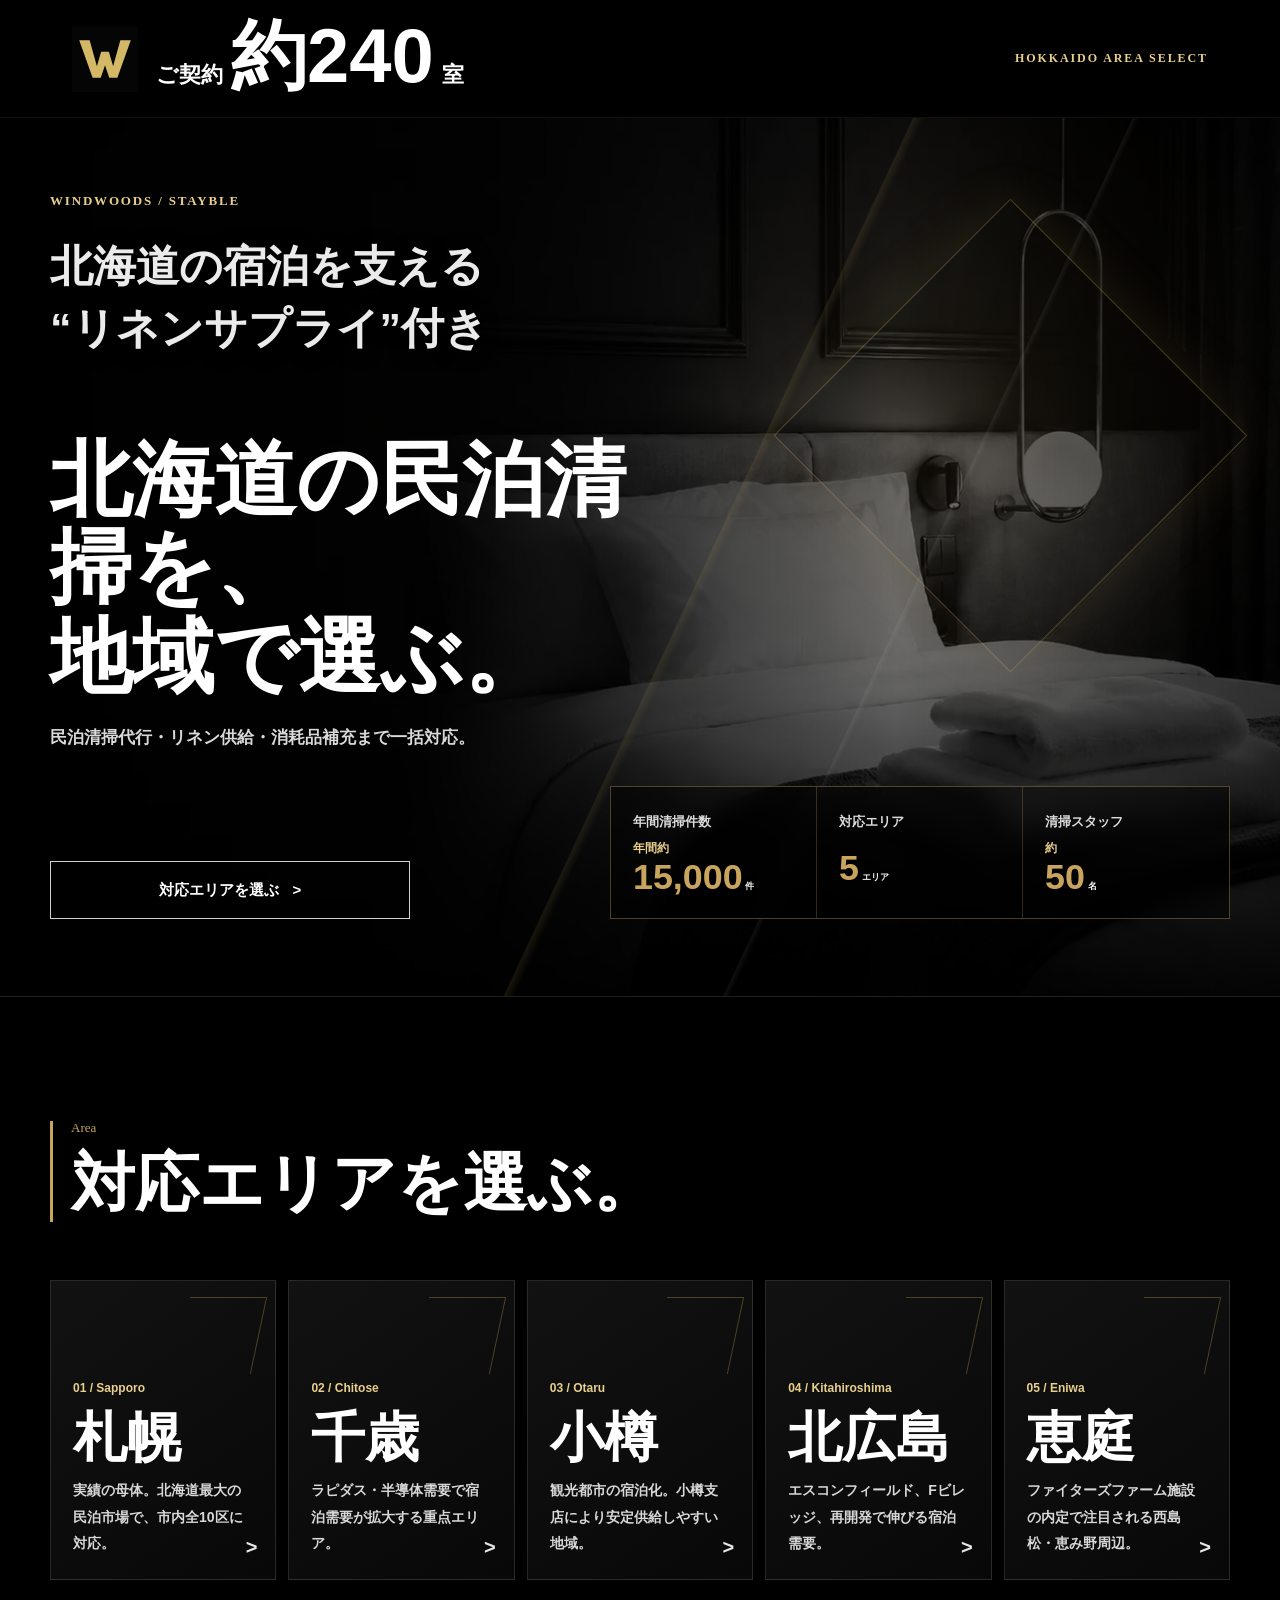
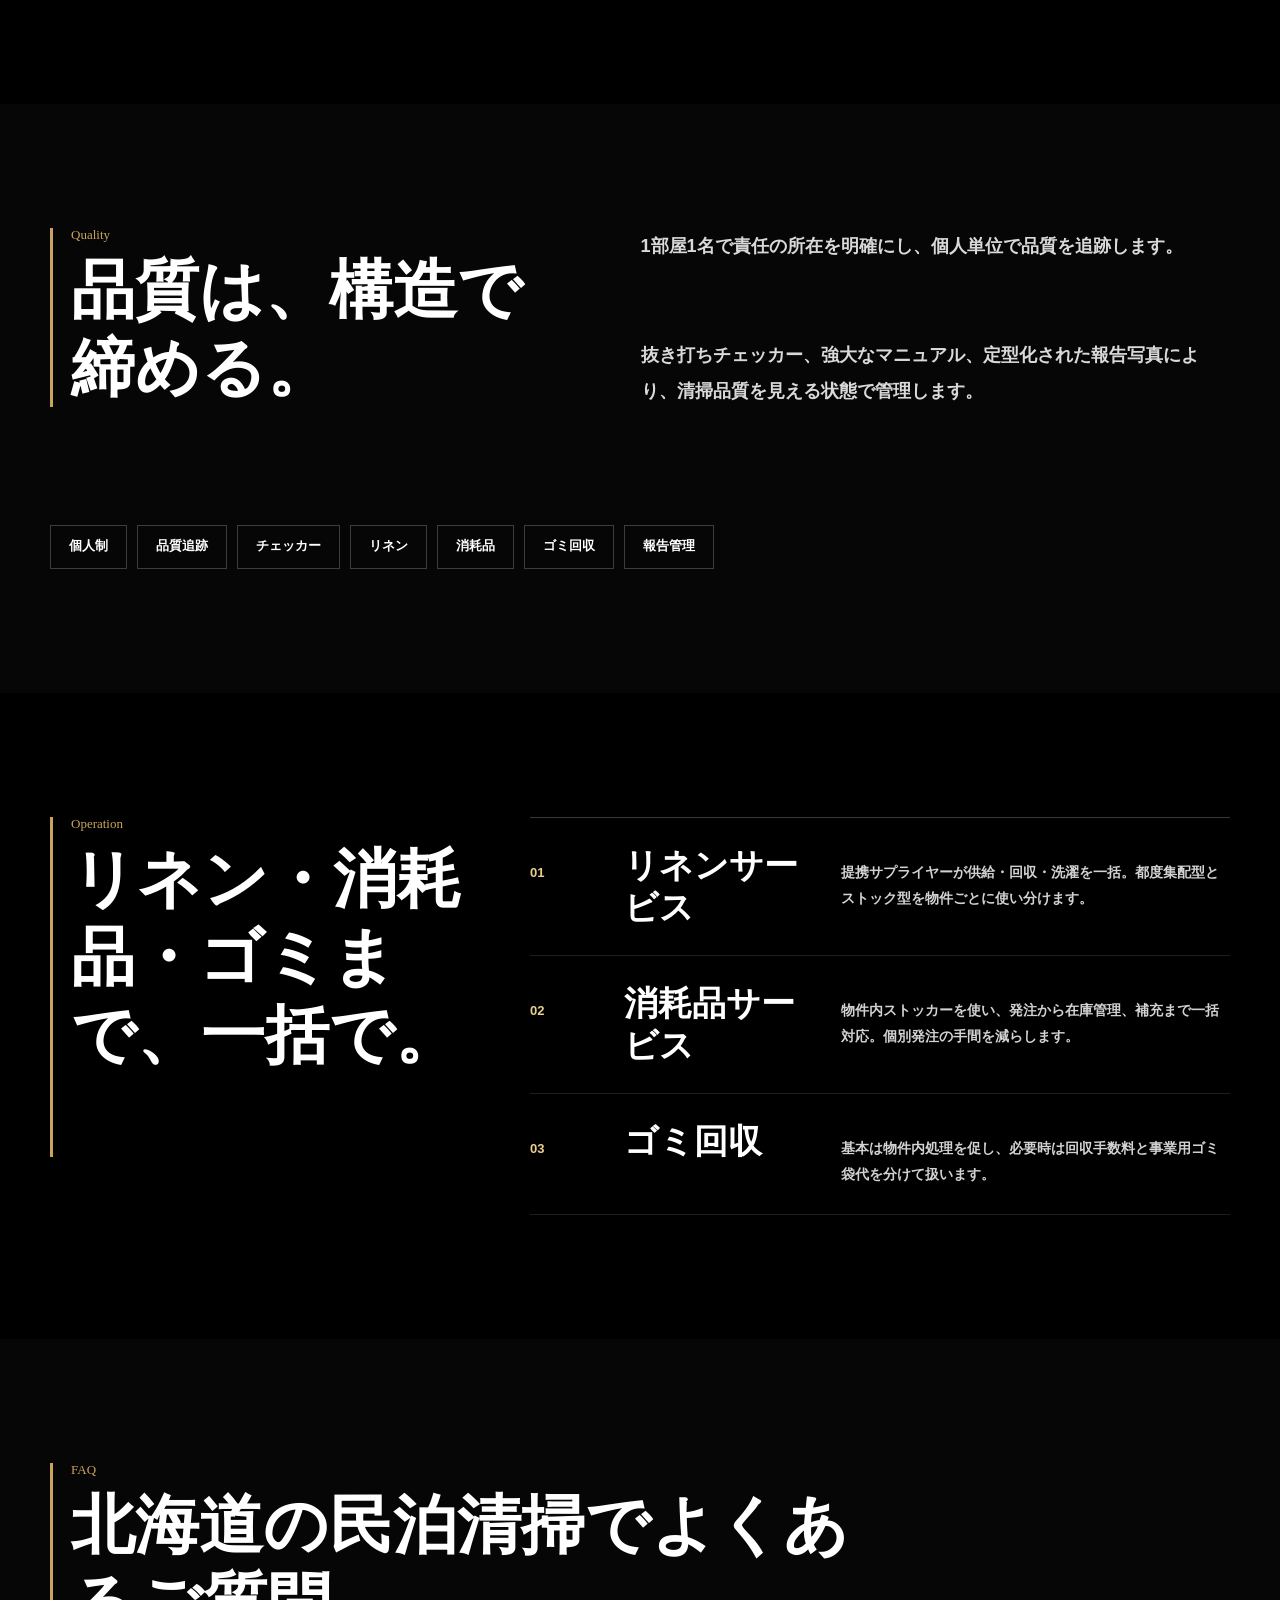
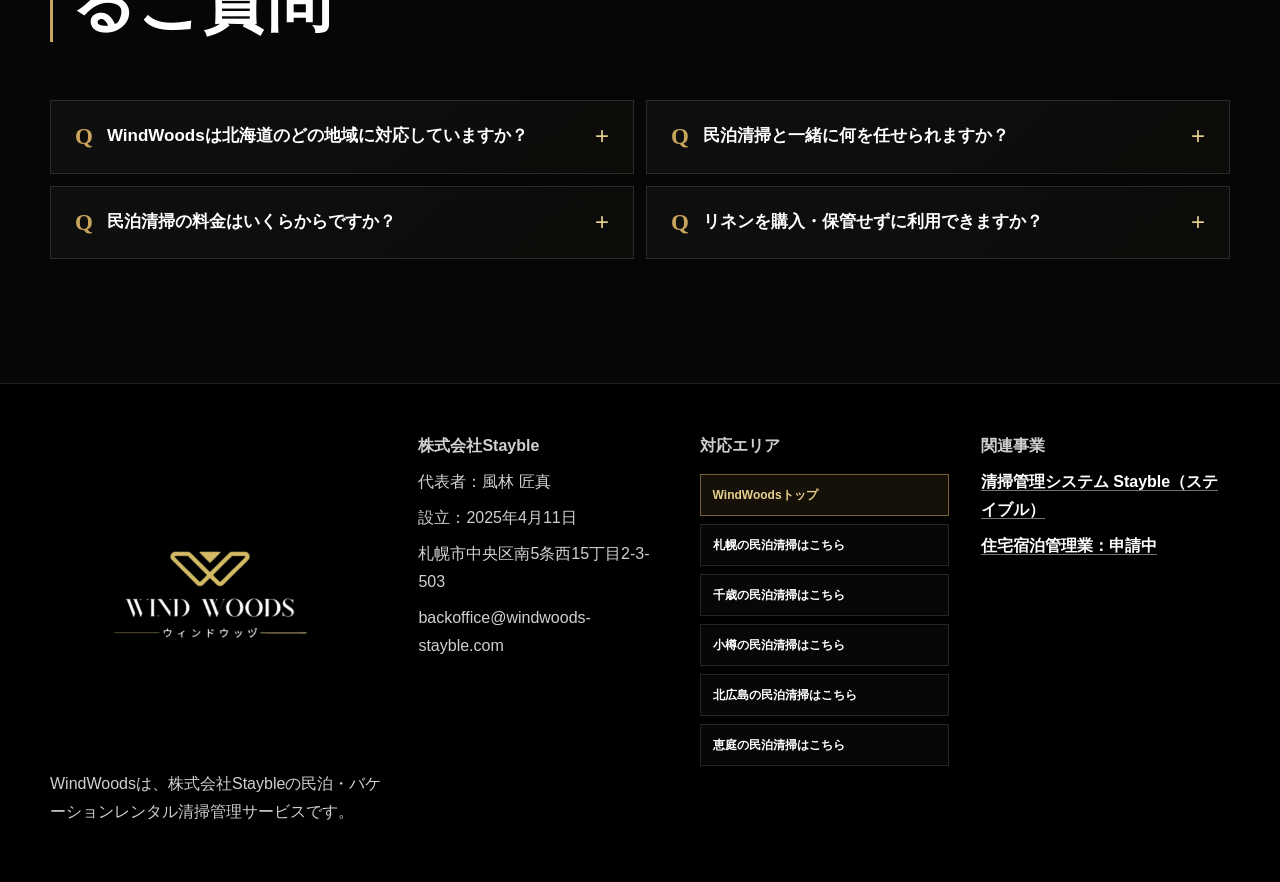
==== index.html @ 1529000b "Fix homepage accessibility and logo aspect ratio" ====
<!DOCTYPE html>
<html lang="ja">
<head>
  <meta charset="utf-8">
  <meta name="viewport" content="width=device-width, initial-scale=1">

  <!-- SITE SEO: HOME -->
  <title>北海道の民泊清掃代行｜リネンサプライ付き｜WindWoods（株式会社Stayble）</title>
  <meta name="description" content="WindWoodsは株式会社Staybleが運営する民泊清掃代行サービスです。リネン、消耗品、ゴミ回収、報告管理を一括提供し、札幌・千歳・小樽・北広島・恵庭に対応します。">
  <meta name="robots" content="index,follow">
  <meta name="google-site-verification" content="_auHJAM1k-ebnW4tAFM_87XNvqdSuXg91JcpRe6snMU">
  <link rel="canonical" href="https://windwoods-stayble.com/">
  <meta property="og:type" content="website">
  <meta property="og:locale" content="ja_JP">
  <meta property="og:site_name" content="WindWoods">
  <meta property="og:title" content="北海道の民泊清掃代行｜リネンサプライ付き｜WindWoods">
  <meta property="og:description" content="年間約15,000件の清掃実績を母体に、北海道の宿泊を支える民泊清掃代行サービス。">
  <meta property="og:url" content="https://windwoods-stayble.com/">
  <meta property="og:image" content="https://windwoods-stayble.com/assets/og/home.png">
  <meta property="og:image:width" content="1200">
  <meta property="og:image:height" content="630">
  <meta property="og:image:alt" content="北海道の民泊清掃代行 WindWoods。札幌・千歳・小樽・北広島・恵庭に対応">
  <meta name="twitter:card" content="summary_large_image">
  <meta name="twitter:title" content="北海道の民泊清掃代行｜リネンサプライ付き｜WindWoods">
  <meta name="twitter:description" content="リネン、消耗品、ゴミ回収、報告管理まで一括提供。札幌・千歳・小樽・北広島・恵庭に対応。">
  <meta name="twitter:image" content="https://windwoods-stayble.com/assets/og/home.png">
  <meta name="twitter:image:alt" content="北海道の民泊清掃代行 WindWoods。札幌・千歳・小樽・北広島・恵庭に対応">
  <!-- /SITE SEO: HOME -->

  <!-- COMMON ASSETS -->
  <link rel="icon" href="/favicon.ico" sizes="any">
  <link rel="icon" type="image/svg+xml" href="/favicon.svg">
  <link rel="icon" type="image/png" sizes="96x96" href="/favicon-96x96.png">
  <link rel="apple-touch-icon" href="/apple-touch-icon.png">
  <link rel="manifest" href="/site.webmanifest">
  <link rel="preload" as="image" type="image/webp" href="/assets/web/toppage-960.webp" media="(max-width: 520px)" fetchpriority="high">
  <link rel="preload" as="image" type="image/webp" href="/assets/web/toppage-1600.webp" media="(min-width: 521px)" fetchpriority="high">
  <link rel="stylesheet" href="/assets/styles.css">
  <script src="/assets/attribution.js" defer></script>
  <!-- /COMMON ASSETS -->

  <!-- STRUCTURED DATA: HOME -->
  <script type="application/ld+json">
  {
    "@context": "https://schema.org",
    "@graph": [
      {
        "@type": "Organization",
        "@id": "https://windwoods-stayble.com/#organization",
        "name": "株式会社Stayble",
        "alternateName": "WindWoods",
        "url": "https://windwoods-stayble.com/",
        "logo": { "@type": "ImageObject", "url": "https://windwoods-stayble.com/web-app-manifest-512x512.png", "width": 512, "height": 512 },
        "image": "https://windwoods-stayble.com/assets/og/home.png",
        "email": "backoffice@windwoods-stayble.com",
        "foundingDate": "2025-04-11",
        "address": {
          "@type": "PostalAddress",
          "addressLocality": "札幌市中央区",
          "streetAddress": "南5条西15丁目2-3-503",
          "addressRegion": "北海道",
          "addressCountry": "JP"
        },
        "areaServed": [
          { "@type": "City", "name": "札幌市" },
          { "@type": "City", "name": "千歳市" },
          { "@type": "City", "name": "小樽市" },
          { "@type": "City", "name": "北広島市" },
          { "@type": "City", "name": "恵庭市" }
        ],
        "sameAs": ["https://www.stayble.jp/", "https://minpaku.stayble.jp/company/"]
      },
      {
        "@type": "WebSite",
        "@id": "https://windwoods-stayble.com/#website",
        "name": "WindWoods",
        "alternateName": "株式会社Stayble",
        "url": "https://windwoods-stayble.com/",
        "inLanguage": "ja-JP",
        "publisher": { "@id": "https://windwoods-stayble.com/#organization" }
      },
      {
        "@type": "WebPage",
        "@id": "https://windwoods-stayble.com/#webpage",
        "url": "https://windwoods-stayble.com/",
        "name": "北海道の民泊清掃代行｜リネンサプライ付き｜WindWoods（株式会社Stayble）",
        "description": "WindWoodsは株式会社Staybleが運営する民泊清掃代行サービスです。リネン、消耗品、ゴミ回収、報告管理を一括提供し、札幌・千歳・小樽・北広島・恵庭に対応します。",
        "isPartOf": { "@id": "https://windwoods-stayble.com/#website" },
        "about": { "@id": "https://windwoods-stayble.com/#service" },
        "primaryImageOfPage": { "@type": "ImageObject", "url": "https://windwoods-stayble.com/assets/og/home.png", "width": 1200, "height": 630 },
        "dateModified": "2026-08-21",
        "inLanguage": "ja-JP"
      },
      {
        "@type": "Service",
        "@id": "https://windwoods-stayble.com/#service",
        "name": "WindWoods 民泊・バケーションレンタル清掃管理サービス",
        "serviceType": "民泊・バケーションレンタル清掃管理サービス",
        "provider": { "@id": "https://windwoods-stayble.com/#organization" },
        "areaServed": [
          { "@type": "City", "name": "札幌市" },
          { "@type": "City", "name": "千歳市" },
          { "@type": "City", "name": "小樽市" },
          { "@type": "City", "name": "北広島市" },
          { "@type": "City", "name": "恵庭市" }
        ],
        "hasOfferCatalog": {
          "@type": "OfferCatalog",
          "name": "民泊清掃の参考料金（税込）",
          "itemListElement": [
            { "@type": "Offer", "name": "1R 民泊清掃", "price": "4200", "priceCurrency": "JPY" },
            { "@type": "Offer", "name": "1LDK 民泊清掃", "price": "4800", "priceCurrency": "JPY" },
            { "@type": "Offer", "name": "2LDK 民泊清掃", "price": "5800", "priceCurrency": "JPY" },
            { "@type": "Offer", "name": "3LDK 民泊清掃", "price": "6800", "priceCurrency": "JPY" },
            { "@type": "Offer", "name": "戸建て 民泊清掃", "price": "9400", "priceCurrency": "JPY" }
          ]
        }
      }
    ]
  }
  </script>
  <!-- /STRUCTURED DATA: HOME -->
</head>
<body data-page="home">
  <header class="site-header" aria-label="サイトヘッダー">
    <a class="brand" href="#top" aria-label="WindWoods トップページ上部">
      <img src="/favicon.svg" alt="WindWoods" width="52" height="52">
    </a>
    <p class="header-proof"><span>ご契約</span><strong>約240</strong><span>室</span></p>
    <p class="home-header-note">HOKKAIDO AREA SELECT</p>
  </header>

  <main>
    <section class="home-hero" id="top" aria-label="北海道の宿泊を支える民泊清掃代行サービス">
      <div class="home-hero-inner">
        <div class="home-hero-copy">
          <p class="home-eyebrow">WindWoods / Stayble</p>
          <p class="hero-small">北海道の宿泊を支える<br>“リネンサプライ”付き</p>
          <h1><span>北海道の民泊清掃を、</span><span>地域で選ぶ。</span></h1>
          <p class="home-hero-lead">民泊清掃代行・リネン供給・消耗品補充まで一括対応。</p>
          <a class="button" href="#areas">対応エリアを選ぶ</a>
        </div>
        <dl class="home-hero-stats">
          <div>
            <dt>年間清掃件数</dt>
            <dd><small>年間約</small>15,000<span>件</span></dd>
          </div>
          <div>
            <dt>対応エリア</dt>
            <dd>5<span>エリア</span></dd>
          </div>
          <div>
            <dt>清掃スタッフ</dt>
            <dd><small>約</small>50<span>名</span></dd>
          </div>
        </dl>
      </div>
    </section>

    <section class="section home-areas" id="areas">
      <div class="section-inner">
        <div class="section-heading">
          <p class="section-kicker">Area</p>
          <h2>対応エリアを選ぶ。</h2>
        </div>
        <nav class="home-area-grid" aria-label="地域別ページ">
          <a class="home-area-item" href="/sapporo/">
            <span>01 / Sapporo</span>
            <strong>札幌</strong>
            <p>実績の母体。北海道最大の民泊市場で、市内全10区に対応。</p>
          </a>
          <a class="home-area-item" href="/chitose/">
            <span>02 / Chitose</span>
            <strong>千歳</strong>
            <p>ラピダス・半導体需要で宿泊需要が拡大する重点エリア。</p>
          </a>
          <a class="home-area-item" href="/otaru/">
            <span>03 / Otaru</span>
            <strong>小樽</strong>
            <p>観光都市の宿泊化。小樽支店により安定供給しやすい地域。</p>
          </a>
          <a class="home-area-item" href="/kitahiroshima/">
            <span>04 / Kitahiroshima</span>
            <strong>北広島</strong>
            <p>エスコンフィールド、Fビレッジ、再開発で伸びる宿泊需要。</p>
          </a>
          <a class="home-area-item" href="/eniwa/">
            <span>05 / Eniwa</span>
            <strong>恵庭</strong>
            <p>ファイターズファーム施設の内定で注目される西島松・恵み野周辺。</p>
          </a>
        </nav>
      </div>
    </section>

    <section class="section home-strength" id="strength">
      <div class="section-inner home-split">
        <div class="section-heading">
          <p class="section-kicker">Quality</p>
          <h2>品質は、構造で締める。</h2>
        </div>
        <div class="home-strength-copy">
          <p>1部屋1名で責任の所在を明確にし、個人単位で品質を追跡します。</p>
          <p>抜き打ちチェッカー、強大なマニュアル、定型化された報告写真により、清掃品質を見える状態で管理します。</p>
        </div>
        <div class="home-strength-rail" role="group" aria-label="WindWoodsの強み">
          <span>個人制</span>
          <span>品質追跡</span>
          <span>チェッカー</span>
          <span>リネン</span>
          <span>消耗品</span>
          <span>ゴミ回収</span>
          <span>報告管理</span>
        </div>
      </div>
    </section>

    <section class="section home-ops" id="operations">
      <div class="section-inner home-ops-grid">
        <div class="section-heading">
          <p class="section-kicker">Operation</p>
          <h2>リネン・消耗品・ゴミまで、一括で。</h2>
        </div>
        <div class="home-op-list">
          <div>
            <p>01</p>
            <h3>リネンサービス</h3>
            <span>提携サプライヤーが供給・回収・洗濯を一括。都度集配型とストック型を物件ごとに使い分けます。</span>
          </div>
          <div>
            <p>02</p>
            <h3>消耗品サービス</h3>
            <span>物件内ストッカーを使い、発注から在庫管理、補充まで一括対応。個別発注の手間を減らします。</span>
          </div>
          <div>
            <p>03</p>
            <h3>ゴミ回収</h3>
            <span>基本は物件内処理を促し、必要時は回収手数料と事業用ゴミ袋代を分けて扱います。</span>
          </div>
        </div>
      </div>
    </section>

    <section class="section faq" id="faq">
      <div class="section-inner">
        <div class="section-heading">
          <p class="section-kicker">FAQ</p>
          <h2>北海道の民泊清掃でよくあるご質問</h2>
        </div>
        <div class="faq-grid">
          <details class="faq-item"><summary>WindWoodsは北海道のどの地域に対応していますか？</summary><div class="faq-answer"><p>札幌市、千歳市、小樽市、北広島市、恵庭市に対応しています。地域ごとの対応地区や背景は、上の対応エリアから各ページをご確認ください。</p></div></details>
          <details class="faq-item"><summary>民泊清掃と一緒に何を任せられますか？</summary><div class="faq-answer"><p>客室清掃に加え、リネンサプライ、消耗品の発注・在庫管理・補充、ゴミ回収、定型写真による報告管理を一括で提供します。</p></div></details>
          <details class="faq-item"><summary>民泊清掃の料金はいくらからですか？</summary><div class="faq-answer"><p>基本料金は1Rが1回4,200円（税込）からです。間取り、ベッド数、最大収容人数、消耗品・リネン・ゴミ回収の利用条件で変わります。10名以上は要見積もりです。</p></div></details>
          <details class="faq-item"><summary>リネンを購入・保管せずに利用できますか？</summary><div class="faq-answer"><p>はい。初期費用・固定費なしのリースで、物件に合わせて都度集配型とストック型を使い分けます。各地域ページの概算フォームでリネンサプライ利用時の目安を確認できます。</p></div></details>
        </div>
      </div>
    </section>
  </main>

  <footer class="site-footer" id="company">
    <div class="section-inner footer-grid">
      <div>
        <img class="footer-logo" src="/assets/logo-full.png" alt="WindWoods 株式会社Stayble" width="1000" height="1000" loading="lazy" decoding="async">
        <p>WindWoodsは、株式会社Staybleの民泊・バケーションレンタル清掃管理サービスです。</p>
      </div>
      <div>
        <p><strong>株式会社Stayble</strong></p>
        <p>代表者：風林 匠真</p>
        <p>設立：2025年4月11日</p>
        <p>札幌市中央区南5条西15丁目2-3-503</p>
        <p>backoffice@windwoods-stayble.com</p>
      </div>
      <div>
        <p><strong>対応エリア</strong></p>
        <nav class="footer-area-links" aria-label="フッターの対応エリア">
          <span aria-current="page">WindWoodsトップ</span>
          <a href="/sapporo/">札幌の民泊清掃はこちら</a>
          <a href="/chitose/">千歳の民泊清掃はこちら</a>
          <a href="/otaru/">小樽の民泊清掃はこちら</a>
          <a href="/kitahiroshima/">北広島の民泊清掃はこちら</a>
          <a href="/eniwa/">恵庭の民泊清掃はこちら</a>
        </nav>
      </div>
      <div>
        <p><strong>関連事業</strong></p>
        <p><a href="https://www.stayble.jp" target="_blank" rel="noopener">清掃管理システム Stayble（ステイブル）</a></p>
        <p><a href="https://minpaku.stayble.jp" target="_blank" rel="noopener">住宅宿泊管理業：申請中</a></p>
      </div>
    </div>
  </footer>
</body>
</html>
---- assets/styles.css ----
:root {
  --bg: #000;
  --bg-soft: #070707;
  --panel: #101010;
  --line: rgba(255, 255, 255, 0.22);
  --line-soft: rgba(255, 255, 255, 0.12);
  --text: #fff;
  --muted: #a9a9a9;
  --gold: #c9a45c;
  --gold-soft: #e8cf8b;
  --max: 1180px;
}

* {
  box-sizing: border-box;
}

html {
  scroll-behavior: smooth;
}

body {
  margin: 0;
  background: var(--bg);
  color: var(--text);
  font-family: "Noto Sans JP", "Yu Gothic", "Hiragino Kaku Gothic ProN", Meiryo, sans-serif;
  line-height: 1.75;
  letter-spacing: 0;
  overflow-x: hidden;
}

img {
  display: block;
  max-width: 100%;
  height: auto;
}

[hidden] {
  display: none !important;
}

.sr-only {
  position: absolute;
  width: 1px;
  height: 1px;
  padding: 0;
  overflow: hidden;
  clip: rect(0, 0, 0, 0);
  white-space: nowrap;
  border: 0;
}

.mobile-break {
  display: none;
}

.mobile-copy {
  display: none;
}

a {
  color: inherit;
  text-decoration: none;
}

.site-header {
  position: sticky;
  top: 0;
  z-index: 20;
  display: grid;
  grid-template-columns: auto 1fr auto;
  align-items: center;
  gap: 18px;
  min-height: 76px;
  padding: 12px 20px;
  background: #000;
  border-bottom: 1px solid rgba(255, 255, 255, 0.06);
}

.brand img {
  width: 52px;
  height: 52px;
  object-fit: contain;
}

.header-proof {
  display: flex;
  align-items: baseline;
  gap: 8px;
  margin: 0;
  white-space: nowrap;
  color: #fff;
  font-size: clamp(14px, 2vw, 22px);
  font-weight: 900;
}

.header-proof strong {
  color: #fff;
  font-size: clamp(42px, 7vw, 76px);
  line-height: 0.9;
}

.desktop-nav {
  display: none;
}

.desktop-nav a {
  display: inline-block;
  padding-bottom: 3px;
  border-bottom: 1px solid rgba(255, 255, 255, 0.75);
  font-size: 15px;
  font-weight: 900;
  line-height: 1.2;
}

.desktop-nav a:hover,
.desktop-nav a:focus-visible {
  color: var(--gold-soft);
  border-color: var(--gold-soft);
}

.mobile-menu {
  justify-self: end;
  position: relative;
}

.mobile-menu summary {
  display: grid;
  place-items: center;
  width: 42px;
  height: 42px;
  padding: 0;
  border: 1px solid var(--line);
  color: #fff;
  cursor: pointer;
  list-style: none;
}

.mobile-menu summary::-webkit-details-marker {
  display: none;
}

.menu-lines,
.menu-lines::before,
.menu-lines::after {
  display: block;
  width: 18px;
  height: 2px;
  background: #fff;
}

.menu-lines {
  position: relative;
}

.menu-lines::before,
.menu-lines::after {
  content: "";
  position: absolute;
  left: 0;
}

.menu-lines::before {
  top: -6px;
}

.menu-lines::after {
  top: 6px;
}

.mobile-menu nav {
  position: absolute;
  right: 0;
  top: calc(100% + 10px);
  display: grid;
  min-width: 220px;
  background: #060606;
  border: 1px solid var(--line);
}

.mobile-menu a {
  padding: 12px 14px;
  border-bottom: 1px solid var(--line-soft);
  font-size: 14px;
  font-weight: 800;
}

.breadcrumb {
  background: #000;
  border-bottom: 1px solid var(--line-soft);
}

.breadcrumb-inner {
  display: flex;
  align-items: center;
  gap: 10px;
  min-height: 42px;
  color: var(--muted);
  font-size: 12px;
  font-weight: 900;
}

.breadcrumb-inner a {
  color: var(--gold-soft);
  border-bottom: 1px solid rgba(232, 207, 139, 0.52);
}

.breadcrumb-inner span {
  color: #fff;
}

.breadcrumb-inner span::before {
  content: ">";
  margin-right: 10px;
  color: rgba(255, 255, 255, 0.42);
}

.hero {
  position: relative;
  display: grid;
  align-items: center;
  min-height: min(690px, calc(100svh - 76px));
  overflow: hidden;
  background: #000;
}

.hero::before {
  content: "";
  position: absolute;
  inset: 0;
  z-index: 1;
  background: linear-gradient(rgba(0, 0, 0, 0.48), rgba(0, 0, 0, 0.56));
  pointer-events: none;
}

.hero-image {
  position: absolute;
  inset: 0;
  width: 100%;
  height: 100%;
  object-fit: cover;
  object-position: center;
}

.hero > picture {
  position: absolute;
  inset: 0;
}

.hero-inner {
  position: relative;
  z-index: 2;
  width: min(var(--max), calc(100% - 40px));
  margin: 0 auto;
  padding: clamp(54px, 8vw, 92px) 0 clamp(34px, 6vw, 64px);
}

.hero-small {
  margin: 0 0 clamp(42px, 8vw, 78px);
  color: rgba(255, 255, 255, 0.92);
  font-size: clamp(23px, 4.2vw, 43px);
  font-weight: 900;
  line-height: 1.45;
  text-shadow: 0 3px 18px rgba(0, 0, 0, 0.78);
}

.hero h1 {
  margin: 0;
  max-width: 600px;
  color: #fff;
  font-size: clamp(54px, 9vw, 96px);
  font-weight: 900;
  line-height: 1.18;
  text-shadow: 0 4px 20px rgba(0, 0, 0, 0.80);
}

.hero-area-name {
  display: block;
  margin-bottom: 8px;
  color: var(--gold-soft);
  font-size: 0.34em;
  letter-spacing: 0.08em;
  line-height: 1.2;
}

.hero-english {
  max-width: 440px;
  margin: clamp(36px, 7vw, 76px) 0 0 auto;
  color: rgba(255, 255, 255, 0.74);
  font-family: Georgia, "Times New Roman", serif;
  font-size: clamp(14px, 1.5vw, 20px);
  font-weight: 700;
  line-height: 1.8;
  text-shadow: 0 3px 18px rgba(0, 0, 0, 0.78);
}

.button {
  display: inline-flex;
  align-items: center;
  justify-content: center;
  min-width: min(100%, 360px);
  min-height: 58px;
  margin-top: clamp(34px, 6vw, 78px);
  padding: 13px 24px;
  border: 1px solid rgba(255, 255, 255, 0.82);
  background: rgba(0, 0, 0, 0.18);
  color: #fff;
  font-size: 15px;
  font-weight: 800;
}

.button::after {
  content: ">";
  margin-left: 14px;
  font-weight: 900;
}

.button:hover,
.button:focus-visible {
  background: #fff;
  color: #000;
}

.section {
  padding: clamp(68px, 10vw, 124px) 0;
  background: #000;
}

.section:nth-of-type(odd) {
  background: #060606;
}

.section-inner {
  width: min(var(--max), calc(100% - 40px));
  margin: 0 auto;
}

.section-heading {
  min-width: 0;
  max-width: 860px;
  margin: 0 0 clamp(30px, 5vw, 58px);
  padding-left: 18px;
  border-left: 3px solid var(--gold);
}

.section-kicker {
  margin: 0 0 10px;
  color: var(--gold);
  font-family: Georgia, "Times New Roman", serif;
  font-size: 13px;
  line-height: 1;
}

.section-heading h2 {
  margin: 0;
  font-size: clamp(31px, 5.2vw, 64px);
  font-weight: 900;
  line-height: 1.22;
  line-break: strict;
  overflow-wrap: anywhere;
}

.locality-title span {
  display: inline;
}

.linen-title span {
  display: inline;
}

.estimate-title span {
  display: inline;
}

.section-catch span {
  display: inline;
}

.section-catch {
  grid-column: 1;
  position: relative;
  min-width: 0;
  width: fit-content;
  max-width: 100%;
  margin: -34px 0 18px 21px;
  color: var(--gold-soft);
  font-family: Georgia, "Times New Roman", serif;
  font-size: clamp(18px, 1.85vw, 24px);
  font-weight: 700;
  line-height: 1.6;
  overflow-wrap: anywhere;
}

.section-catch::after {
  content: "";
  position: absolute;
  left: -2px;
  right: 10px;
  bottom: -5px;
  height: 3px;
  background: linear-gradient(90deg, transparent, rgba(232, 207, 139, 0.35) 4%, rgba(232, 207, 139, 0.95) 52%, rgba(232, 207, 139, 0.18));
  transform: rotate(-1.2deg) skewX(-12deg);
  transform-origin: left center;
}

.issue-list {
  display: grid;
  gap: 0;
  margin: 0;
  padding: 0;
  list-style: none;
  border-top: 1px solid var(--line);
}

.issue-list li {
  display: grid;
  grid-template-columns: 54px 1fr;
  gap: 18px;
  padding: 20px 0;
  border-bottom: 1px solid var(--line-soft);
  color: #e5e5e5;
  font-size: clamp(17px, 2.2vw, 25px);
  font-weight: 800;
}

.issue-list span {
  color: var(--gold);
  font-family: Georgia, "Times New Roman", serif;
}

.brand-statement {
  display: grid;
  gap: 24px;
  justify-items: center;
  margin-top: clamp(42px, 7vw, 80px);
  text-align: center;
}

.brand-statement img {
  width: min(420px, 82vw);
}

.brand-statement p {
  margin: 0;
  font-size: clamp(28px, 5vw, 58px);
  font-weight: 900;
  line-height: 1.2;
}

.locality-grid,
.linen-grid,
.estimate-grid {
  display: grid;
  gap: clamp(30px, 6vw, 68px);
}

.locality-copy,
.linen-copy {
  min-width: 0;
  max-width: 720px;
  color: #dcdcdc;
  font-size: clamp(15px, 1.8vw, 18px);
  overflow-wrap: anywhere;
}

.locality-copy p,
.linen-copy p {
  margin: 0 0 18px;
}

.locality-copy strong {
  color: var(--gold-soft);
}

.locality-accordion {
  display: none;
}

.locality-numbers {
  min-width: 0;
  display: grid;
  gap: 0;
  margin: 0;
  border-top: 1px solid var(--line);
}

.locality-numbers div {
  padding: 22px 0;
  border-bottom: 1px solid var(--line-soft);
}

.locality-numbers dt {
  color: var(--muted);
  font-size: 13px;
  font-weight: 800;
}

.locality-numbers dd {
  margin: 6px 0 0;
  color: var(--gold);
  font-size: clamp(52px, 9vw, 92px);
  font-weight: 900;
  line-height: 0.95;
}

.locality-numbers span {
  color: #fff;
  font-size: 0.34em;
}

.locality .section-heading {
  margin-bottom: 0;
}

.linen .section-heading {
  margin-bottom: 0;
}

.linen-catch {
  max-width: 760px;
}

.linen-board {
  min-width: 0;
  display: grid;
  gap: 18px;
}

.linen-band {
  border-top: 1px solid var(--line);
  border-bottom: 1px solid var(--line-soft);
  padding: 18px 0 22px;
}

.linen-band > p {
  margin: 0 0 14px;
  color: var(--gold-soft);
  font-family: Georgia, "Times New Roman", serif;
  font-size: 13px;
  font-weight: 700;
  letter-spacing: 0.08em;
}

.linen-band-note {
  display: block;
  margin: -8px 0 14px;
  color: #8f8f8f;
  font-size: 12px;
  font-weight: 700;
  line-height: 1.7;
}

.linen-pair {
  display: grid;
  grid-template-columns: repeat(2, minmax(0, 1fr));
  gap: 0;
  margin: 0;
}

.linen-pair div + div {
  border-left: 1px solid var(--line-soft);
  padding-left: clamp(16px, 3vw, 34px);
}

.linen-pair dt {
  color: var(--muted);
  font-size: 13px;
  font-weight: 900;
}

.linen-pair dd {
  margin: 8px 0 0;
  color: var(--gold);
  font-size: clamp(45px, 7vw, 82px);
  font-weight: 900;
  line-height: 0.95;
}

.linen-band.is-towel .linen-pair dd,
.linen-band.is-other .linen-pair dd {
  font-size: clamp(38px, 5.7vw, 68px);
}

.linen-pair span {
  color: #fff;
  font-size: 0.34em;
}

.point-rail {
  margin: 0;
  padding: 0;
  list-style: none;
  border-top: 1px solid var(--line);
}

.point-rail li {
  display: grid;
  gap: 8px;
  padding: 24px 0;
  border-bottom: 1px solid var(--line-soft);
  color: #d2d2d2;
}

.point-rail span {
  width: fit-content;
  padding: 4px 9px;
  background: #fff;
  color: #000;
  font-size: 12px;
  font-weight: 900;
}

.point-rail strong {
  display: block;
  color: #fff;
  font-size: clamp(21px, 2.8vw, 34px);
  line-height: 1.25;
}

.operation-compare {
  display: grid;
  grid-template-columns: minmax(0, 1.08fr) minmax(0, 0.92fr);
  gap: 10px;
  align-items: stretch;
}

.operation-column {
  display: grid;
  align-content: start;
  gap: 14px;
  min-width: 0;
  padding: 16px 12px;
}

.operation-column h3 {
  margin: 0;
  font-size: clamp(20px, 3vw, 36px);
  font-weight: 900;
  line-height: 1.1;
}

.operation-column.is-brand {
  border: 2px solid var(--gold);
  color: #090909;
  background: rgba(255, 255, 255, 0.92);
  box-shadow: inset 0 0 0 1px rgba(201, 164, 92, 0.32);
}

.operation-column.is-self {
  border: 1px solid rgba(255, 255, 255, 0.72);
  color: #a8a8a8;
  background: rgba(255, 255, 255, 0.06);
}

.operation-column.is-brand h3 {
  color: #000;
}

.operation-column.is-self h3 {
  color: #ddd;
}

.operation-item {
  padding-top: 14px;
  border-top: 1px solid rgba(0, 0, 0, 0.24);
  font-size: 14px;
  line-height: 1.85;
}

.operation-column.is-self .operation-item {
  border-top-color: rgba(255, 255, 255, 0.16);
}

.operation-item strong {
  display: block;
  margin-bottom: 6px;
  color: inherit;
  font-size: 15px;
  font-weight: 900;
}

.note {
  margin: 18px 0 0;
  color: var(--muted);
  font-size: 13px;
  line-break: anywhere;
  overflow-wrap: anywhere;
}

.linen {
  position: relative;
  overflow: hidden;
  background: #000;
}

.linen::before {
  content: "";
  position: absolute;
  top: 0;
  right: 0;
  bottom: 0;
  width: min(58vw, 860px);
  background:
    linear-gradient(90deg, rgba(0, 0, 0, 0.08) 0%, rgba(0, 0, 0, 0.34) 42%, rgba(0, 0, 0, 0.72) 100%),
    url("/assets/web/linen-folded-towels-1280.webp");
  background-position: center right;
  background-size: cover;
  opacity: 0.72;
  pointer-events: none;
  -webkit-mask-image: linear-gradient(90deg, transparent 0%, rgba(0, 0, 0, 0.12) 12%, #000 34%, #000 100%);
  mask-image: linear-gradient(90deg, transparent 0%, rgba(0, 0, 0, 0.12) 12%, #000 34%, #000 100%);
}

.linen .section-inner {
  position: relative;
  z-index: 1;
}

.table-wrap {
  overflow-x: auto;
  border-top: 1px solid var(--line);
}

.price-table {
  min-width: 780px;
  width: 100%;
  border-collapse: collapse;
}

.price-table th,
.price-table td {
  padding: 15px 12px;
  border-bottom: 1px solid var(--line-soft);
  color: #e8e8e8;
  text-align: left;
  white-space: nowrap;
}

.price-table th {
  color: var(--muted);
  font-size: 12px;
  font-weight: 900;
}

.price-table td:first-child,
.price-table td:nth-child(2) {
  color: #fff;
  font-size: 19px;
  font-weight: 900;
}

.price-table td:nth-child(2) {
  color: var(--gold-soft);
}

.price-mobile-list {
  display: none;
}

.estimate-form {
  display: grid;
  grid-template-columns: repeat(2, minmax(0, 1fr));
  gap: 14px;
  min-width: 0;
  width: 100%;
  max-width: 100%;
  padding-top: 2px;
}

.estimate-field,
.estimate-toggle {
  min-width: 0;
  margin: 0;
}

.estimate-field label,
.estimate-toggle legend {
  display: flex;
  align-items: center;
  justify-content: space-between;
  min-height: 24px;
  margin: 0 0 8px;
  color: #dcdcdc;
  font-size: 13px;
  font-weight: 900;
  line-height: 1.4;
}

.estimate-field label span {
  color: var(--gold-soft);
  font-size: 10px;
}

.estimate-field select,
.estimate-field input {
  min-width: 0;
  max-width: 100%;
  width: 100%;
  min-height: 48px;
  border: 1px solid var(--line);
  background: #030303;
  color: #fff;
  font: inherit;
  font-size: 16px;
  font-weight: 900;
  padding: 10px 12px;
}

.estimate-toggle {
  display: grid;
  grid-template-columns: repeat(2, minmax(0, 1fr));
  gap: 0;
  padding: 0;
  border: 0;
}

.estimate-toggle legend {
  grid-column: 1 / -1;
}

.estimate-toggle label {
  min-width: 0;
  display: grid;
  place-items: center;
  min-height: 48px;
  border: 1px solid var(--line);
  color: #d9d9d9;
  cursor: pointer;
  font-size: 13px;
  font-weight: 900;
}

.estimate-toggle label + label {
  border-left: 0;
}

.estimate-toggle input {
  position: absolute;
  opacity: 0;
  pointer-events: none;
}

.estimate-toggle label:has(input:checked) {
  border-color: var(--gold);
  background: rgba(201, 164, 92, 0.14);
  color: var(--gold-soft);
}

.estimate-submit,
.estimate-disclaimer {
  grid-column: 1 / -1;
}

.estimate-submit {
  width: 100%;
  margin-top: 10px;
}

.estimate-disclaimer {
  margin: 0;
  color: var(--muted);
  font-size: 12px;
  line-height: 1.8;
  line-break: anywhere;
  overflow-wrap: anywhere;
}

.estimate-panel {
  padding: clamp(24px, 4vw, 42px);
  border: 1px solid rgba(201, 164, 92, 0.52);
  background: rgba(255, 255, 255, 0.03);
}

.estimate-panel p {
  max-width: 680px;
  margin: 0 0 18px;
  color: #d8d8d8;
}

.placeholder-status {
  color: var(--gold-soft) !important;
  font-size: 13px;
  font-weight: 900;
}

.estimate-result-label {
  color: #fff !important;
  font-size: 14px;
  font-weight: 900;
}

.estimate-result-amount {
  margin: 0 0 22px !important;
  color: var(--gold) !important;
  font-size: clamp(46px, 7vw, 82px);
  font-weight: 900;
  line-height: 0.98;
}

.estimate-result-amount.is-quote-required {
  color: #fff !important;
  font-size: clamp(44px, 6.5vw, 72px);
}

.estimate-breakdown {
  display: grid;
  gap: 0;
  margin: 0 0 18px;
  border-top: 1px solid var(--line);
}

.estimate-breakdown div {
  display: grid;
  grid-template-columns: minmax(0, 1fr) max-content;
  gap: 14px;
  padding: 10px 0;
  border-bottom: 1px solid var(--line-soft);
}

.estimate-breakdown dt {
  color: var(--muted);
  font-size: 12px;
  font-weight: 900;
}

.estimate-breakdown dd {
  margin: 0;
  color: #fff;
  font-size: 13px;
  font-weight: 900;
}

.estimate-note {
  color: var(--muted) !important;
  font-size: 12px;
  line-height: 1.8;
}

.estimate-actions {
  margin-top: 22px;
  padding-top: 18px;
  border-top: 1px solid var(--line);
}

.estimate-actions .button {
  width: 100%;
  margin-top: 0;
}

.estimate-actions p {
  margin: 12px 0 0;
  color: var(--muted);
  font-size: 12px;
  line-height: 1.8;
}

.booking-form,
.timerex-panel,
.completion-panel {
  min-width: 0;
  padding: clamp(22px, 4vw, 42px);
  border: 1px solid var(--line);
  background: rgba(255, 255, 255, 0.025);
}

.booking-form {
  display: grid;
  gap: 22px;
}

.booking-form-head h3,
.timerex-panel h3,
.completion-panel h3 {
  margin: 0 0 14px;
  color: #fff;
  font-size: clamp(28px, 4vw, 48px);
  font-weight: 900;
  line-height: 1.18;
}

.booking-form-head p,
.timerex-panel p,
.completion-panel p {
  max-width: 760px;
  margin: 0;
  color: #d6d6d6;
  font-size: 14px;
  line-height: 1.85;
}

.booking-grid,
.linen-count-grid {
  display: grid;
  grid-template-columns: repeat(2, minmax(0, 1fr));
  gap: 14px;
}

.booking-field,
.linen-count-grid label {
  min-width: 0;
}

.booking-field.is-wide,
.booking-choice,
.linen-detail-fields,
.booking-submit,
.booking-status {
  grid-column: 1 / -1;
}

.booking-field label,
.linen-count-grid label,
.linen-detail-fields > p,
.booking-choice legend {
  display: grid;
  gap: 6px;
  margin: 0;
  color: #dcdcdc;
  font-size: 12px;
  font-weight: 900;
  line-height: 1.45;
}

.booking-field label span,
.linen-detail-fields > p span,
.booking-choice legend span {
  color: var(--gold-soft);
  font-size: 10px;
}

.booking-field input,
.booking-field select,
.booking-field textarea,
.linen-count-grid input {
  width: 100%;
  min-width: 0;
  min-height: 48px;
  border: 1px solid var(--line);
  background: #030303;
  color: #fff;
  font: inherit;
  font-size: 15px;
  font-weight: 800;
  padding: 10px 12px;
}

.booking-field select {
  appearance: none;
  background-image:
    linear-gradient(45deg, transparent 50%, var(--gold-soft) 50%),
    linear-gradient(135deg, var(--gold-soft) 50%, transparent 50%);
  background-position:
    calc(100% - 18px) 50%,
    calc(100% - 12px) 50%;
  background-size: 6px 6px;
  background-repeat: no-repeat;
  padding-right: 34px;
}

.linen-count-grid input::placeholder {
  color: rgba(255, 255, 255, 0.34);
}

.booking-field textarea {
  min-height: 112px;
  resize: vertical;
}

.booking-choice {
  display: grid;
  grid-template-columns: repeat(2, minmax(0, 1fr));
  gap: 0;
  margin: 0;
  padding: 0;
  border: 0;
}

.booking-choice legend {
  grid-column: 1 / -1;
  margin-bottom: 8px;
}

.booking-choice label {
  display: grid;
  place-items: center;
  min-height: 52px;
  border: 1px solid var(--line);
  color: #d9d9d9;
  cursor: pointer;
  font-size: 13px;
  font-weight: 900;
  text-align: center;
}

.booking-choice label + label {
  border-left: 0;
}

.booking-choice input {
  position: absolute;
  opacity: 0;
  pointer-events: none;
}

.booking-choice label:has(input:checked) {
  border-color: var(--gold);
  background: rgba(201, 164, 92, 0.14);
  color: var(--gold-soft);
}

.linen-detail-fields {
  display: grid;
  gap: 14px;
  padding-top: 20px;
  border-top: 1px solid var(--line);
}

.linen-detail-fields > p {
  color: var(--gold-soft);
}

.booking-submit {
  width: 100%;
  margin-top: 0;
}

.booking-status {
  min-height: 24px;
  margin: 0;
  color: var(--gold-soft);
  font-size: 13px;
  font-weight: 900;
}

.timerex-panel,
.completion-panel {
  display: grid;
  gap: 18px;
}

#timerex_calendar {
  min-height: 620px;
  border: 1px solid var(--line-soft);
  background: #fff;
}

.completion-panel strong {
  color: var(--gold-soft);
}

.completion-read-note {
  margin: 0;
  color: var(--gold-soft) !important;
  font-size: 14px !important;
  font-weight: 900;
  line-height: 1.8;
}

.completion-panel dl {
  display: grid;
  gap: 0;
  margin: 0;
  border-top: 1px solid var(--line);
}

.completion-panel dl div {
  display: grid;
  grid-template-columns: minmax(0, 0.42fr) minmax(0, 1fr);
  gap: 18px;
  padding: 12px 0;
  border-bottom: 1px solid var(--line-soft);
}

.completion-panel dt {
  color: var(--muted);
  font-size: 12px;
  font-weight: 900;
}

.completion-panel dd {
  margin: 0;
  color: #fff;
  font-size: 14px;
  font-weight: 900;
}

.completion-panel .button {
  width: min(100%, 360px);
  margin-top: 0;
}

.timeline {
  display: grid;
  gap: 0;
  margin: 0;
  padding: 0;
  list-style: none;
  border-top: 1px solid var(--line);
}

.timeline li {
  display: grid;
  grid-template-columns: 58px 1fr;
  gap: 18px;
  padding: 20px 0;
  border-bottom: 1px solid var(--line-soft);
  font-size: clamp(18px, 2.2vw, 28px);
  font-weight: 900;
}

.timeline span {
  color: var(--gold);
  font-family: Georgia, "Times New Roman", serif;
}

.faq {
  background: #050505;
}

.faq-grid {
  display: grid;
  gap: 12px;
  margin-top: 34px;
}

.faq-item {
  border: 1px solid var(--line-soft);
  background: linear-gradient(140deg, rgba(255, 255, 255, 0.035), rgba(201, 164, 92, 0.035));
}

.faq-item[open] {
  border-color: rgba(201, 164, 92, 0.5);
}

.faq-item summary {
  display: grid;
  grid-template-columns: auto 1fr auto;
  align-items: start;
  gap: 14px;
  padding: 22px 24px;
  cursor: pointer;
  color: #fff;
  font-size: 17px;
  font-weight: 900;
  line-height: 1.55;
  list-style: none;
}

.faq-item summary::-webkit-details-marker {
  display: none;
}

.faq-item summary::before {
  content: "Q";
  color: var(--gold);
  font-family: Georgia, "Times New Roman", serif;
  font-size: 23px;
  line-height: 1.2;
}

.faq-item summary::after {
  content: "+";
  color: var(--gold-soft);
  font-size: 24px;
  font-weight: 500;
  line-height: 1.1;
}

.faq-item[open] summary::after {
  content: "−";
}

.faq-answer {
  padding: 0 24px 24px 60px;
  color: #d0d0d0;
  font-size: 14px;
}

.faq-answer p {
  margin: 0;
}

.faq-answer a {
  color: var(--gold-soft);
  text-decoration: underline;
  text-underline-offset: 4px;
}

.area-list {
  display: flex;
  flex-wrap: wrap;
  gap: 10px;
}

.area-list span {
  padding: 12px 18px;
  border: 1px solid var(--line);
  color: #ddd;
  font-weight: 900;
}

.site-footer {
  padding: 48px 0;
  background: #000;
  border-top: 1px solid var(--line-soft);
}

.footer-grid {
  display: grid;
  gap: 32px;
}

.footer-logo {
  width: min(320px, 78vw);
  margin-bottom: 18px;
}

.site-footer p {
  margin: 0 0 8px;
  color: #d0d0d0;
}

.site-footer a {
  color: #fff;
  border-bottom: 1px solid rgba(255, 255, 255, 0.45);
  font-weight: 800;
}

.footer-area-current {
  color: var(--gold-soft) !important;
  font-size: 12px;
  font-weight: 900;
  line-height: 1.6;
}

.footer-area-links {
  display: grid;
  gap: 8px;
  margin-top: 14px;
}

.footer-area-links a,
.footer-area-links span {
  display: flex;
  align-items: center;
  min-height: 42px;
  padding: 9px 12px;
  border: 1px solid var(--line-soft);
  background: rgba(255, 255, 255, 0.028);
  color: #fff;
  font-size: 12px;
  font-weight: 900;
  line-height: 1.35;
}

.site-footer .footer-area-links a {
  border-bottom: 1px solid var(--line-soft);
}

.footer-area-links a:hover,
.footer-area-links a:focus-visible {
  border-color: rgba(232, 207, 139, 0.58);
  color: var(--gold-soft);
}

.footer-area-links span {
  border-color: rgba(201, 164, 92, 0.54);
  background: rgba(201, 164, 92, 0.1);
  color: var(--gold-soft);
}

.home-header-note {
  justify-self: end;
  margin: 0;
  color: var(--gold-soft);
  font-family: Georgia, "Times New Roman", serif;
  font-size: 12px;
  font-weight: 700;
  letter-spacing: 0.16em;
  text-transform: uppercase;
}

.home-hero {
  position: relative;
  min-height: min(640px, calc(100svh - 76px));
  padding: clamp(42px, 6vw, 72px) 20px clamp(48px, 6vw, 82px);
  background:
    linear-gradient(90deg, rgba(0, 0, 0, 0.98) 0%, rgba(0, 0, 0, 0.86) 34%, rgba(0, 0, 0, 0.48) 70%, rgba(0, 0, 0, 0.74) 100%),
    linear-gradient(180deg, rgba(0, 0, 0, 0.12) 0%, rgba(0, 0, 0, 0.08) 62%, rgba(0, 0, 0, 0.88) 100%),
    radial-gradient(circle at 78% 32%, rgba(201, 164, 92, 0.2), transparent 30%),
    url("/assets/web/toppage-1600.webp") center / cover no-repeat;
  border-bottom: 1px solid var(--line-soft);
  overflow: hidden;
}

.home-hero::before,
.home-hero::after {
  content: "";
  position: absolute;
  pointer-events: none;
}

.home-hero::before {
  inset: 0;
  background:
    linear-gradient(115deg, transparent 0 54%, rgba(201, 164, 92, 0.2) 54.1%, transparent 54.7%),
    linear-gradient(115deg, transparent 0 67%, rgba(255, 255, 255, 0.1) 67.1%, transparent 67.45%);
  opacity: 0.58;
}

.home-hero::after {
  right: clamp(18px, 8vw, 130px);
  top: clamp(68px, 12vw, 150px);
  width: clamp(180px, 26vw, 360px);
  aspect-ratio: 1;
  border: 1px solid rgba(201, 164, 92, 0.34);
  transform: rotate(45deg);
  box-shadow: 0 0 60px rgba(201, 164, 92, 0.12);
}

.home-hero-inner {
  position: relative;
  z-index: 1;
  display: grid;
  gap: clamp(28px, 5vw, 58px);
  max-width: var(--max);
  min-height: min(500px, calc(100svh - 210px));
  margin: 0 auto;
  align-items: center;
}

.home-eyebrow {
  margin: 0 0 22px;
  color: var(--gold-soft);
  font-family: Georgia, "Times New Roman", serif;
  font-size: 13px;
  font-weight: 700;
  letter-spacing: 0.14em;
  text-transform: uppercase;
}

.home-hero h1 {
  display: grid;
  gap: 4px;
  max-width: 760px;
  margin: 18px 0 22px;
  font-size: clamp(42px, 6.5vw, 82px);
  font-weight: 900;
  line-height: 1.05;
}

.home-hero-lead {
  max-width: 640px;
  margin: 0 0 30px;
  color: #d9d9d9;
  font-size: clamp(14px, 1.8vw, 17px);
  font-weight: 800;
  line-height: 1.9;
}

.home-hero-stats {
  display: grid;
  grid-template-columns: repeat(3, minmax(0, 1fr));
  gap: 0;
  justify-self: end;
  width: min(620px, calc(100vw - 40px));
  margin: 0;
  border: 1px solid rgba(201, 164, 92, 0.38);
  background: rgba(0, 0, 0, 0.48);
  backdrop-filter: blur(10px);
}

.home-hero-stats div {
  display: grid;
  gap: 8px;
  padding: 24px 22px;
  border-right: 1px solid rgba(201, 164, 92, 0.26);
}

.home-hero-stats div:last-child {
  border-right: 0;
}

.home-hero-stats dt {
  color: #dcdcdc;
  font-size: 13px;
  font-weight: 900;
}

.home-hero-stats dd {
  display: flex;
  flex-wrap: wrap;
  align-items: baseline;
  column-gap: 0.08em;
  row-gap: 6px;
  margin: 0;
  color: var(--gold);
  font-size: clamp(30px, 2.8vw, 38px);
  font-weight: 900;
  line-height: 0.95;
  white-space: nowrap;
}

.home-hero-stats small {
  flex: 0 0 100%;
  color: var(--gold-soft);
  font-size: 0.34em;
  line-height: 1;
  vertical-align: baseline;
}

.home-hero-stats span {
  color: #fff;
  font-size: 0.24em;
}

.home-split,
.home-ops-grid {
  display: grid;
  gap: clamp(28px, 5vw, 60px);
}

.home-strength-copy {
  display: grid;
  gap: 18px;
  color: #d9d9d9;
  font-size: clamp(15px, 2vw, 18px);
  font-weight: 800;
  line-height: 2;
}

.home-strength-copy p {
  margin: 0;
}

.home-strength-rail {
  display: flex;
  flex-wrap: wrap;
  gap: 10px;
  align-content: start;
}

.home-strength-rail span {
  display: inline-grid;
  place-items: center;
  min-height: 44px;
  padding: 0 18px;
  border: 1px solid var(--line);
  color: #fff;
  font-size: 13px;
  font-weight: 900;
}

.home-area-grid {
  display: grid;
  grid-template-columns: repeat(5, minmax(0, 1fr));
  gap: 12px;
  margin-top: clamp(28px, 5vw, 54px);
}

.home-area-item {
  position: relative;
  overflow: hidden;
  display: grid;
  align-content: end;
  gap: 12px;
  min-height: 300px;
  padding: 22px;
  border: 1px solid var(--line-soft);
  background:
    linear-gradient(145deg, rgba(255, 255, 255, 0.05), rgba(255, 255, 255, 0.012)),
    #050505;
  transition: border-color 180ms ease, transform 180ms ease, background 180ms ease;
}

.home-area-item::before {
  content: "";
  position: absolute;
  inset: 16px 16px auto auto;
  width: 76px;
  aspect-ratio: 1;
  border-top: 1px solid rgba(201, 164, 92, 0.34);
  border-right: 1px solid rgba(201, 164, 92, 0.34);
  transform: skew(-12deg);
}

.home-area-item::after {
  content: ">";
  position: absolute;
  right: 18px;
  bottom: 14px;
  color: rgba(255, 255, 255, 0.9);
  font-size: 20px;
  font-weight: 900;
  transition: color 180ms ease, transform 180ms ease;
}

.home-area-item:hover,
.home-area-item:focus-visible {
  border-color: var(--gold);
  background:
    linear-gradient(145deg, rgba(201, 164, 92, 0.16), rgba(255, 255, 255, 0.018)),
    #070707;
  transform: translateY(-4px);
}

.home-area-item:hover strong,
.home-area-item:focus-visible strong,
.home-area-item:hover::after,
.home-area-item:focus-visible::after {
  color: var(--gold-soft);
}

.home-area-item span {
  color: var(--gold-soft);
  font-size: 12px;
  font-weight: 900;
}

.home-area-item strong {
  color: #fff;
  font-size: clamp(34px, 4.2vw, 56px);
  font-weight: 900;
  line-height: 1;
  transition: color 180ms ease;
}

.home-area-item p {
  margin: 0;
  color: #d8d8d8;
  font-size: 14px;
  font-weight: 800;
  line-height: 1.9;
}

.home-op-list {
  display: grid;
  gap: 0;
  border-top: 1px solid var(--line);
}

.home-op-list div {
  display: grid;
  grid-template-columns: 72px minmax(0, 0.5fr) minmax(0, 1fr);
  gap: 22px;
  align-items: baseline;
  padding: 26px 0;
  border-bottom: 1px solid var(--line-soft);
}

.home-op-list p {
  margin: 0;
  color: var(--gold-soft);
  font-size: 13px;
  font-weight: 900;
}

.home-op-list h3 {
  margin: 0;
  color: #fff;
  font-size: clamp(22px, 3vw, 34px);
  font-weight: 900;
  line-height: 1.25;
}

.home-op-list span {
  color: #d2d2d2;
  font-size: 14px;
  font-weight: 800;
  line-height: 1.9;
}

@media (min-width: 760px) {
  .faq-grid {
    grid-template-columns: repeat(2, minmax(0, 1fr));
  }

  .operation-compare {
    gap: 34px;
  }

  .operation-column {
    padding: 28px 30px;
  }

  .operation-item {
    font-size: 16px;
  }

  .timeline {
    grid-template-columns: repeat(4, minmax(0, 1fr));
    border-left: 1px solid var(--line-soft);
  }

  .timeline li {
    display: block;
    min-height: 160px;
    padding: 22px 18px;
    border-right: 1px solid var(--line-soft);
  }

  .timeline span {
    display: block;
    margin-bottom: 20px;
  }

  .footer-grid {
    grid-template-columns: 1.35fr 1fr 1fr 1fr;
  }

  .home-hero-inner {
    grid-template-columns: minmax(0, 1.15fr) minmax(360px, 0.85fr);
  }

  .home-hero-stats {
    align-self: end;
  }

  .home-split {
    grid-template-columns: minmax(0, 0.9fr) minmax(0, 1fr);
  }

  .home-strength-rail {
    grid-column: 1 / -1;
  }

  .home-ops-grid {
    grid-template-columns: minmax(0, 0.75fr) minmax(0, 1.25fr);
  }
}

@media (min-width: 980px) {
  .site-header {
    grid-template-columns: auto auto 1fr;
    min-height: 118px;
    padding: 22px clamp(40px, 6vw, 72px);
  }

  .brand img {
    width: 66px;
    height: 66px;
  }

  .desktop-nav {
    justify-self: end;
    display: grid;
    grid-template-columns: repeat(3, auto);
    gap: 18px 40px;
  }

  .mobile-menu {
    display: none;
  }

  .hero {
    min-height: min(720px, calc(100svh - 118px));
  }

  .locality-grid,
  .linen-grid,
  .estimate-grid {
    grid-template-columns: minmax(0, 1fr) minmax(320px, 0.72fr);
    align-items: start;
  }

  .locality-copy,
  .linen-copy {
    grid-column: 1;
  }

  .estimate-form {
    grid-column: 1;
    grid-row: 2;
  }

  .booking-form,
  .timerex-panel,
  .completion-panel {
    grid-column: 1 / -1;
  }

  .locality-numbers,
  .linen-board,
  .estimate-panel {
    grid-column: 2;
    grid-row: 1 / span 3;
  }

  .linen-board {
    grid-row: 1 / span 4;
  }

  .point-rail li {
    grid-template-columns: 120px 0.45fr 1fr;
    gap: 26px;
    align-items: start;
  }
}

@media (max-width: 520px) {
  .site-header {
    grid-template-columns: auto auto 1fr;
    gap: 10px;
    padding-inline: 14px;
  }

  .brand img {
    width: 38px;
    height: 38px;
  }

  .header-proof {
    gap: 5px;
  }

  .header-proof strong {
    font-size: 34px;
  }

  .hero {
    min-height: 560px;
  }

  .hero-image {
    object-position: 58% center;
  }

  .hero-inner {
    width: min(100% - 28px, var(--max));
  }

  .button {
    width: min(100%, 320px);
  }

  .section-inner {
    width: min(var(--max), calc(100% - 28px));
  }

  .section-heading {
    max-width: 100%;
  }

  .section-heading h2 {
    font-size: clamp(29px, 8.1vw, 32px);
    line-break: anywhere;
    word-break: break-all;
  }

  .locality-title span {
    display: block;
  }

  .linen-title span {
    display: block;
  }

  .estimate-title span {
    display: block;
  }

  .section-catch {
    width: calc(100% - 21px);
    margin: 0 0 18px 21px;
    font-size: 16px;
    line-height: 1.7;
  }

  .section-catch span {
    display: block;
  }

  .section-catch::after {
    right: auto;
    width: min(100%, 308px);
  }

  .mobile-break {
    display: block;
  }

  .locality-copy {
    display: none;
  }

  .locality-accordion {
    display: block;
    border-top: 1px solid var(--line);
    border-bottom: 1px solid var(--line-soft);
  }

  .locality-accordion summary {
    position: relative;
    display: flex;
    align-items: center;
    justify-content: space-between;
    gap: 14px;
    padding: 14px 0;
    color: var(--gold-soft);
    cursor: pointer;
    font-size: 14px;
    font-weight: 900;
    line-height: 1.35;
    list-style: none;
  }

  .locality-accordion summary::-webkit-details-marker {
    display: none;
  }

  .locality-accordion summary::marker {
    content: "";
  }

  .locality-accordion summary::after {
    content: "";
    width: 0;
    height: 0;
    border-left: 5px solid transparent;
    border-right: 5px solid transparent;
    border-top: 7px solid var(--gold-soft);
    transition: transform 0.18s ease;
  }

  .locality-accordion[open] summary::after {
    transform: rotate(180deg);
  }

  .locality-accordion div {
    padding: 0 0 18px;
    color: #dcdcdc;
    font-size: 13px;
    line-height: 1.85;
    line-break: anywhere;
    overflow-wrap: anywhere;
  }

  .locality-accordion p {
    margin: 0 0 14px;
  }

  .locality-accordion strong {
    color: var(--gold-soft);
  }

  .locality-copy,
  .locality-copy *,
  .linen-copy,
  .linen-copy * {
    line-break: anywhere;
    overflow-wrap: anywhere;
    word-break: break-all;
  }

  .locality-numbers {
    grid-template-columns: repeat(3, minmax(0, 1fr));
    border-top: 1px solid var(--line);
    border-bottom: 1px solid var(--line-soft);
  }

  body[data-area="kitahiroshima"] .locality-numbers {
    grid-template-columns: repeat(2, minmax(0, 1fr));
  }

  body[data-area="otaru"] .locality-numbers {
    grid-template-columns: repeat(2, minmax(0, 1fr));
  }

  body[data-area="eniwa"] .locality-numbers {
    grid-template-columns: repeat(2, minmax(0, 1fr));
  }

  body[data-area="sapporo"] .locality-numbers {
    grid-template-columns: repeat(2, minmax(0, 1fr));
  }

  .locality-numbers div {
    min-width: 0;
    padding: 14px 8px 13px 0;
    border-right: 1px solid var(--line-soft);
    border-bottom: 0;
  }

  .locality-numbers div:last-child {
    border-right: 0;
  }

  body[data-area="kitahiroshima"] .locality-numbers .is-wide-number {
    grid-column: 1 / -1;
    border-top: 1px solid var(--line-soft);
    border-right: 0;
  }

  body[data-area="otaru"] .locality-numbers div:first-child {
    grid-column: 1 / -1;
    border-right: 0;
    border-bottom: 1px solid var(--line-soft);
  }

  body[data-area="eniwa"] .locality-numbers div:first-child {
    grid-column: 1 / -1;
    border-right: 0;
    border-bottom: 1px solid var(--line-soft);
  }

  body[data-area="sapporo"] .locality-numbers div:last-child {
    grid-column: 1 / -1;
    border-top: 1px solid var(--line-soft);
    border-right: 0;
  }

  .locality-numbers dt {
    min-height: 32px;
    font-size: 9px;
    line-height: 1.45;
  }

  .locality-numbers dd {
    margin-top: 4px;
    font-size: clamp(28px, 9vw, 36px);
  }

  body[data-area="kitahiroshima"] .locality-numbers dd {
    font-size: clamp(24px, 7.4vw, 30px);
  }

  body[data-area="eniwa"] .locality-numbers dd {
    font-size: clamp(28px, 8vw, 34px);
  }

  body[data-area="sapporo"] .locality-numbers dd {
    font-size: clamp(30px, 8.2vw, 36px);
  }

  body[data-area="sapporo"] .locality-numbers div:last-child dd {
    font-size: clamp(34px, 9vw, 42px);
  }

  body[data-area="kitahiroshima"] .locality-numbers .is-wide-number dd {
    font-size: clamp(32px, 9vw, 40px);
  }

  .locality-numbers span {
    font-size: 0.28em;
  }

  .desktop-copy {
    display: none;
  }

  .mobile-copy {
    display: inline;
  }

  .operation-compare {
    grid-template-columns: minmax(0, 1.08fr) minmax(0, 0.92fr);
    gap: 8px;
  }

  .operation-column {
    padding: 13px 9px;
    gap: 10px;
  }

  .operation-column h3 {
    font-size: 18px;
  }

  .operation-item {
    padding-top: 10px;
    font-size: 11px;
    line-height: 1.75;
  }

  .operation-item strong {
    margin-bottom: 4px;
    font-size: 12px;
  }

  .linen::before {
    width: 100%;
    opacity: 0.48;
    background-position: 70% center;
    -webkit-mask-image: linear-gradient(90deg, transparent 0%, rgba(0, 0, 0, 0.16) 24%, #000 56%, #000 100%);
    mask-image: linear-gradient(90deg, transparent 0%, rgba(0, 0, 0, 0.16) 24%, #000 56%, #000 100%);
  }

  .linen-board {
    gap: 10px;
  }

  .linen-band {
    padding: 14px 0 16px;
  }

  .linen-band > p {
    margin-bottom: 8px;
    font-size: 11px;
  }

  .linen-band-note {
    margin: -2px 0 10px;
    font-size: 10px;
    line-height: 1.55;
  }

  .linen-pair dt {
    font-size: 10px;
  }

  .linen-pair dd {
    font-size: clamp(36px, 13vw, 48px);
  }

  .linen-band.is-towel .linen-pair dd,
  .linen-band.is-other .linen-pair dd {
    font-size: clamp(34px, 12vw, 44px);
  }

  .table-wrap {
    display: none;
  }

  .price-mobile-list {
    display: block;
    width: calc(100vw - 28px);
    max-width: 100%;
    border-top: 1px solid var(--line);
  }

  .price-mobile-list div {
    display: grid;
    grid-template-columns: 1fr;
    gap: 2px;
    width: 100%;
    padding: 15px 0;
    border-bottom: 1px solid var(--line-soft);
  }

  .price-mobile-list strong {
    color: #fff;
    font-size: 18px;
    font-weight: 900;
  }

  .price-mobile-list span {
    justify-self: start;
    color: var(--gold-soft);
    font-size: 26px;
    font-weight: 900;
    line-height: 1.2;
  }

  .price-mobile-list small {
    color: var(--muted);
    font-size: 11px;
    font-weight: 700;
  }

  .estimate-grid > * {
    min-width: 0;
    width: calc(100vw - 28px);
    max-width: calc(100vw - 28px);
  }

  .estimate-form {
    gap: 12px 10px;
  }

  .estimate-disclaimer,
  .estimate-note {
    max-width: calc(100vw - 56px) !important;
    line-break: anywhere;
    overflow-wrap: anywhere;
    word-break: break-all;
  }

  .estimate-field:nth-of-type(3),
  .estimate-toggle {
    grid-column: 1 / -1;
  }

  .estimate-field label,
  .estimate-toggle legend {
    font-size: 12px;
  }

  .estimate-field select,
  .estimate-field input,
  .estimate-toggle label {
    min-height: 46px;
  }

  .estimate-toggle label {
    font-size: 12px;
  }

  .estimate-panel {
    padding: 22px;
  }

  .booking-form,
  .timerex-panel,
  .completion-panel {
    width: calc(100vw - 28px);
    max-width: calc(100vw - 28px);
    padding: 22px;
  }

  .booking-form-head h3,
  .timerex-panel h3,
  .completion-panel h3 {
    font-size: 28px;
  }

  .booking-form-head p,
  .timerex-panel p,
  .completion-panel p {
    font-size: 12px;
    line-break: anywhere;
    overflow-wrap: anywhere;
  }

  .booking-grid {
    grid-template-columns: 1fr;
    gap: 12px;
  }

  .booking-choice,
  .booking-choice.is-compact {
    grid-template-columns: repeat(2, minmax(0, 1fr));
  }

  .booking-choice label {
    min-height: 48px;
    padding: 0 8px;
    font-size: 12px;
  }

  .linen-count-grid {
    grid-template-columns: repeat(2, minmax(0, 1fr));
    gap: 10px;
  }

  .linen-count-grid label {
    font-size: 10px;
  }

  .linen-count-grid input {
    min-height: 44px;
    font-size: 14px;
  }

  #timerex_calendar {
    min-height: 540px;
  }

  .completion-panel dl div {
    grid-template-columns: 1fr;
    gap: 2px;
  }

  .completion-panel .button {
    width: 100%;
  }

  body[data-page="home"] .site-header {
    grid-template-columns: auto 1fr auto;
  }

  body[data-page="home"] .header-proof {
    justify-self: center;
  }

  .home-header-note {
    display: none;
  }

  .home-hero {
    min-height: auto;
    padding: 44px 14px 44px;
    background:
      linear-gradient(90deg, rgba(0, 0, 0, 0.96) 0%, rgba(0, 0, 0, 0.78) 58%, rgba(0, 0, 0, 0.88) 100%),
      linear-gradient(180deg, rgba(0, 0, 0, 0.08) 0%, rgba(0, 0, 0, 0.18) 58%, rgba(0, 0, 0, 0.9) 100%),
      radial-gradient(circle at 80% 18%, rgba(201, 164, 92, 0.22), transparent 32%),
      url("/assets/web/toppage-960.webp") 58% center / cover no-repeat;
  }

  .home-hero-inner {
    min-height: 0;
    gap: 28px;
  }

  .home-eyebrow {
    margin-bottom: 16px;
    font-size: 11px;
  }

  .home-hero h1 {
    margin: 16px 0 16px;
    font-size: clamp(29px, 8vw, 36px);
    line-height: 1.16;
  }

  .home-hero-lead {
    max-width: 100%;
    margin-bottom: 22px;
    font-size: 12px;
    line-height: 1.8;
    line-break: anywhere;
    overflow-wrap: anywhere;
    word-break: break-all;
  }

  .home-hero .button {
    width: 100%;
  }

  .home-hero-stats {
    grid-template-columns: 1fr;
    width: 100%;
    border-color: rgba(201, 164, 92, 0.34);
  }

  .home-hero-stats div {
    padding: 16px 18px;
    border-right: 0;
    border-bottom: 1px solid rgba(201, 164, 92, 0.22);
  }

  .home-hero-stats dd {
    font-size: clamp(34px, 10vw, 46px);
  }

  .home-strength-copy {
    font-size: 13px;
    line-height: 1.9;
    line-break: anywhere;
    overflow-wrap: anywhere;
    word-break: break-all;
  }

  .home-strength-rail {
    display: grid;
    grid-template-columns: repeat(2, minmax(0, 1fr));
    gap: 8px;
  }

  .home-strength-rail span {
    min-height: 42px;
    padding: 0 10px;
    font-size: 11px;
  }

  .home-area-grid {
    grid-template-columns: 1fr;
    gap: 10px;
    margin-top: 24px;
    border-top: 0;
  }

  .home-area-item {
    grid-template-columns: 1fr auto;
    align-content: end;
    gap: 8px 14px;
    min-height: 148px;
    padding: 18px;
    border: 1px solid var(--line-soft);
  }

  .home-area-item span {
    grid-column: 1 / -1;
    font-size: 11px;
  }

  .home-area-item strong {
    font-size: clamp(34px, 12vw, 48px);
  }

  .home-area-item p {
    grid-column: 1 / -1;
    font-size: 12px;
    line-height: 1.75;
  }

  .home-area-item::after {
    right: 16px;
    bottom: 12px;
    color: #fff;
    font-size: 20px;
  }

  .home-op-list div {
    grid-template-columns: 44px minmax(0, 1fr);
    gap: 6px 14px;
    padding: 20px 0;
  }

  .home-op-list h3,
  .home-op-list span {
    grid-column: 2;
  }

  .home-op-list h3 {
    font-size: 22px;
  }

  .home-op-list span {
    font-size: 12px;
    line-height: 1.75;
  }

  .faq-grid {
    gap: 8px;
    margin-top: 24px;
  }

  .faq-item summary {
    gap: 10px;
    padding: 17px 16px;
    font-size: 14px;
    line-height: 1.6;
  }

  .faq-item summary::before,
  .faq-item summary::after {
    font-size: 19px;
  }

  .faq-answer {
    padding: 0 16px 18px 46px;
    font-size: 12px;
    line-height: 1.85;
  }
}
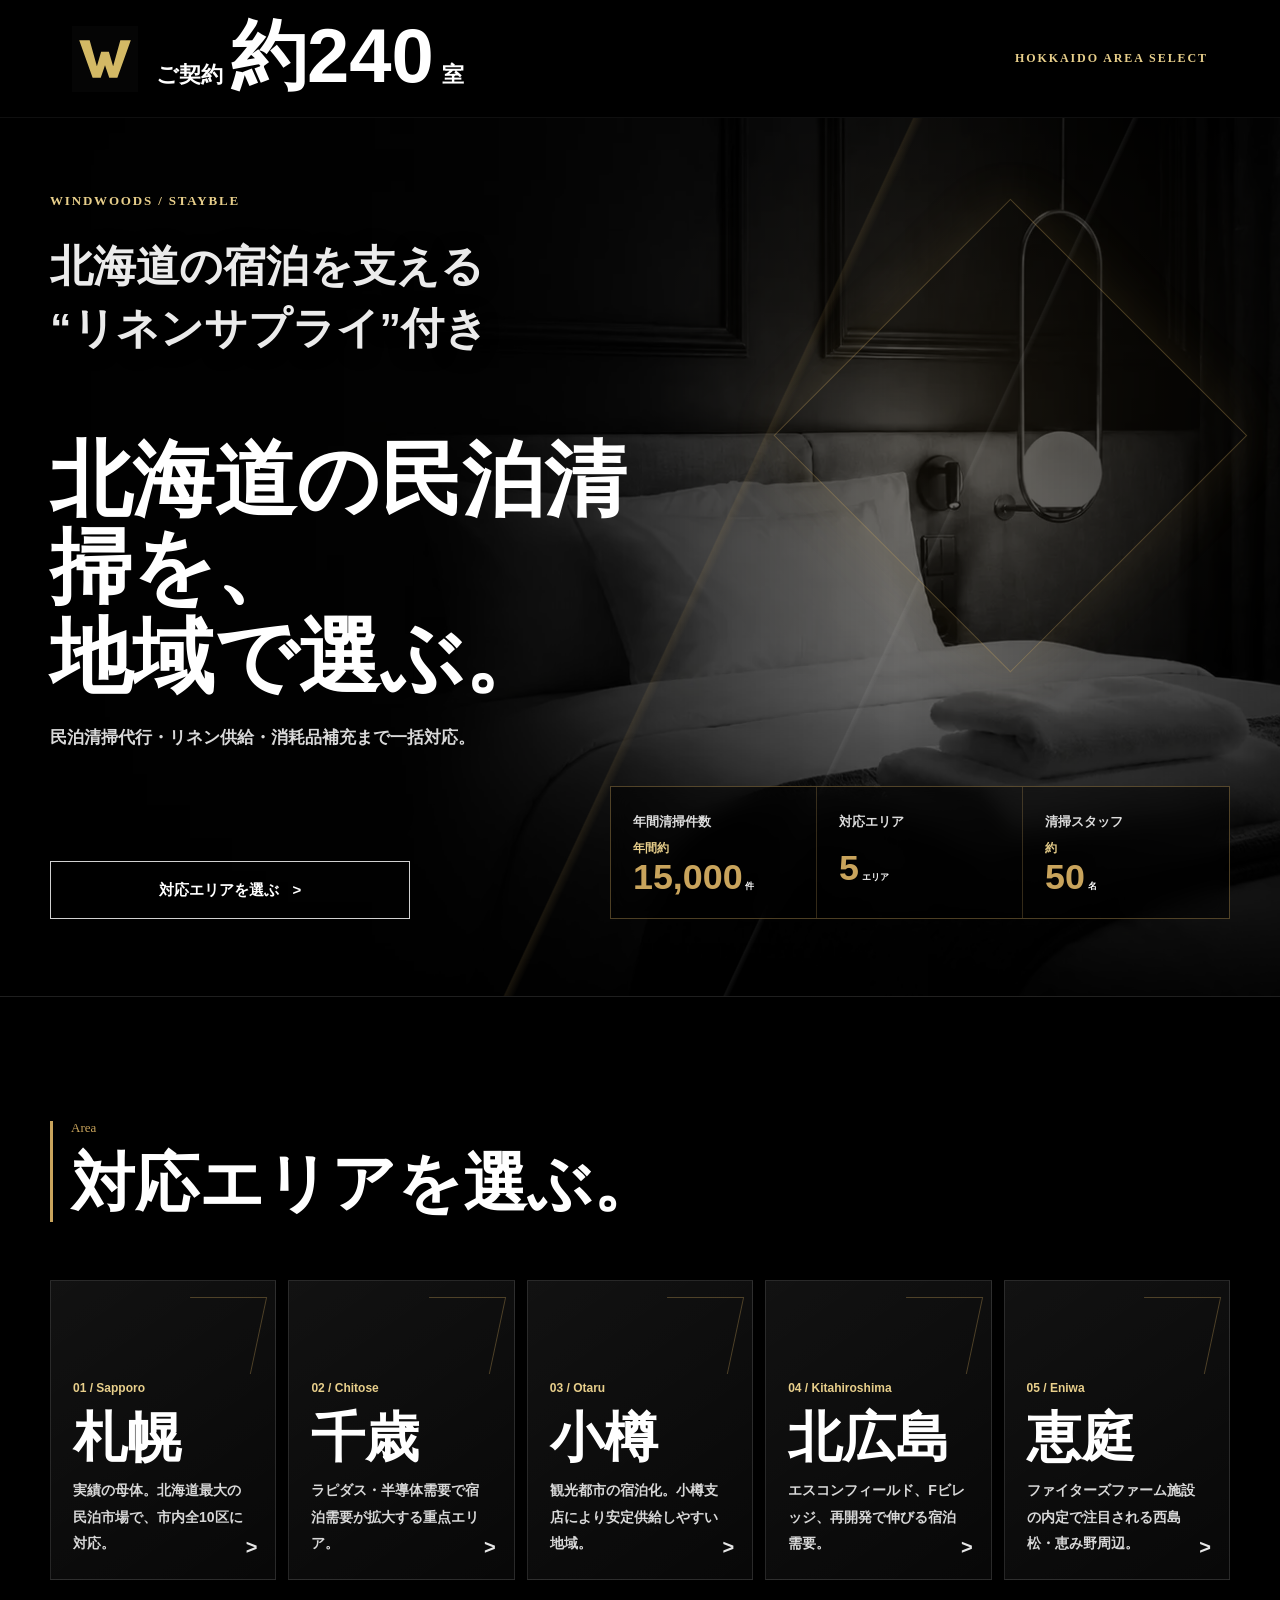
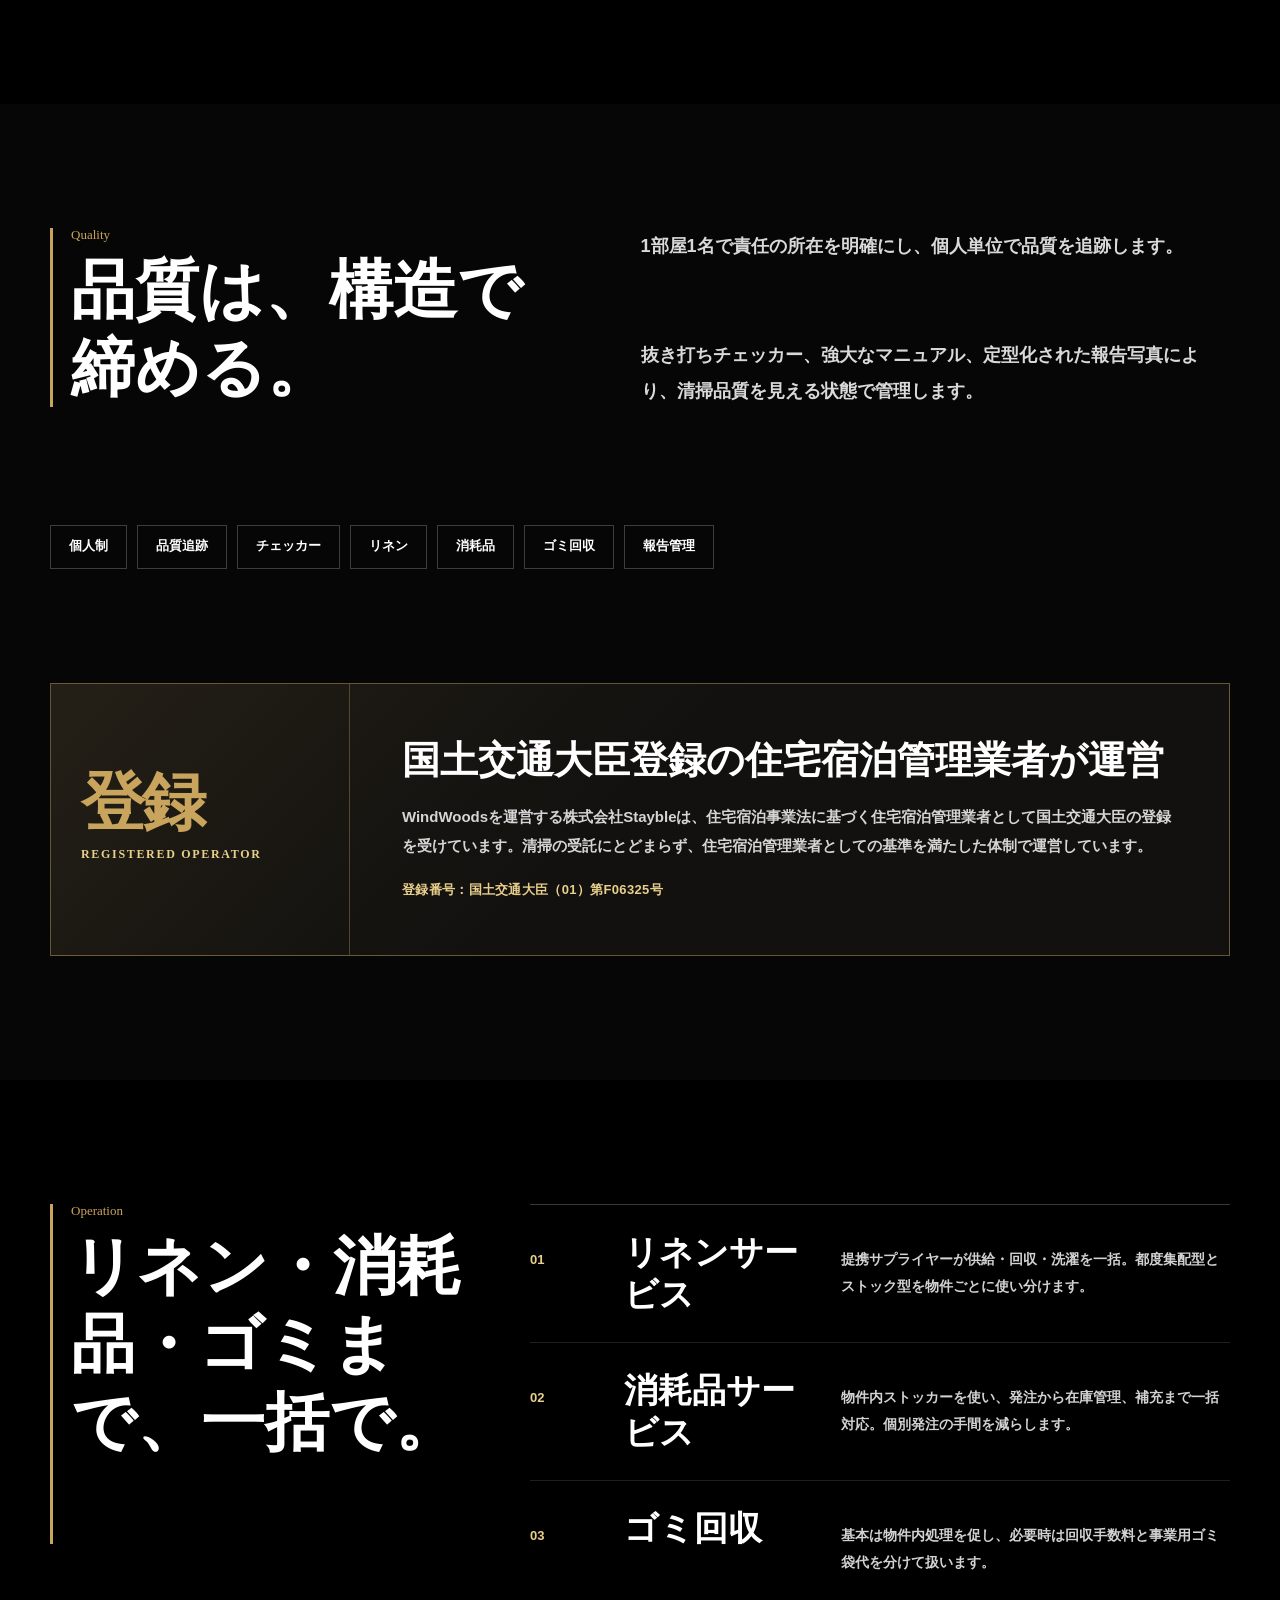
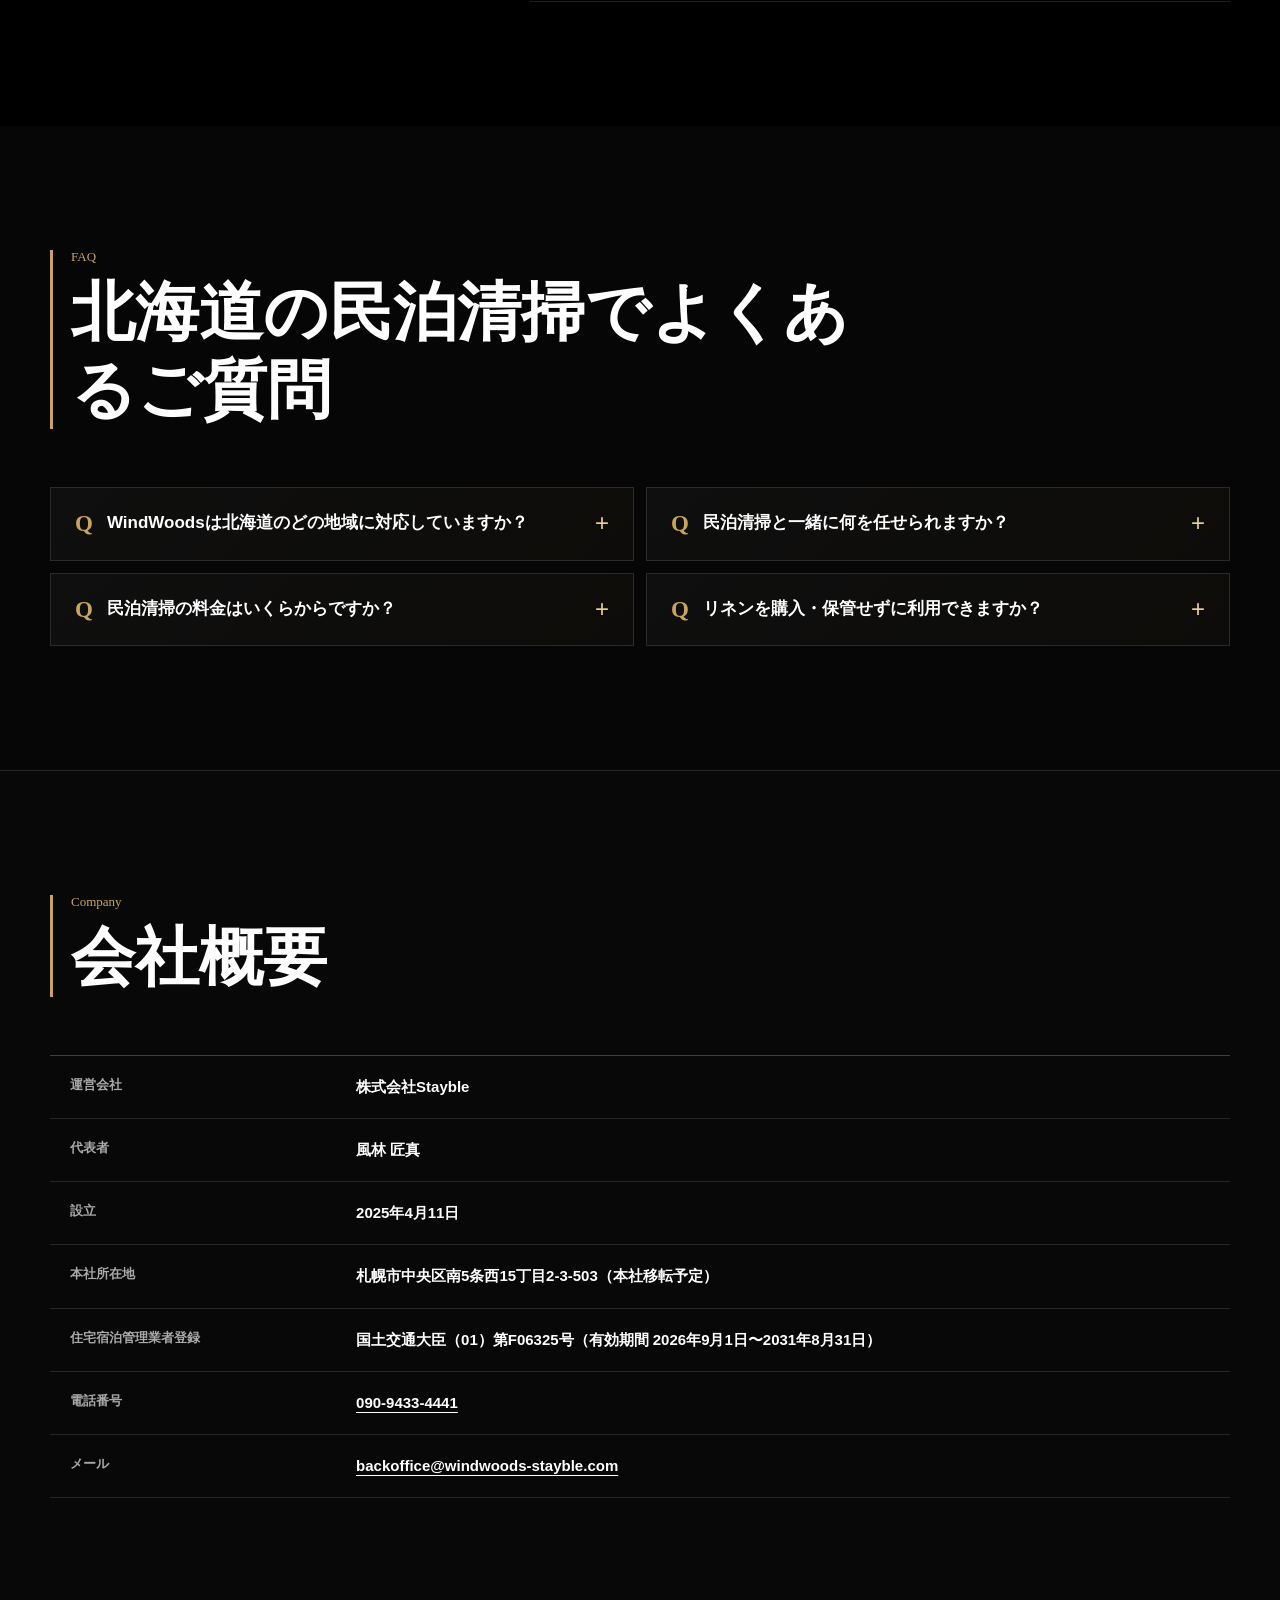
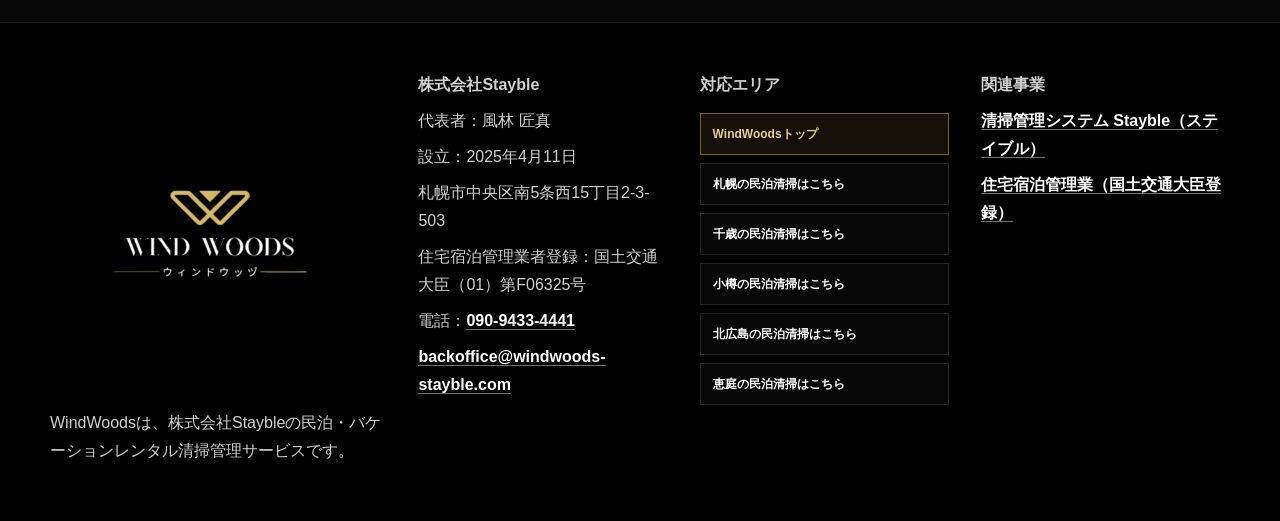
==== commit c918c691: "Add hosting management license info, LocalBusiness schema, and Google Ads tag" ====
--- a/index.html
+++ b/index.html
@@ -1,6 +1,15 @@
 <!DOCTYPE html>
 <html lang="ja">
 <head>
+  <!-- Google tag (gtag.js) -->
+  <script async src="https://www.googletagmanager.com/gtag/js?id=AW-18418113981"></script>
+  <script>
+    window.dataLayer = window.dataLayer || [];
+    function gtag(){dataLayer.push(arguments);}
+    gtag('js', new Date());
+
+    gtag('config', 'AW-18418113981');
+  </script>
   <meta charset="utf-8">
   <meta name="viewport" content="width=device-width, initial-scale=1">
 
@@ -45,14 +54,16 @@
     "@context": "https://schema.org",
     "@graph": [
       {
-        "@type": "Organization",
+        "@type": "LocalBusiness",
         "@id": "https://windwoods-stayble.com/#organization",
-        "name": "株式会社Stayble",
-        "alternateName": "WindWoods",
+        "name": "WindWoods",
+        "legalName": "株式会社Stayble",
+        "alternateName": "WIND WOODS",
         "url": "https://windwoods-stayble.com/",
         "logo": { "@type": "ImageObject", "url": "https://windwoods-stayble.com/web-app-manifest-512x512.png", "width": 512, "height": 512 },
         "image": "https://windwoods-stayble.com/assets/og/home.png",
         "email": "backoffice@windwoods-stayble.com",
+        "telephone": "090-9433-4441",
         "foundingDate": "2025-04-11",
         "address": {
           "@type": "PostalAddress",
@@ -68,6 +79,7 @@
           { "@type": "City", "name": "北広島市" },
           { "@type": "City", "name": "恵庭市" }
         ],
+        "priceRange": "¥4,200〜（税込）",
         "sameAs": ["https://www.stayble.jp/", "https://minpaku.stayble.jp/company/"]
       },
       {
@@ -88,7 +100,7 @@
         "isPartOf": { "@id": "https://windwoods-stayble.com/#website" },
         "about": { "@id": "https://windwoods-stayble.com/#service" },
         "primaryImageOfPage": { "@type": "ImageObject", "url": "https://windwoods-stayble.com/assets/og/home.png", "width": 1200, "height": 630 },
-        "dateModified": "2026-08-21",
+        "dateModified": "2026-09-01",
         "inLanguage": "ja-JP"
       },
       {
@@ -212,6 +224,20 @@
           <span>ゴミ回収</span>
           <span>報告管理</span>
         </div>
+        <aside class="license-proof license-proof--desktop" aria-labelledby="home-license-title">
+          <div class="license-proof-label"><strong>登録</strong>Registered operator</div>
+          <div class="license-proof-body">
+            <h3 id="home-license-title">国土交通大臣登録の住宅宿泊管理業者が運営</h3>
+            <p>WindWoodsを運営する株式会社Staybleは、住宅宿泊事業法に基づく住宅宿泊管理業者として国土交通大臣の登録を受けています。清掃の受託にとどまらず、住宅宿泊管理業者としての基準を満たした体制で運営しています。</p>
+            <p class="license-proof-number">登録番号：国土交通大臣（01）第F06325号</p>
+          </div>
+        </aside>
+        <aside class="license-proof license-proof--mobile" aria-labelledby="home-license-title-mobile">
+          <p class="license-proof-label">国土交通大臣登録</p>
+          <h3 id="home-license-title-mobile">住宅宿泊管理業者が運営</h3>
+          <p>株式会社Staybleは、住宅宿泊事業法に基づく登録を受けた住宅宿泊管理業者です。管理業者としての基準を満たした体制でWindWoodsを運営しています。</p>
+          <p class="license-proof-number">国土交通大臣（01）第F06325号</p>
+        </aside>
       </div>
     </section>
 
@@ -255,9 +281,43 @@
         </div>
       </div>
     </section>
+
+    <section class="section company-overview" id="company">
+      <div class="section-inner">
+        <div class="section-heading">
+          <p class="section-kicker">Company</p>
+          <h2>会社概要</h2>
+        </div>
+        <dl class="company-facts-desktop">
+          <div><dt>運営会社</dt><dd>株式会社Stayble</dd></div>
+          <div><dt>代表者</dt><dd>風林 匠真</dd></div>
+          <div><dt>設立</dt><dd>2025年4月11日</dd></div>
+          <div><dt>本社所在地</dt><dd>札幌市中央区南5条西15丁目2-3-503（本社移転予定）</dd></div>
+          <div><dt>住宅宿泊管理業者登録</dt><dd>国土交通大臣（01）第F06325号（有効期間 2026年9月1日〜2031年8月31日）</dd></div>
+          <div><dt>電話番号</dt><dd><a href="tel:09094334441">090-9433-4441</a></dd></div>
+          <div><dt>メール</dt><dd><a href="mailto:backoffice@windwoods-stayble.com">backoffice@windwoods-stayble.com</a></dd></div>
+        </dl>
+        <div class="company-facts-mobile">
+          <section class="company-mobile-license" aria-label="住宅宿泊管理業者登録">
+            <p>住宅宿泊管理業者登録</p>
+            <strong>国土交通大臣（01）<br>第F06325号</strong>
+            <p>有効期間 2026年9月1日〜2031年8月31日</p>
+          </section>
+          <dl class="company-mobile-meta">
+            <div><dt>運営会社</dt><dd>株式会社Stayble</dd></div>
+            <div><dt>代表者</dt><dd>風林 匠真</dd></div>
+            <div class="is-wide"><dt>本社所在地</dt><dd>札幌市中央区南5条西15丁目2-3-503<br>（本社移転予定）</dd></div>
+          </dl>
+          <div class="company-mobile-contact">
+            <a href="tel:09094334441">電話する</a>
+            <a href="mailto:backoffice@windwoods-stayble.com">メールする</a>
+          </div>
+        </div>
+      </div>
+    </section>
   </main>
 
-  <footer class="site-footer" id="company">
+  <footer class="site-footer">
     <div class="section-inner footer-grid">
       <div>
         <img class="footer-logo" src="/assets/logo-full.png" alt="WindWoods 株式会社Stayble" width="1000" height="1000" loading="lazy" decoding="async">
@@ -268,7 +328,9 @@
         <p>代表者：風林 匠真</p>
         <p>設立：2025年4月11日</p>
         <p>札幌市中央区南5条西15丁目2-3-503</p>
-        <p>backoffice@windwoods-stayble.com</p>
+        <p>住宅宿泊管理業者登録：国土交通大臣（01）第F06325号</p>
+        <p>電話：<a href="tel:09094334441">090-9433-4441</a></p>
+        <p><a href="mailto:backoffice@windwoods-stayble.com">backoffice@windwoods-stayble.com</a></p>
       </div>
       <div>
         <p><strong>対応エリア</strong></p>
@@ -284,7 +346,7 @@
       <div>
         <p><strong>関連事業</strong></p>
         <p><a href="https://www.stayble.jp" target="_blank" rel="noopener">清掃管理システム Stayble（ステイブル）</a></p>
-        <p><a href="https://minpaku.stayble.jp" target="_blank" rel="noopener">住宅宿泊管理業：申請中</a></p>
+        <p><a href="https://minpaku.stayble.jp" target="_blank" rel="noopener">住宅宿泊管理業（国土交通大臣登録）</a></p>
       </div>
     </div>
   </footer>
--- a/assets/styles.css
+++ b/assets/styles.css
@@ -615,6 +615,80 @@
   color: #fff;
   font-size: clamp(21px, 2.8vw, 34px);
   line-height: 1.25;
+}
+
+.license-proof {
+  margin-top: clamp(30px, 5vw, 54px);
+  border: 1px solid rgba(201, 164, 92, 0.46);
+  background:
+    linear-gradient(135deg, rgba(201, 164, 92, 0.12), rgba(201, 164, 92, 0.025) 48%),
+    #0d0d0d;
+}
+
+.license-proof--desktop {
+  display: grid;
+  grid-template-columns: minmax(190px, 0.34fr) minmax(0, 1fr);
+}
+
+.license-proof--desktop .license-proof-label {
+  display: grid;
+  align-content: center;
+  gap: 12px;
+  min-height: 210px;
+  padding: 30px;
+  border-right: 1px solid rgba(201, 164, 92, 0.34);
+  color: var(--gold-soft);
+  font-family: Georgia, "Times New Roman", serif;
+  font-size: 12px;
+  font-weight: 700;
+  letter-spacing: 0.14em;
+  text-transform: uppercase;
+}
+
+.license-proof--desktop .license-proof-label strong {
+  color: var(--gold);
+  font-family: var(--font-sans);
+  font-size: clamp(38px, 5vw, 64px);
+  font-weight: 900;
+  letter-spacing: -0.05em;
+  line-height: 0.9;
+}
+
+.license-proof-body {
+  align-self: center;
+  padding: clamp(30px, 5vw, 52px);
+}
+
+.license-proof-body h3 {
+  margin: 0 0 18px;
+  color: #fff;
+  font-size: clamp(24px, 3vw, 38px);
+  font-weight: 900;
+  line-height: 1.3;
+}
+
+.license-proof-body p {
+  max-width: 860px;
+  margin: 0;
+  color: #d5d5d5;
+  font-size: 15px;
+  font-weight: 700;
+  line-height: 1.9;
+}
+
+.license-proof-body .license-proof-number {
+  margin-top: 18px;
+  color: var(--gold-soft);
+  font-size: 13px;
+  letter-spacing: 0.025em;
+}
+
+.license-proof--mobile {
+  display: none;
+}
+
+.home-strength .license-proof {
+  grid-column: 1 / -1;
 }
 
 .operation-compare {
@@ -1299,6 +1373,51 @@
   font-weight: 900;
 }
 
+.company-overview {
+  background: #080808;
+  border-top: 1px solid var(--line-soft);
+}
+
+.company-facts-desktop {
+  display: grid;
+  grid-template-columns: minmax(160px, 0.32fr) minmax(0, 1fr);
+  margin: 0;
+  border-top: 1px solid var(--line);
+}
+
+.company-facts-desktop div {
+  display: contents;
+}
+
+.company-facts-desktop dt,
+.company-facts-desktop dd {
+  margin: 0;
+  padding: 18px 20px;
+  border-bottom: 1px solid var(--line-soft);
+}
+
+.company-facts-desktop dt {
+  color: var(--muted);
+  font-size: 13px;
+  font-weight: 900;
+}
+
+.company-facts-desktop dd {
+  color: #fff;
+  font-size: 15px;
+  font-weight: 800;
+}
+
+.company-facts-desktop a {
+  color: #fff;
+  text-decoration: underline;
+  text-underline-offset: 4px;
+}
+
+.company-facts-mobile {
+  display: none;
+}
+
 .site-footer {
   padding: 48px 0;
   background: #000;
@@ -1873,6 +1992,130 @@
   .section-catch::after {
     right: auto;
     width: min(100%, 308px);
+  }
+
+  .license-proof--desktop {
+    display: none;
+  }
+
+  .license-proof--mobile {
+    display: block;
+    margin-top: 26px;
+    padding: 22px 18px 20px;
+    border-left: 4px solid var(--gold);
+    background: #111;
+  }
+
+  .license-proof--mobile .license-proof-label {
+    display: inline-block;
+    margin: 0 0 14px;
+    padding: 5px 8px;
+    background: var(--gold);
+    color: #050505;
+    font-size: 10px;
+    font-weight: 900;
+    letter-spacing: 0.06em;
+  }
+
+  .license-proof--mobile h3 {
+    margin: 0 0 12px;
+    font-size: 22px;
+    font-weight: 900;
+    line-height: 1.35;
+  }
+
+  .license-proof--mobile p {
+    margin: 0;
+    color: #d5d5d5;
+    font-size: 13px;
+    font-weight: 700;
+    line-height: 1.85;
+  }
+
+  .license-proof--mobile .license-proof-number {
+    margin-top: 14px;
+    color: var(--gold-soft);
+    font-size: 11px;
+    line-height: 1.65;
+  }
+
+  .company-facts-desktop {
+    display: none;
+  }
+
+  .company-facts-mobile {
+    display: grid;
+    gap: 14px;
+  }
+
+  .company-mobile-license {
+    padding: 20px 18px;
+    border: 1px solid rgba(201, 164, 92, 0.5);
+    background: rgba(201, 164, 92, 0.08);
+  }
+
+  .company-mobile-license p {
+    margin: 0;
+    color: var(--gold-soft);
+    font-size: 11px;
+    font-weight: 900;
+  }
+
+  .company-mobile-license strong {
+    display: block;
+    margin: 8px 0 10px;
+    color: #fff;
+    font-size: 18px;
+    line-height: 1.55;
+  }
+
+  .company-mobile-meta {
+    display: grid;
+    grid-template-columns: repeat(2, minmax(0, 1fr));
+    gap: 1px;
+    margin: 0;
+    background: var(--line-soft);
+  }
+
+  .company-mobile-meta div {
+    min-width: 0;
+    padding: 15px 14px;
+    background: #0d0d0d;
+  }
+
+  .company-mobile-meta .is-wide {
+    grid-column: 1 / -1;
+  }
+
+  .company-mobile-meta dt {
+    color: var(--muted);
+    font-size: 10px;
+    font-weight: 900;
+  }
+
+  .company-mobile-meta dd {
+    margin: 5px 0 0;
+    color: #fff;
+    font-size: 12px;
+    font-weight: 800;
+    line-height: 1.65;
+    overflow-wrap: anywhere;
+  }
+
+  .company-mobile-contact {
+    display: grid;
+    grid-template-columns: repeat(2, minmax(0, 1fr));
+    gap: 8px;
+  }
+
+  .company-mobile-contact a {
+    display: grid;
+    place-items: center;
+    min-height: 48px;
+    border: 1px solid var(--gold);
+    color: #fff;
+    font-size: 12px;
+    font-weight: 900;
   }
 
   .mobile-break {
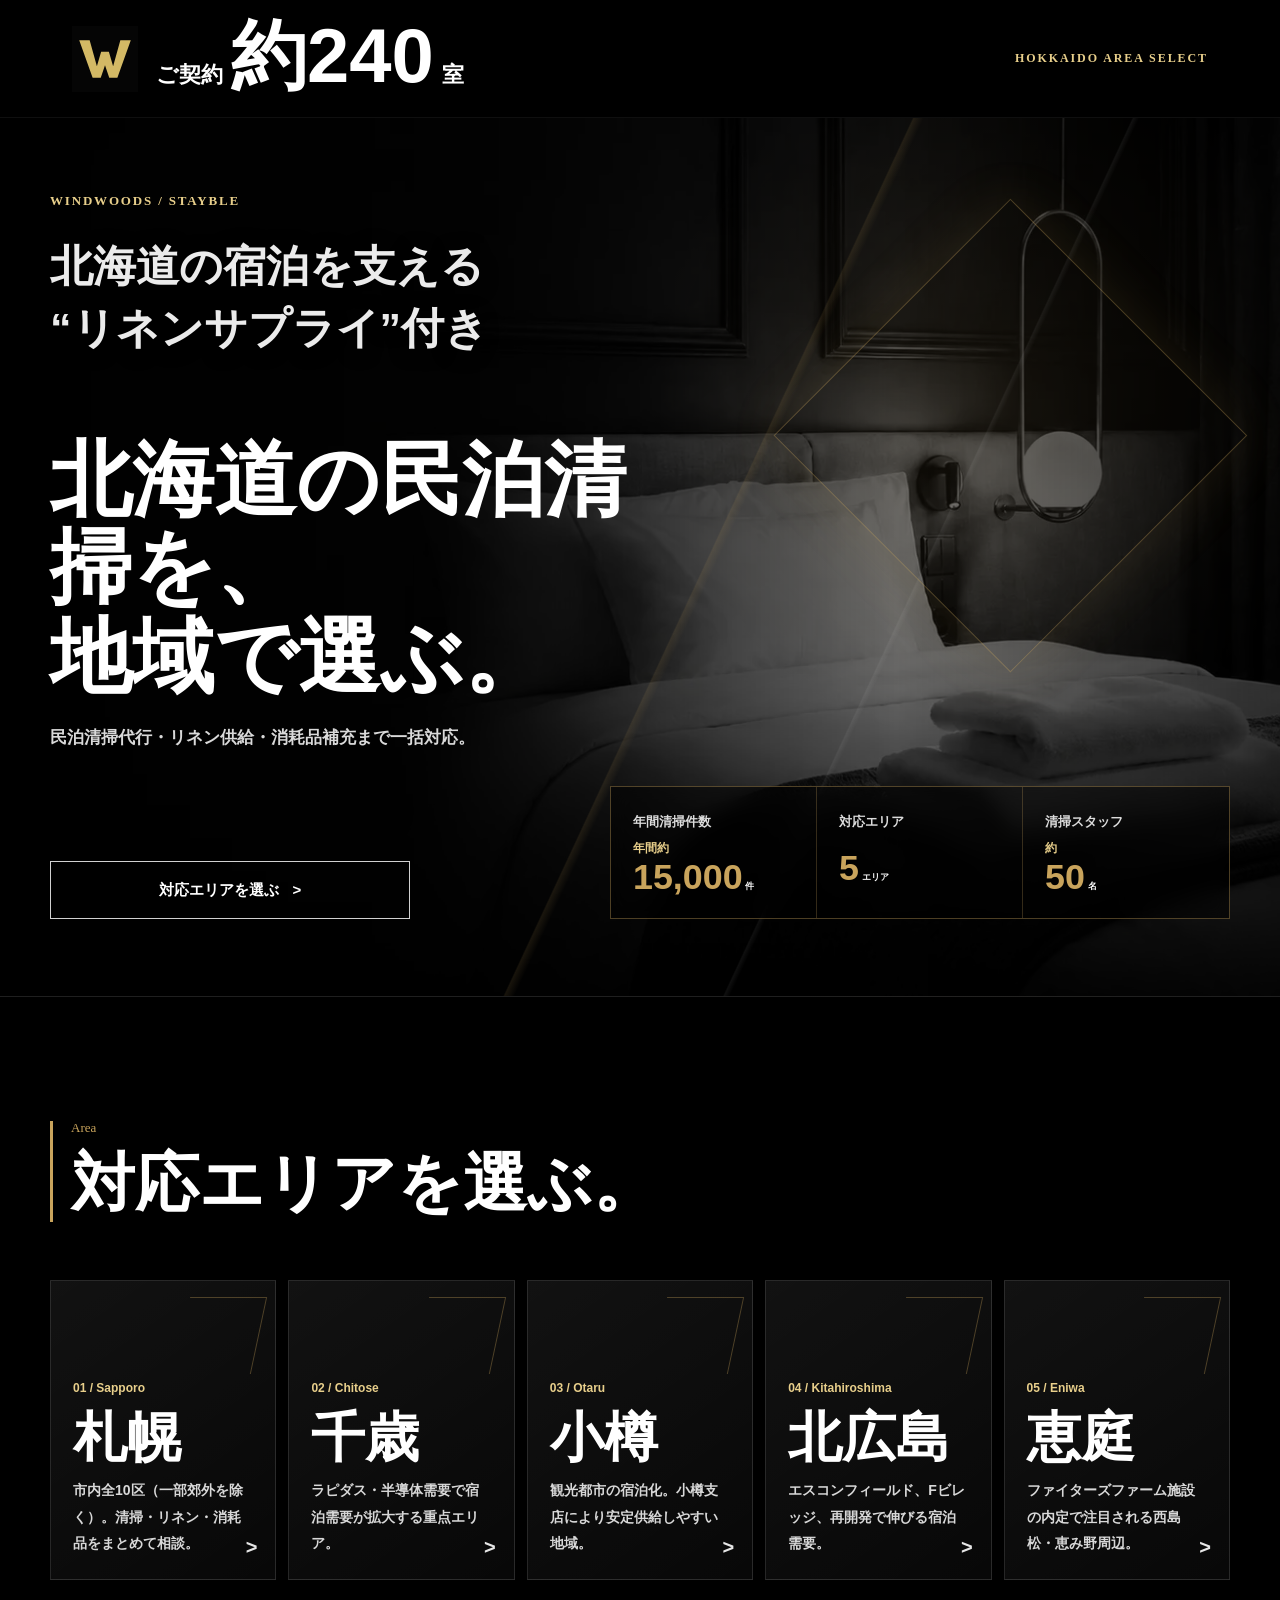
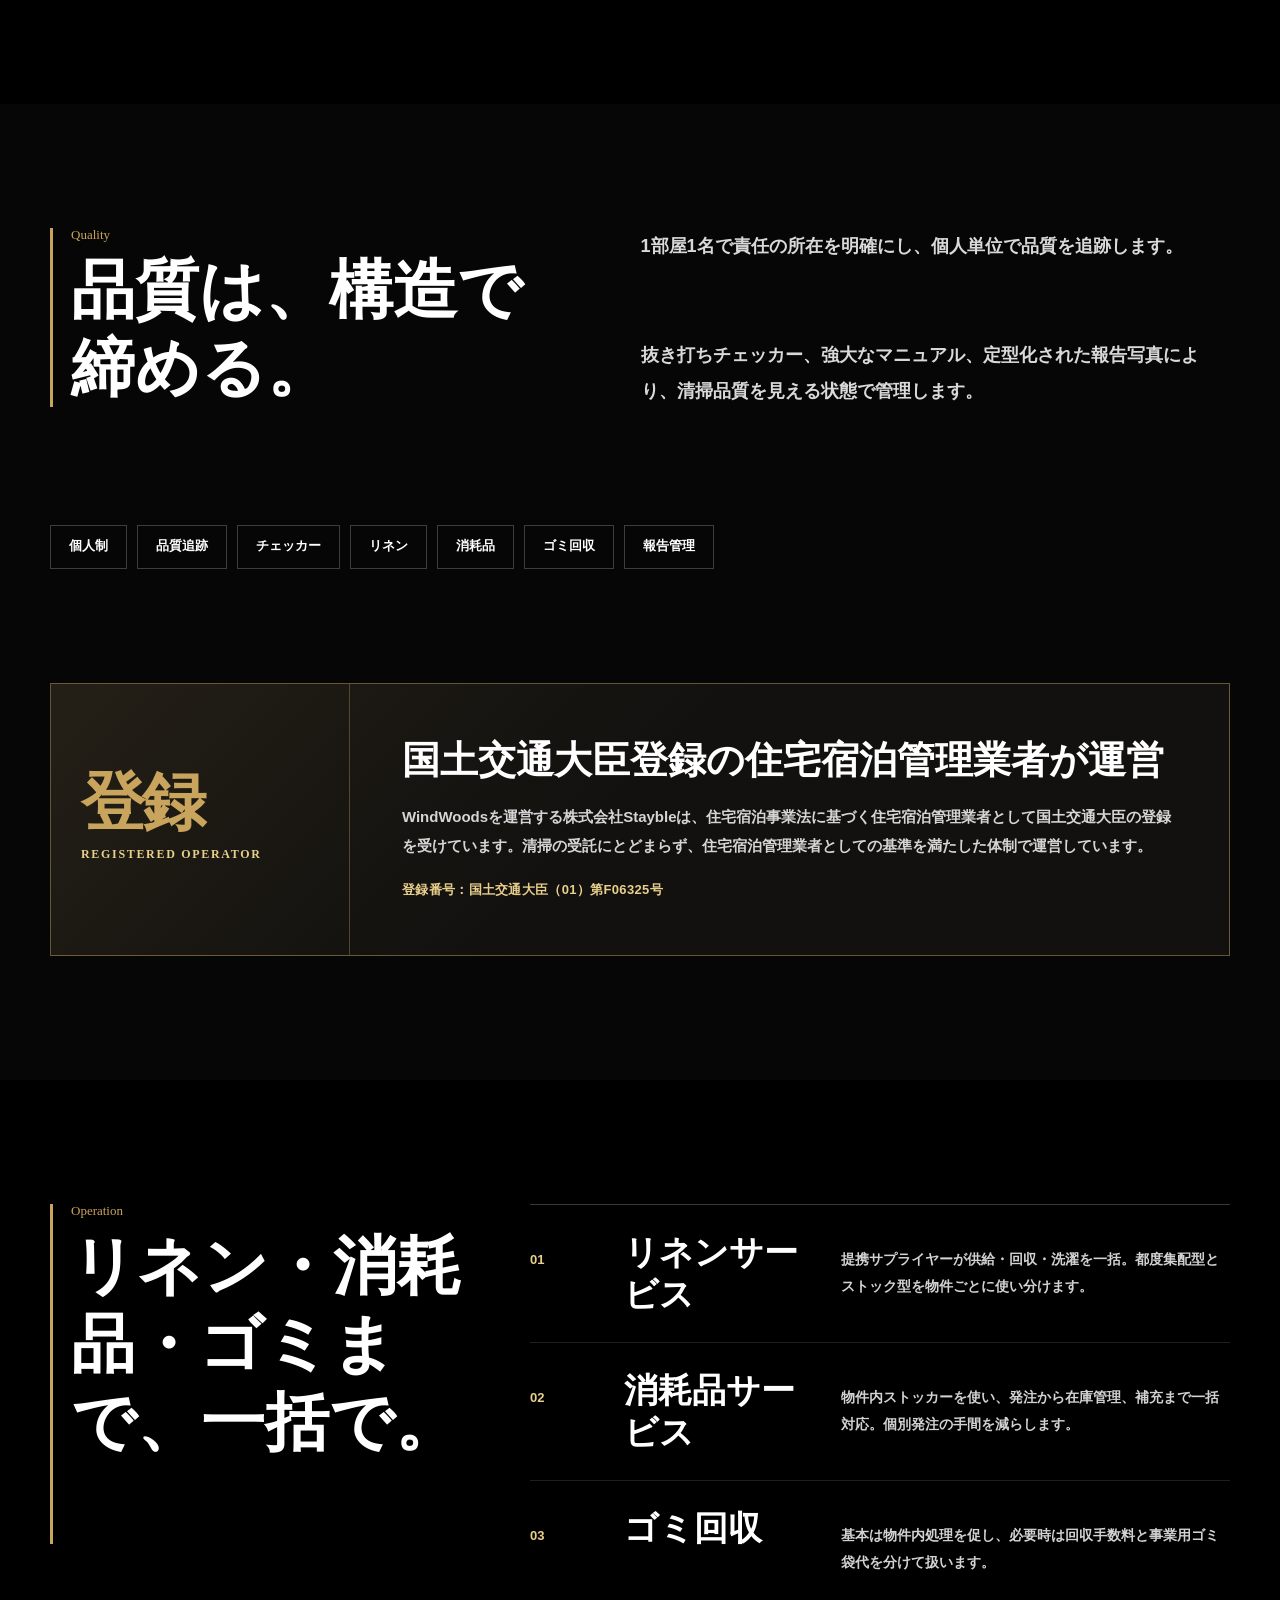
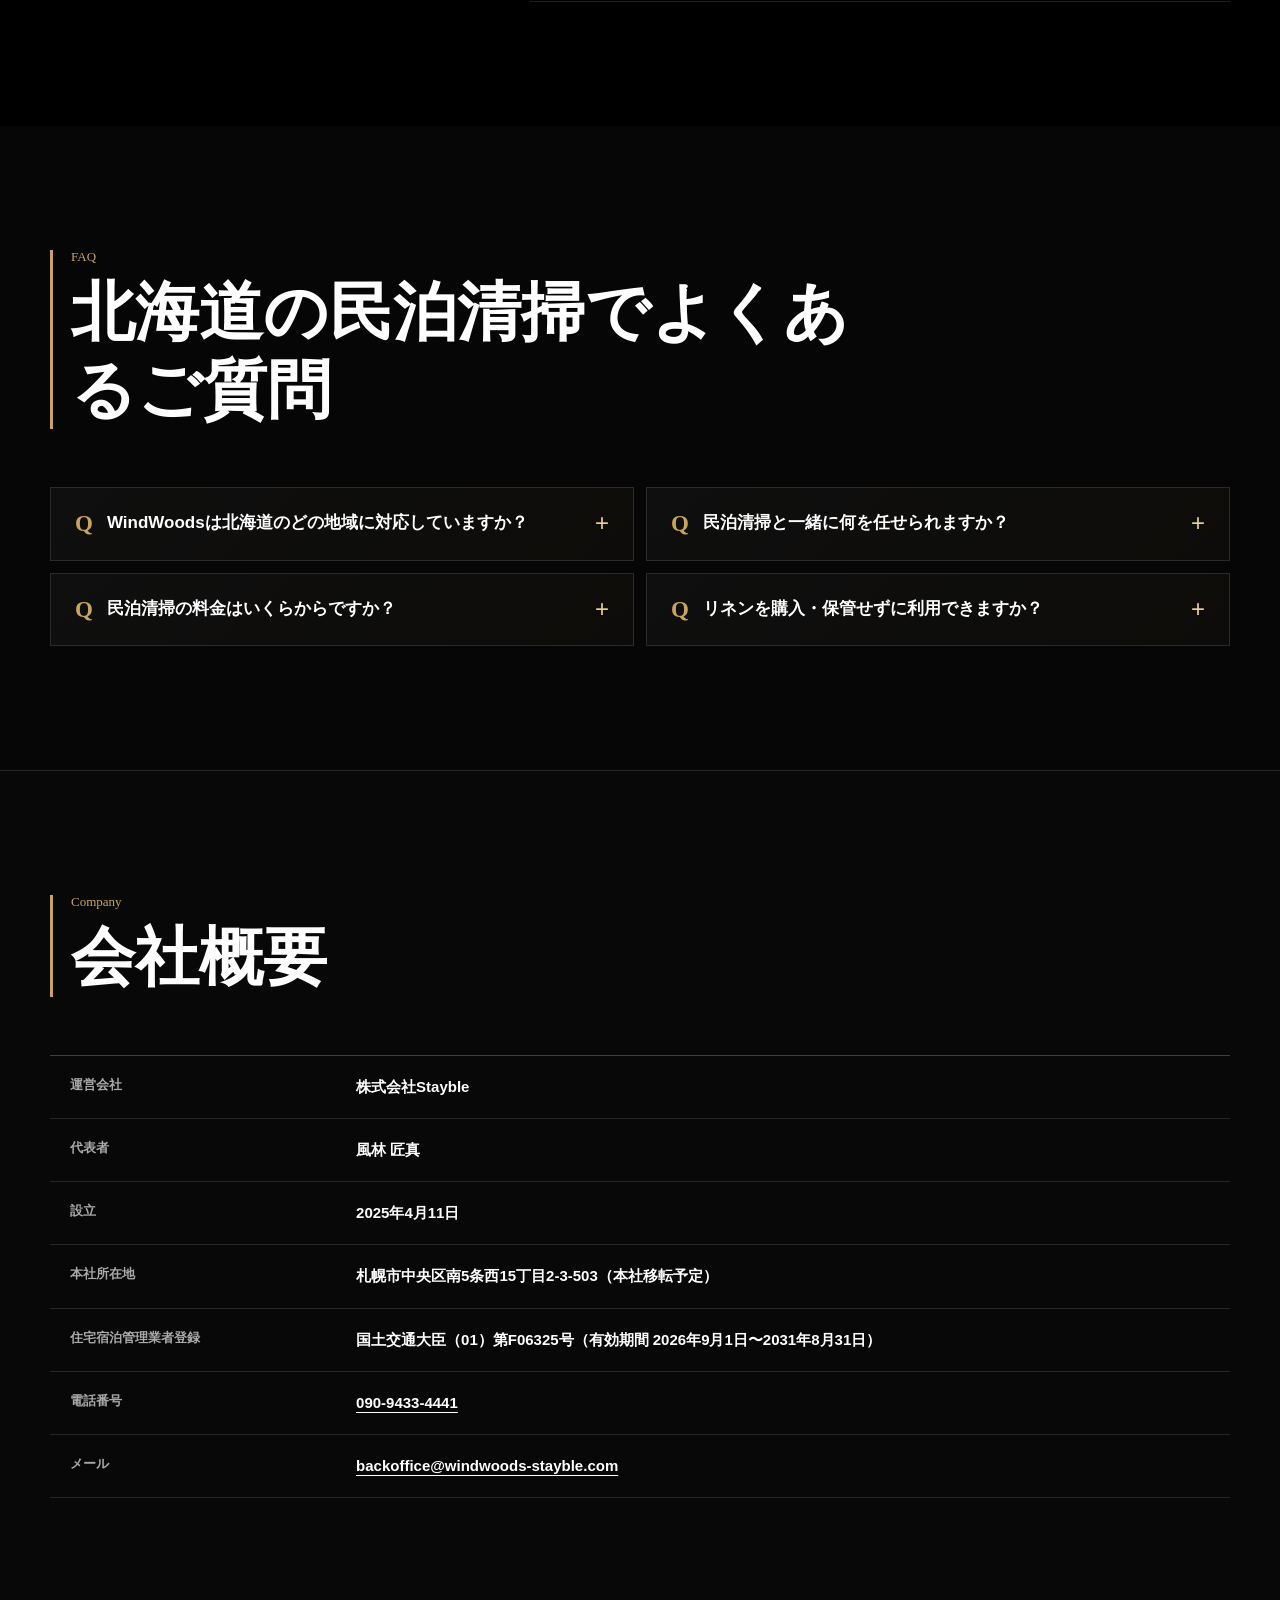
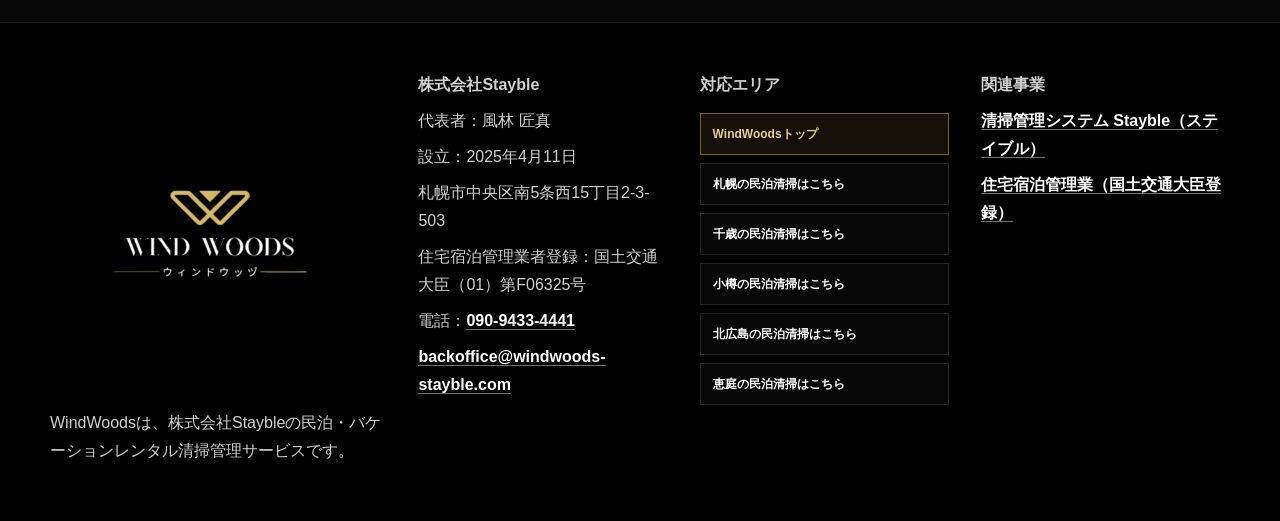
==== commit b59a4b6c: "Refocus Sapporo landing copy on owner decisions and document domain migration" ====
--- a/index.html
+++ b/index.html
@@ -80,6 +80,32 @@
           { "@type": "City", "name": "恵庭市" }
         ],
         "priceRange": "¥4,200〜（税込）",
+        "hasCredential": {
+          "@type": "EducationalOccupationalCredential",
+          "credentialCategory": "住宅宿泊管理業者登録",
+          "name": "国土交通大臣（01）第F06325号",
+          "recognizedBy": {
+            "@type": "GovernmentOrganization",
+            "name": "国土交通省"
+          },
+          "validFrom": "2026-09-01",
+          "validUntil": "2031-08-31"
+        },
+        "openingHours": "Mo-Su 10:00-19:00",
+        "openingHoursSpecification": {
+          "@type": "OpeningHoursSpecification",
+          "dayOfWeek": [
+            "Monday",
+            "Tuesday",
+            "Wednesday",
+            "Thursday",
+            "Friday",
+            "Saturday",
+            "Sunday"
+          ],
+          "opens": "10:00",
+          "closes": "19:00"
+        },
         "sameAs": ["https://www.stayble.jp/", "https://minpaku.stayble.jp/company/"]
       },
       {
@@ -179,7 +205,7 @@
           <a class="home-area-item" href="/sapporo/">
             <span>01 / Sapporo</span>
             <strong>札幌</strong>
-            <p>実績の母体。北海道最大の民泊市場で、市内全10区に対応。</p>
+            <p>市内全10区（一部郊外を除く）。清掃・リネン・消耗品をまとめて相談。</p>
           </a>
           <a class="home-area-item" href="/chitose/">
             <span>02 / Chitose</span>
--- a/assets/styles.css
+++ b/assets/styles.css
@@ -470,6 +470,10 @@
 
 .locality-copy strong {
   color: var(--gold-soft);
+}
+
+.locality-mobile-lead {
+  display: none;
 }
 
 .locality-accordion {
@@ -2126,6 +2130,15 @@
     display: none;
   }
 
+  .locality-mobile-lead {
+    display: block;
+    margin: 0;
+    color: #ededed;
+    font-size: 15px;
+    font-weight: 700;
+    line-height: 1.8;
+  }
+
   .locality-accordion {
     display: block;
     border-top: 1px solid var(--line);
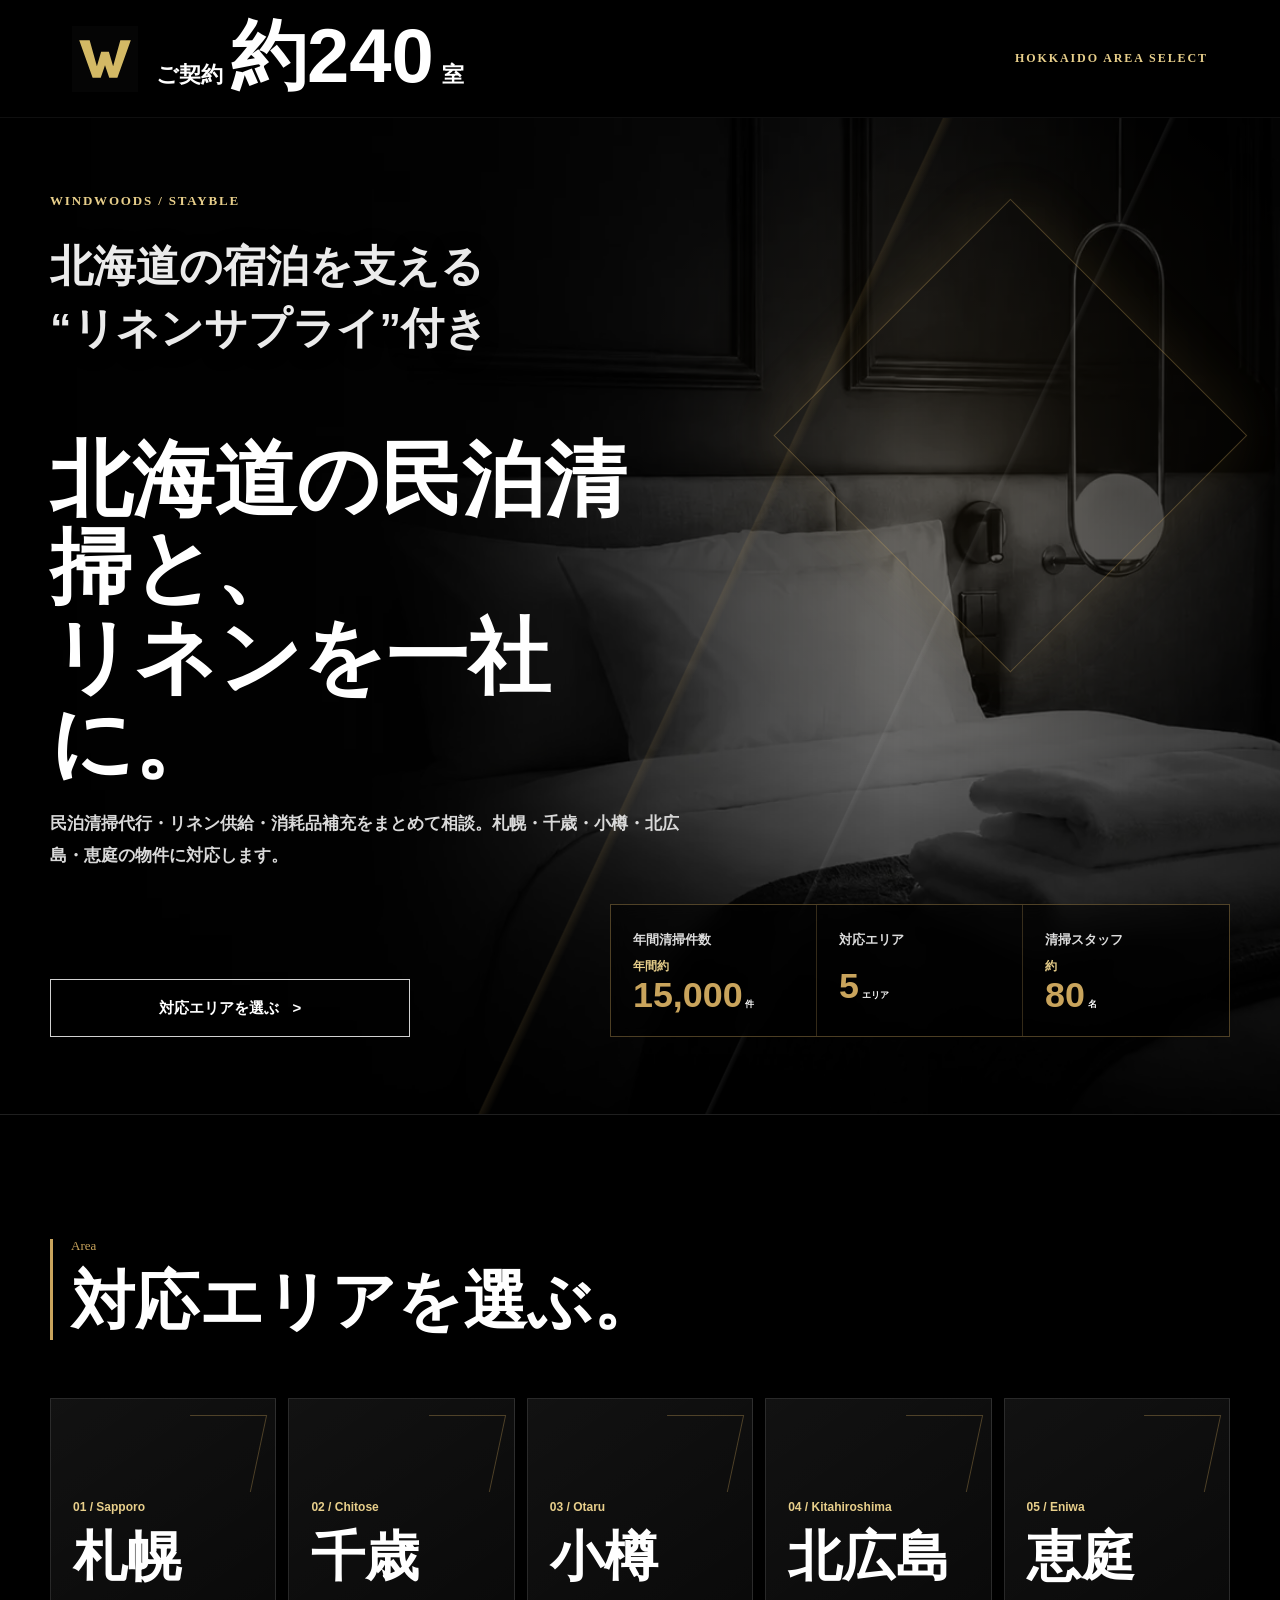
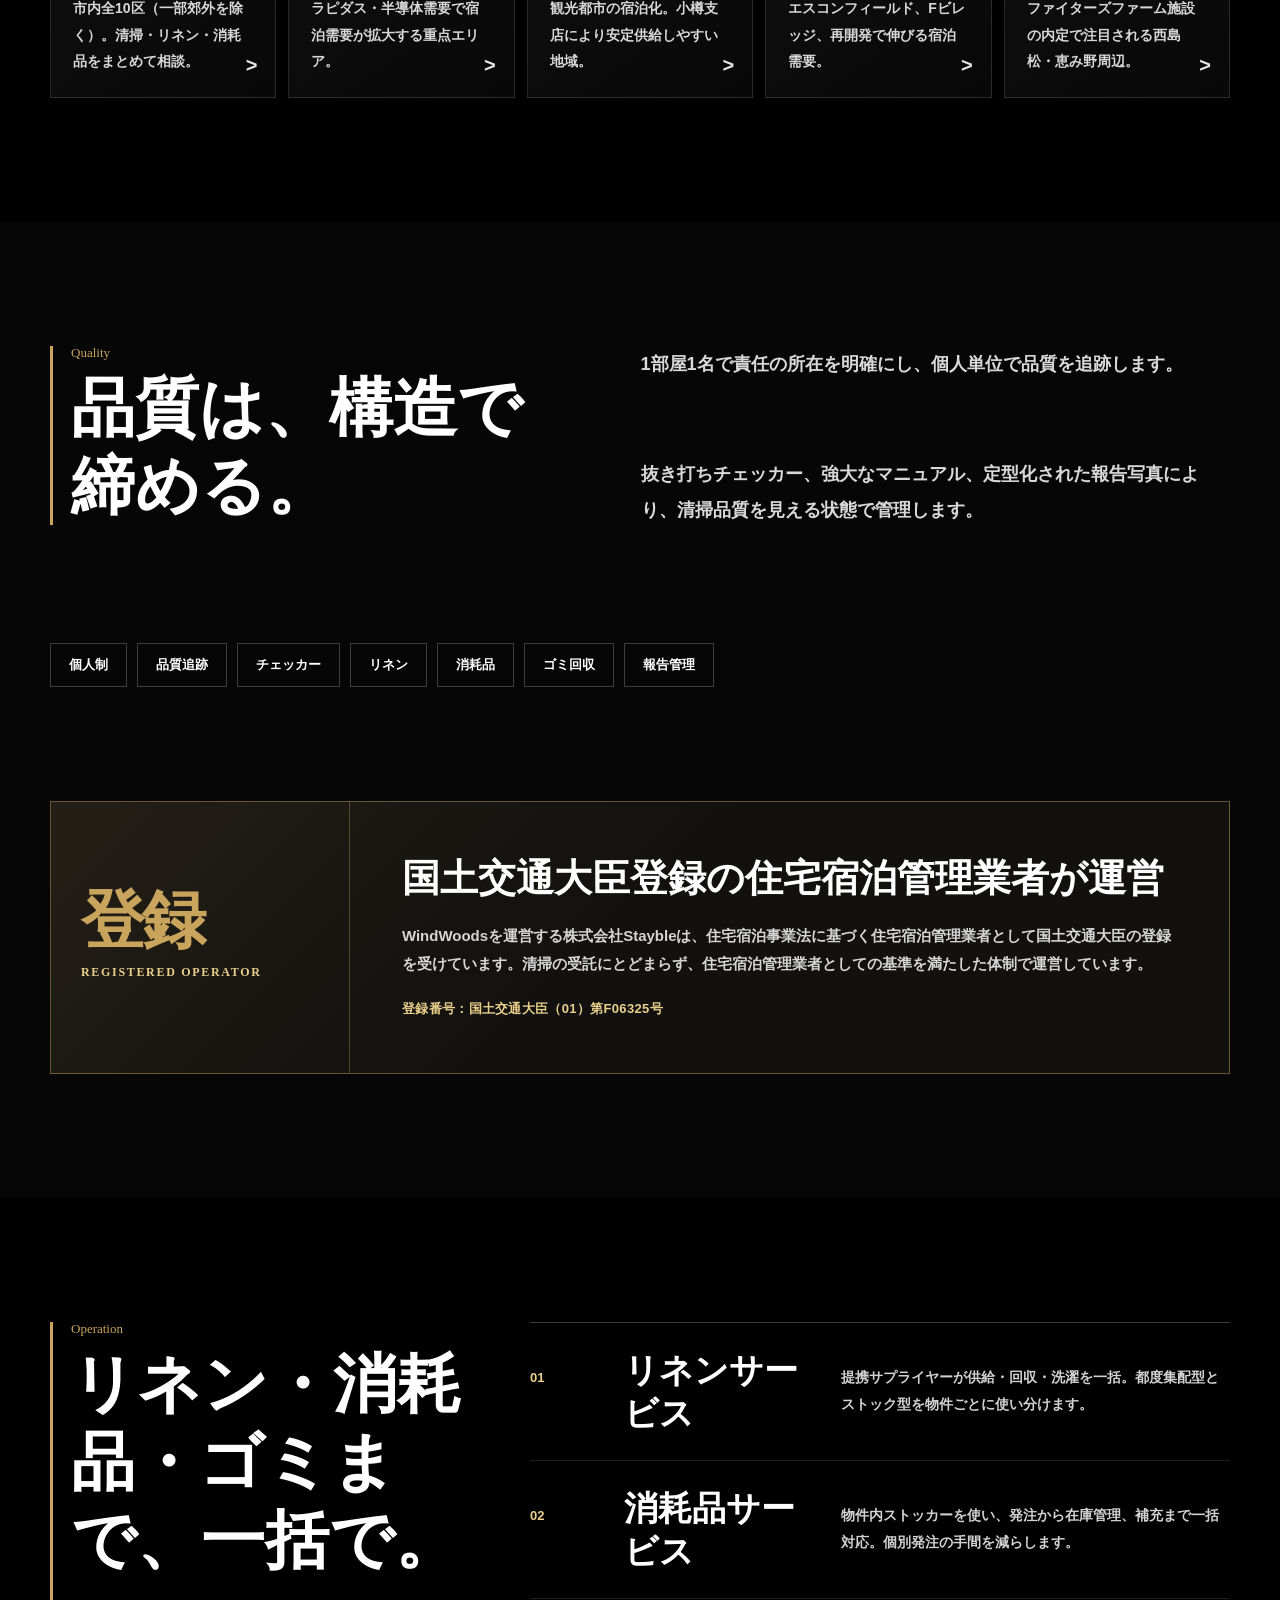
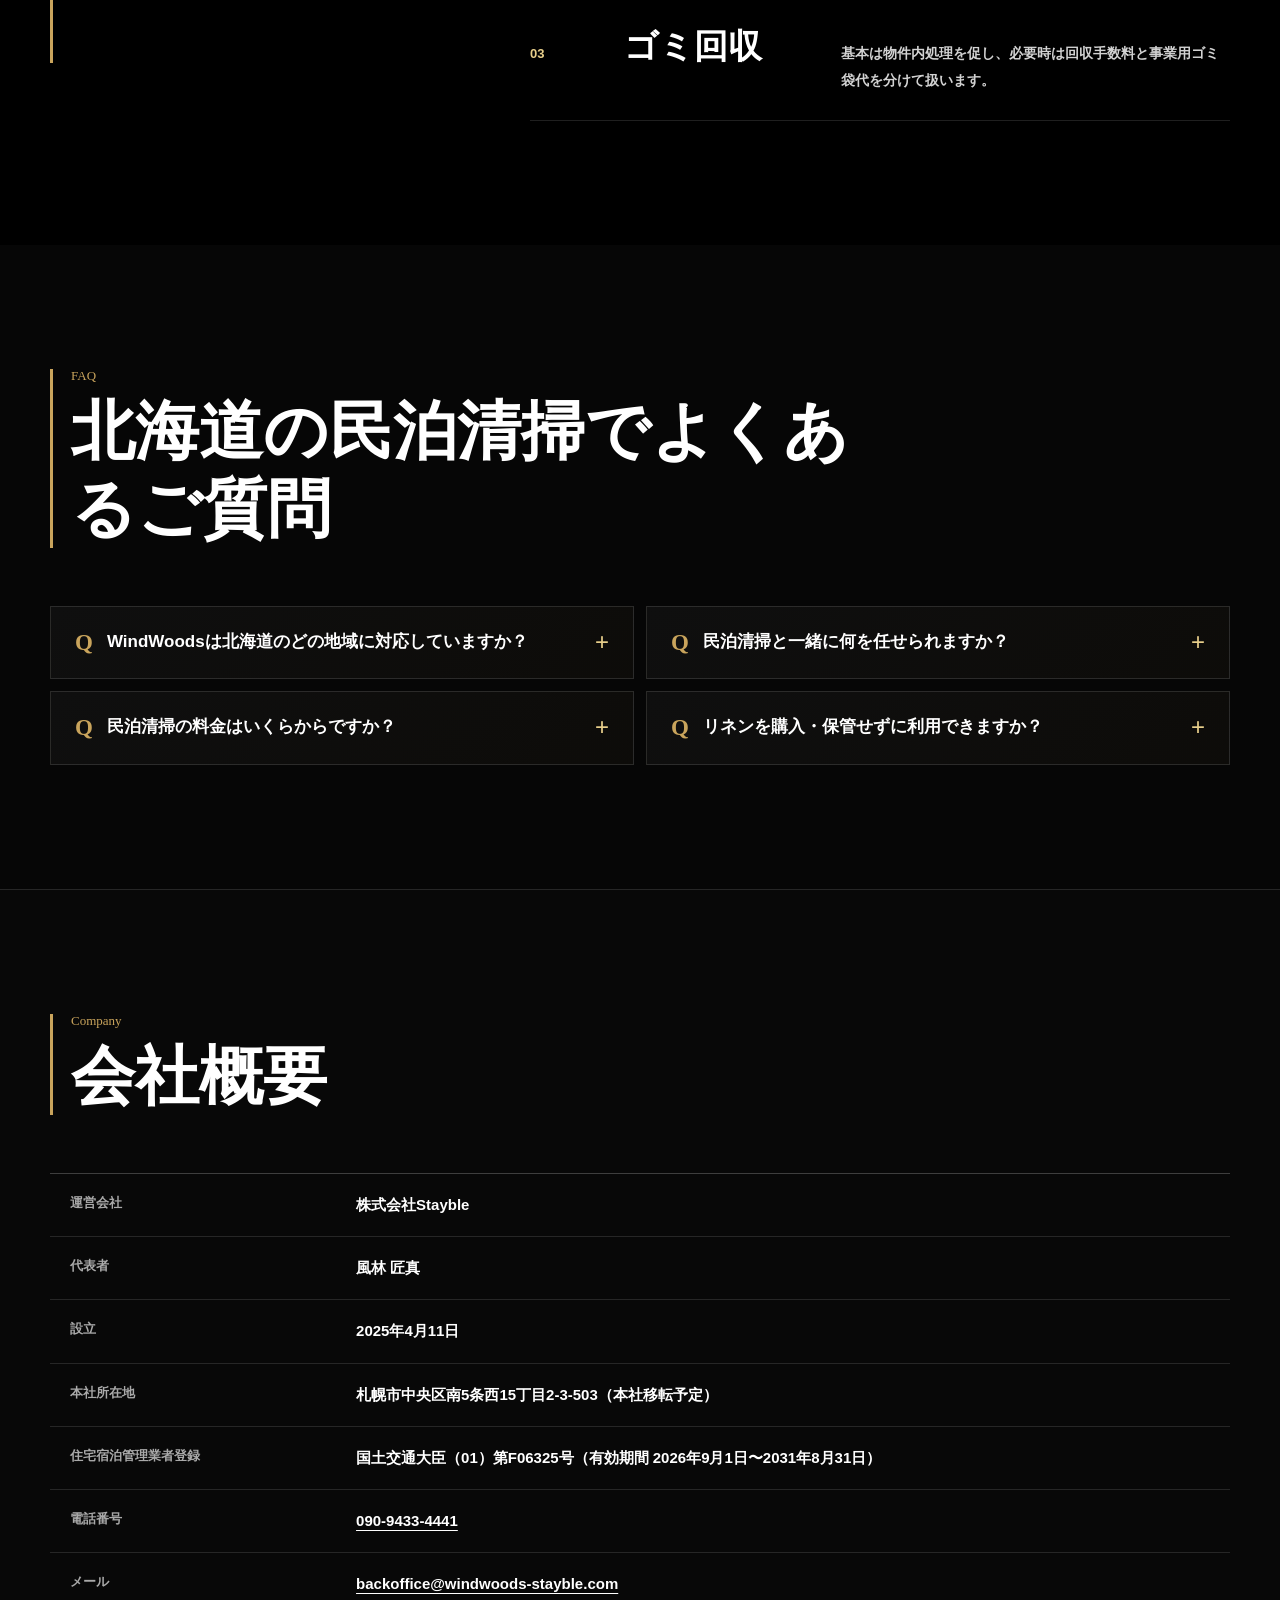
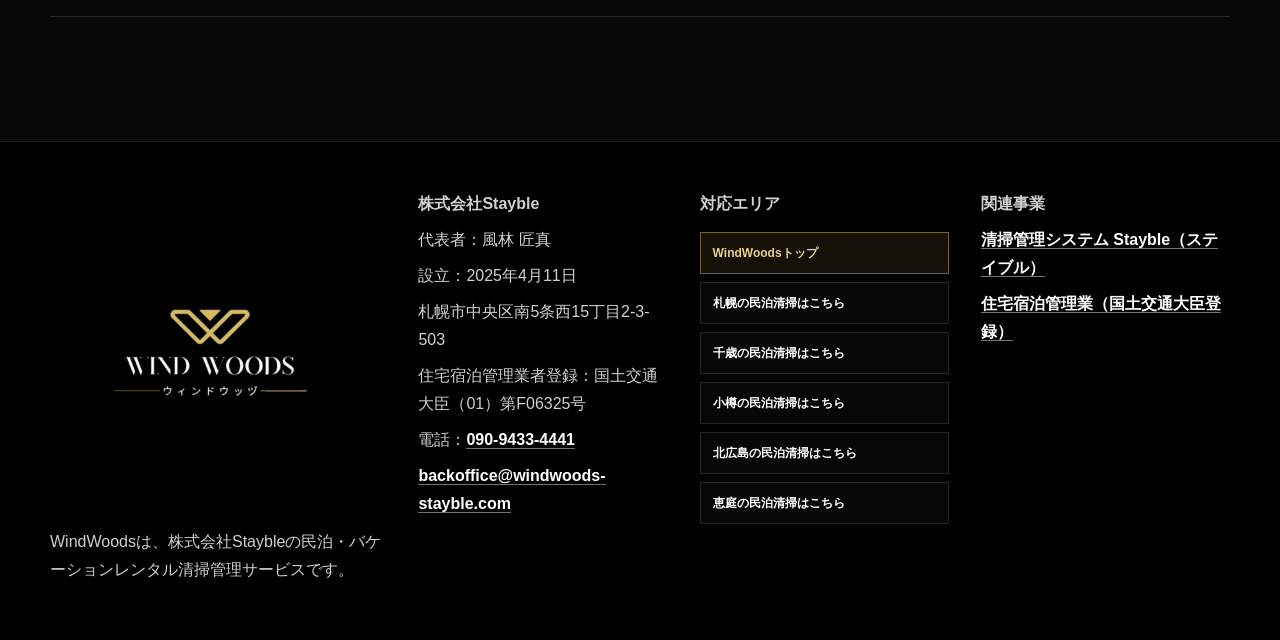
==== commit 6d654dbc: "Improve area LP conversion paths and record October baseline" ====
--- a/index.html
+++ b/index.html
@@ -23,7 +23,7 @@
   <meta property="og:locale" content="ja_JP">
   <meta property="og:site_name" content="WindWoods">
   <meta property="og:title" content="北海道の民泊清掃代行｜リネンサプライ付き｜WindWoods">
-  <meta property="og:description" content="年間約15,000件の清掃実績を母体に、北海道の宿泊を支える民泊清掃代行サービス。">
+  <meta property="og:description" content="北海道の民泊清掃とリネン供給を一社に。札幌・千歳・小樽・北広島・恵庭の物件を相談できます。">
   <meta property="og:url" content="https://windwoods-stayble.com/">
   <meta property="og:image" content="https://windwoods-stayble.com/assets/og/home.png">
   <meta property="og:image:width" content="1200">
@@ -174,8 +174,8 @@
         <div class="home-hero-copy">
           <p class="home-eyebrow">WindWoods / Stayble</p>
           <p class="hero-small">北海道の宿泊を支える<br>“リネンサプライ”付き</p>
-          <h1><span>北海道の民泊清掃を、</span><span>地域で選ぶ。</span></h1>
-          <p class="home-hero-lead">民泊清掃代行・リネン供給・消耗品補充まで一括対応。</p>
+          <h1><span>北海道の民泊清掃と、</span><span>リネンを一社に。</span></h1>
+          <p class="home-hero-lead">民泊清掃代行・リネン供給・消耗品補充をまとめて相談。札幌・千歳・小樽・北広島・恵庭の物件に対応します。</p>
           <a class="button" href="#areas">対応エリアを選ぶ</a>
         </div>
         <dl class="home-hero-stats">
@@ -189,7 +189,7 @@
           </div>
           <div>
             <dt>清掃スタッフ</dt>
-            <dd><small>約</small>50<span>名</span></dd>
+            <dd><small>約</small>80<span>名</span></dd>
           </div>
         </dl>
       </div>
--- a/assets/styles.css
+++ b/assets/styles.css
@@ -307,6 +307,81 @@
   color: #fff;
   font-size: 15px;
   font-weight: 800;
+}
+
+.hero-value {
+  max-width: 650px;
+  margin: 26px 0 0;
+  color: #fff;
+  font-size: clamp(17px, 2vw, 22px);
+  font-weight: 700;
+  line-height: 1.7;
+  text-shadow: 0 3px 12px #000;
+}
+
+.hero-actions {
+  display: flex;
+  flex-wrap: wrap;
+  gap: 12px;
+  margin-top: 26px;
+}
+
+.hero-actions .button {
+  min-width: 210px;
+  margin-top: 0;
+}
+
+.hero-actions .button-secondary {
+  border-color: var(--gold-soft);
+  background: var(--gold-soft);
+  color: #17130a;
+}
+
+.quick-contact-grid {
+  display: grid;
+  gap: 32px;
+  align-items: start;
+}
+
+.quick-contact-form {
+  display: grid;
+  gap: 18px;
+  padding: clamp(22px, 4vw, 40px);
+  border: 1px solid var(--line);
+  background: rgba(255, 255, 255, 0.025);
+}
+
+.quick-contact-form label {
+  display: grid;
+  gap: 8px;
+  color: #f1f1f1;
+  font-size: 14px;
+  font-weight: 800;
+}
+
+.quick-contact-form input,
+.quick-contact-form select,
+.quick-contact-form textarea {
+  width: 100%;
+  min-width: 0;
+  min-height: 48px;
+  padding: 12px;
+  border: 1px solid var(--line);
+  border-radius: 0;
+  background: #080808;
+  color: #fff;
+  font: inherit;
+  font-size: 16px;
+}
+
+.quick-contact-form textarea { resize: vertical; }
+.quick-contact-form .button { width: 100%; margin-top: 0; cursor: pointer; }
+.quick-contact-form .button:disabled { opacity: 0.65; cursor: wait; }
+.quick-contact-status { min-height: 1.5em; margin: 0; color: var(--gold-soft); font-weight: 800; }
+.quick-contact-note { margin: 0; color: var(--muted); font-size: 12px; line-height: 1.7; }
+
+@media (min-width: 980px) {
+  .quick-contact-grid { grid-template-columns: 0.9fr 1.1fr; }
 }
 
 .button::after {
@@ -2689,3 +2764,16 @@
     line-height: 1.85;
   }
 }
+
+@media (max-width: 520px) {
+  .hero { min-height: 0; }
+  .hero-inner { padding-top: 46px; padding-bottom: 46px; }
+  .hero-small { margin-bottom: 26px; font-size: 19px; }
+  .hero h1 { font-size: clamp(38px, 10vw, 52px); }
+  .hero-english { display: none; }
+  .hero-value { margin-top: 18px; font-size: 15px; line-height: 1.55; }
+  .hero-actions { display: grid; grid-template-columns: 1fr 1fr; gap: 8px; margin-top: 20px; }
+  .hero-actions .button { width: 100%; min-width: 0; min-height: 50px; padding: 8px; font-size: 13px; }
+  .quick-contact-grid { gap: 20px; }
+  .quick-contact-form { padding: 18px; gap: 16px; }
+}
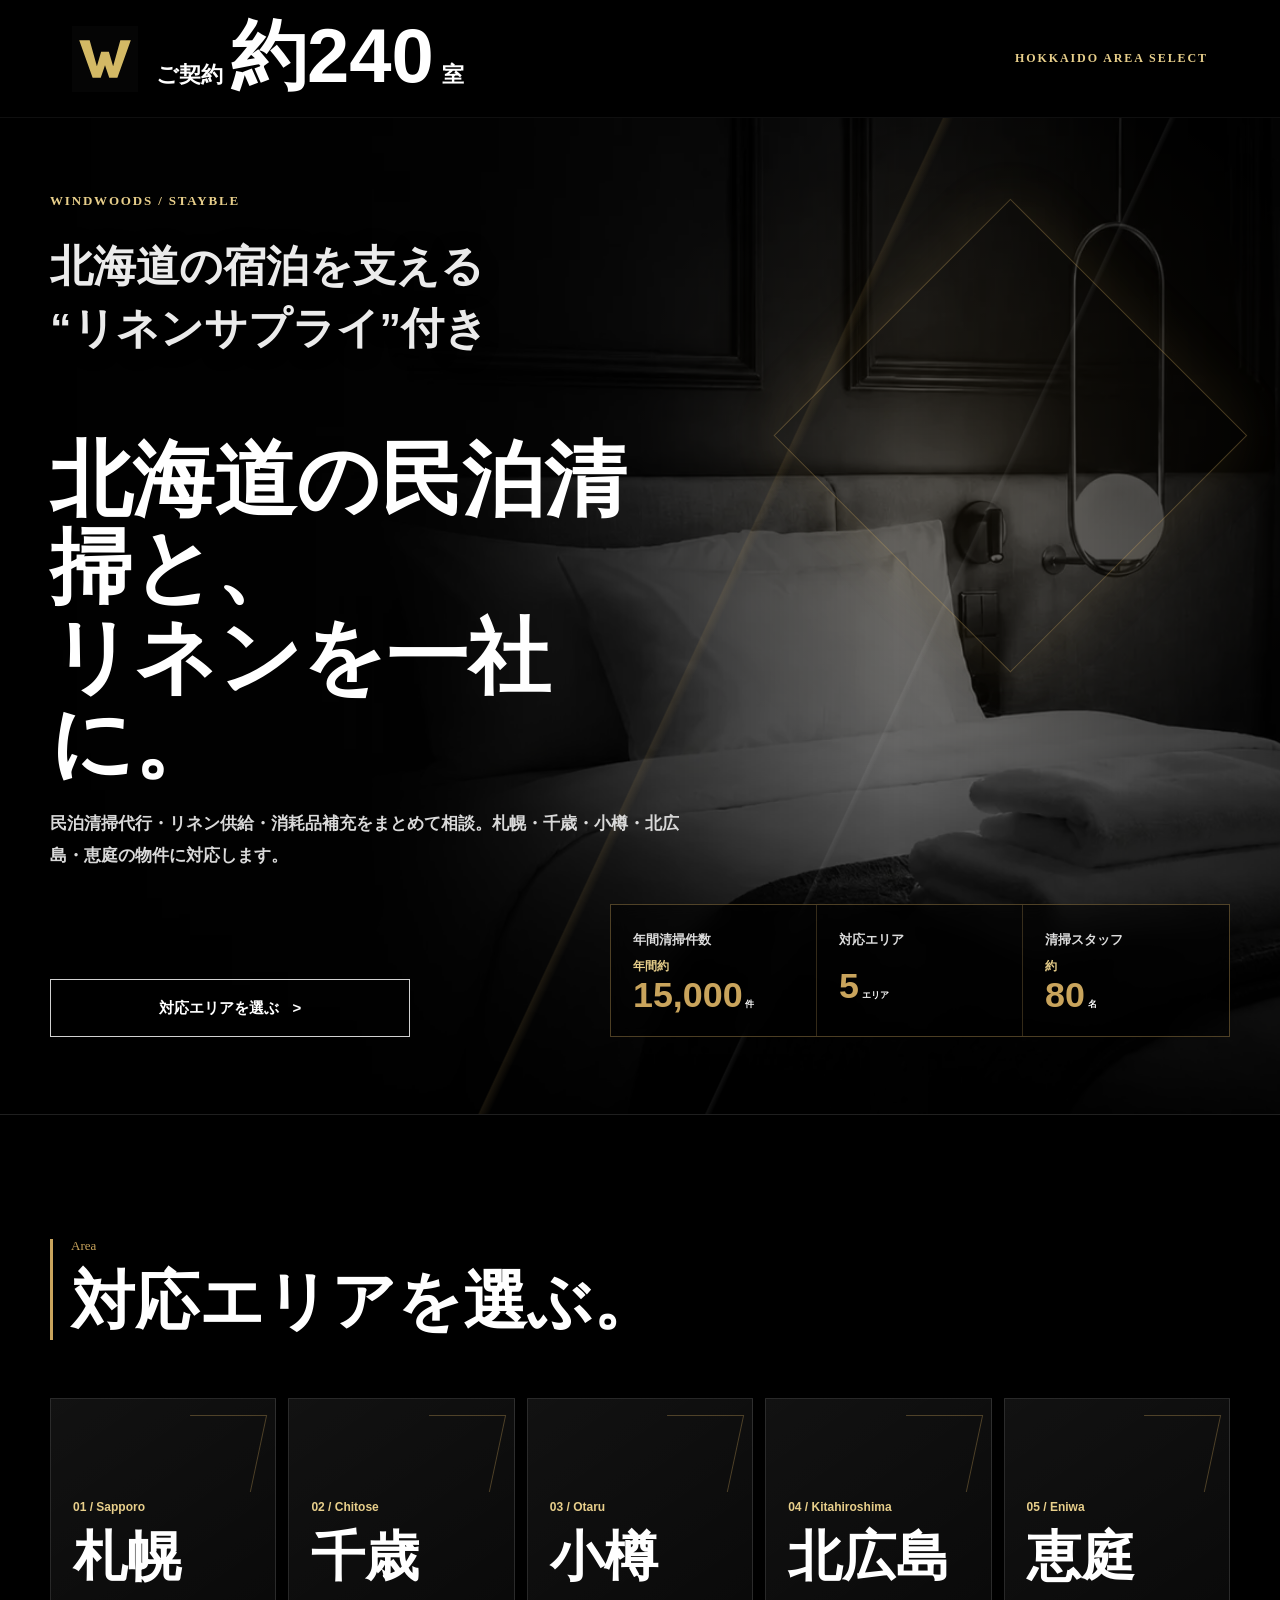
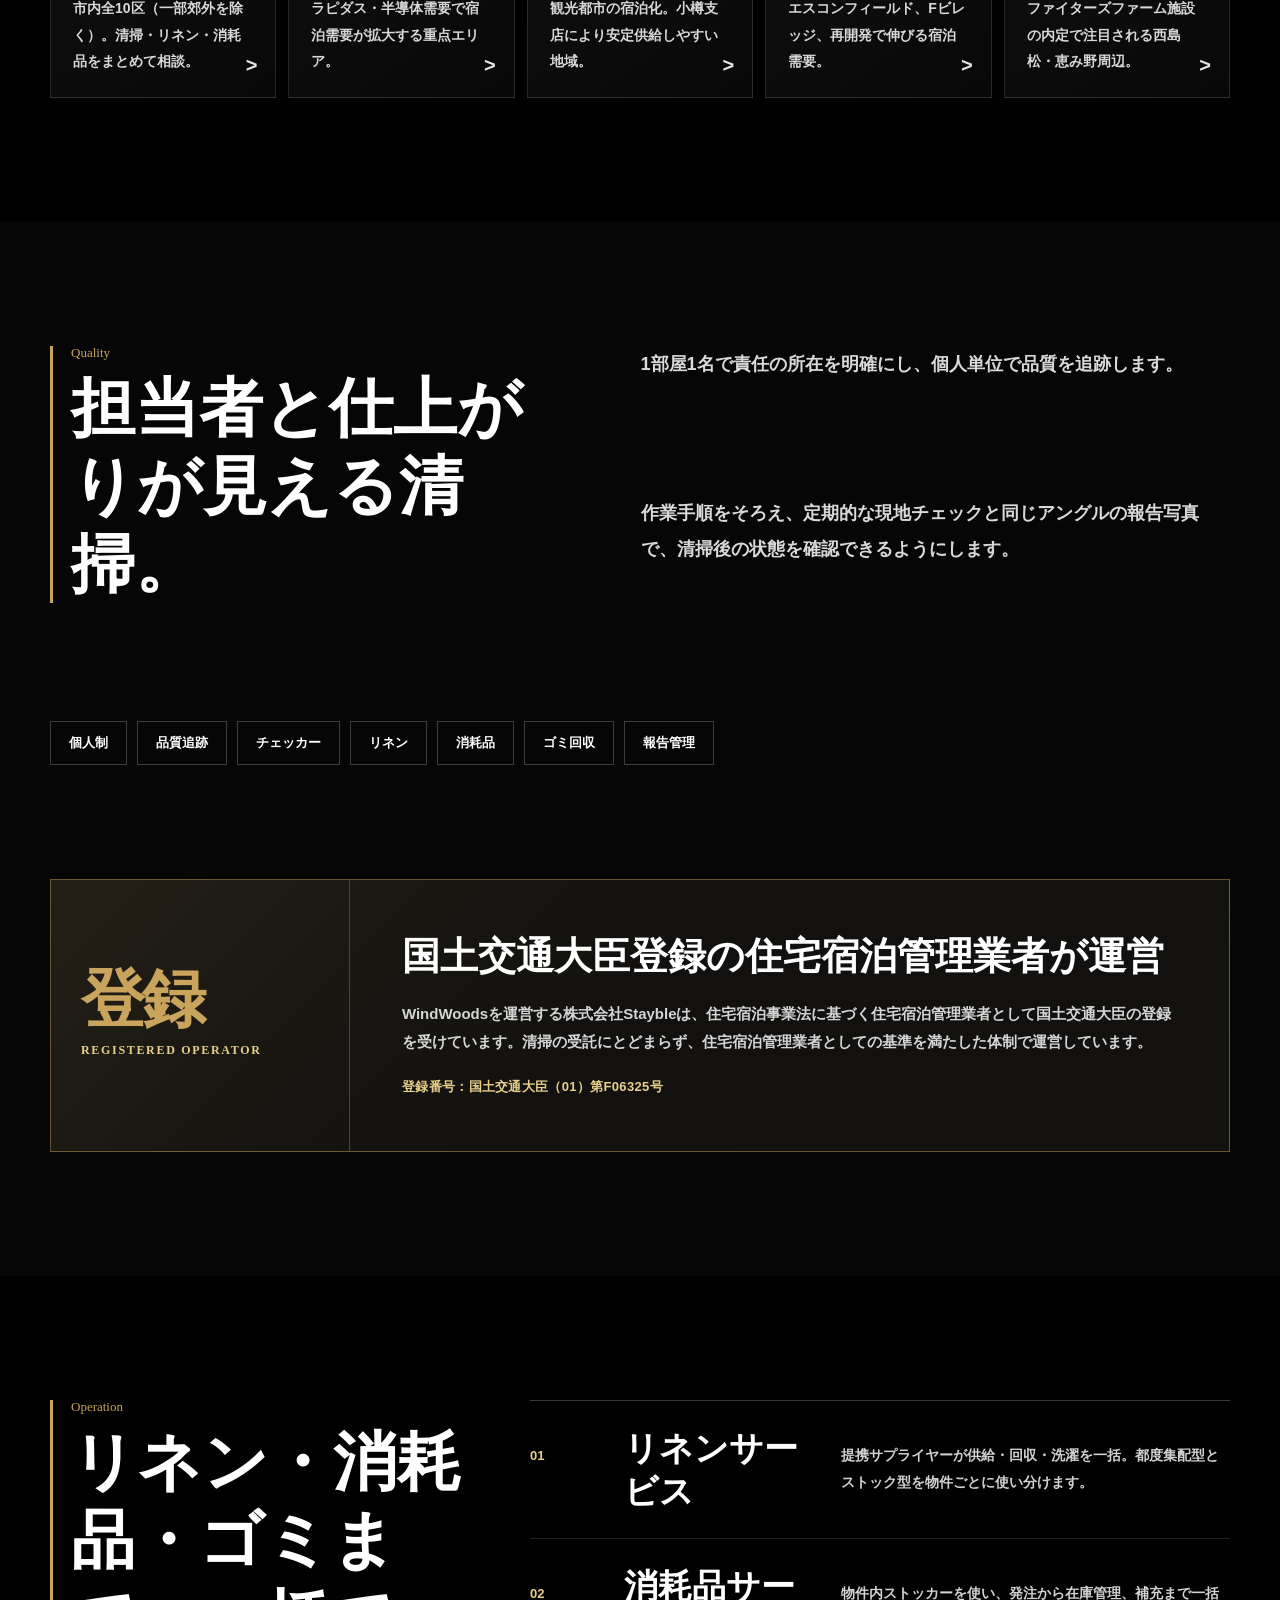
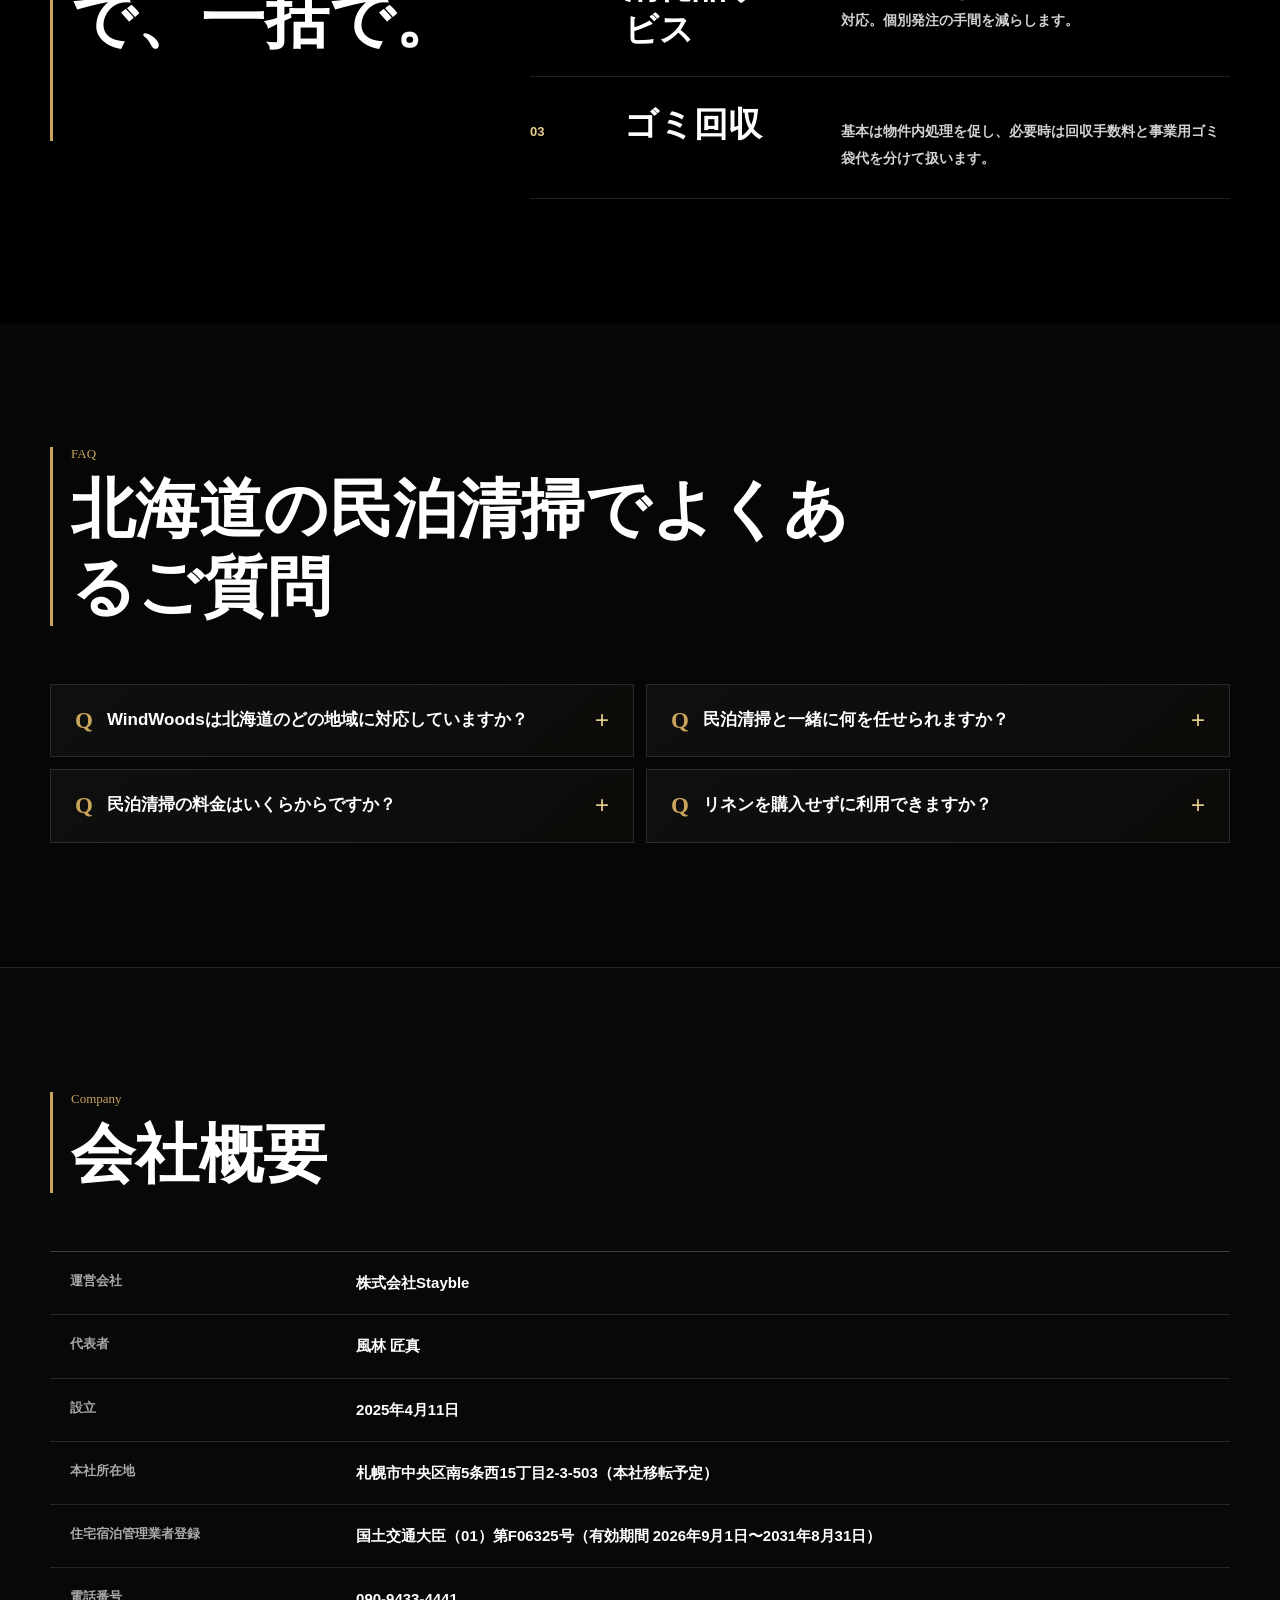
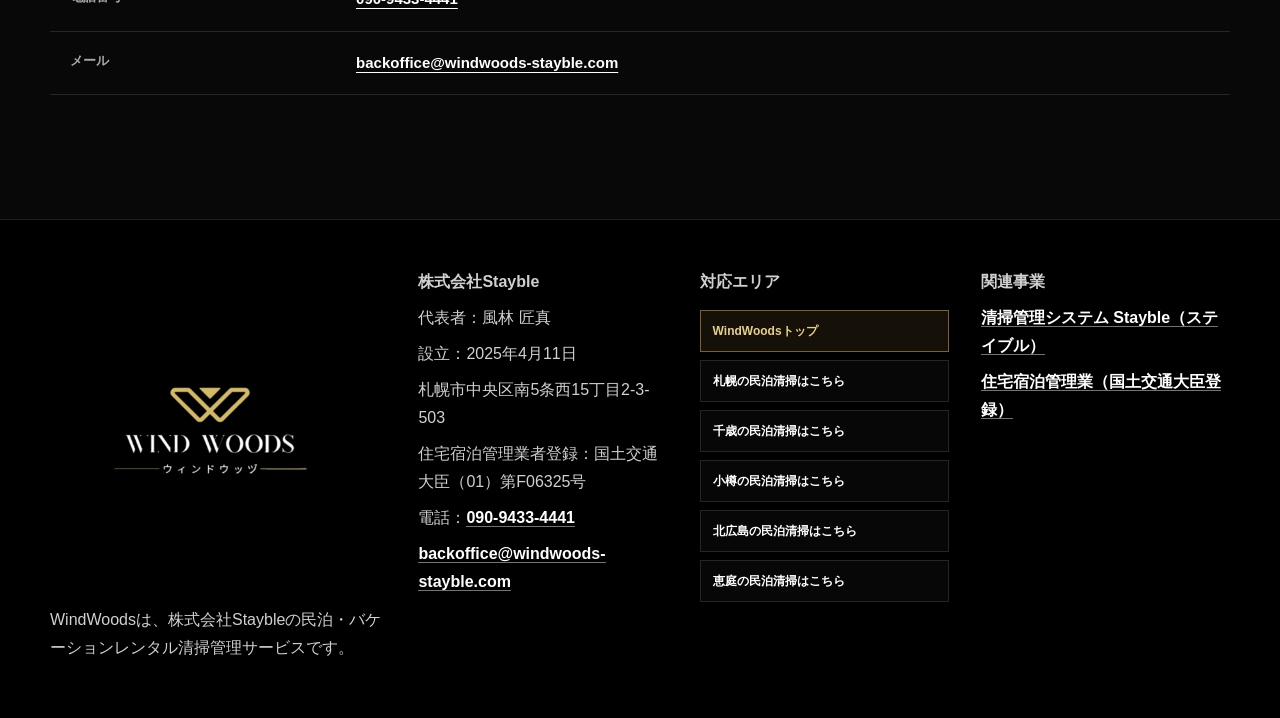
==== commit 25ee36ec: "Improve LP clarity and prepare funnel measurement" ====
--- a/index.html
+++ b/index.html
@@ -235,11 +235,11 @@
       <div class="section-inner home-split">
         <div class="section-heading">
           <p class="section-kicker">Quality</p>
-          <h2>品質は、構造で締める。</h2>
+          <h2>担当者と仕上がりが見える清掃。</h2>
         </div>
         <div class="home-strength-copy">
           <p>1部屋1名で責任の所在を明確にし、個人単位で品質を追跡します。</p>
-          <p>抜き打ちチェッカー、強大なマニュアル、定型化された報告写真により、清掃品質を見える状態で管理します。</p>
+          <p>作業手順をそろえ、定期的な現地チェックと同じアングルの報告写真で、清掃後の状態を確認できるようにします。</p>
         </div>
         <div class="home-strength-rail" role="group" aria-label="WindWoodsの強み">
           <span>個人制</span>
@@ -303,7 +303,7 @@
           <details class="faq-item"><summary>WindWoodsは北海道のどの地域に対応していますか？</summary><div class="faq-answer"><p>札幌市、千歳市、小樽市、北広島市、恵庭市に対応しています。地域ごとの対応地区や背景は、上の対応エリアから各ページをご確認ください。</p></div></details>
           <details class="faq-item"><summary>民泊清掃と一緒に何を任せられますか？</summary><div class="faq-answer"><p>客室清掃に加え、リネンサプライ、消耗品の発注・在庫管理・補充、ゴミ回収、定型写真による報告管理を一括で提供します。</p></div></details>
           <details class="faq-item"><summary>民泊清掃の料金はいくらからですか？</summary><div class="faq-answer"><p>基本料金は1Rが1回4,200円（税込）からです。間取り、ベッド数、最大収容人数、消耗品・リネン・ゴミ回収の利用条件で変わります。10名以上は要見積もりです。</p></div></details>
-          <details class="faq-item"><summary>リネンを購入・保管せずに利用できますか？</summary><div class="faq-answer"><p>はい。初期費用・固定費なしのリースで、物件に合わせて都度集配型とストック型を使い分けます。各地域ページの概算フォームでリネンサプライ利用時の目安を確認できます。</p></div></details>
+          <details class="faq-item"><summary>リネンを購入せずに利用できますか？</summary><div class="faq-answer"><p>リースで利用できます。提携サプライヤーが供給・回収・洗濯を担い、物件の収納条件などに合わせて都度集配型とストック型を提案します。ストック型は保管スペースが必要です。</p></div></details>
         </div>
       </div>
     </section>
@@ -376,5 +376,6 @@
       </div>
     </div>
   </footer>
+  <script src="/assets/analytics.js" defer></script>
 </body>
 </html>
--- a/assets/styles.css
+++ b/assets/styles.css
@@ -1297,6 +1297,12 @@
   background: #fff;
 }
 
+.timerex-panel a {
+  color: var(--gold-soft);
+  text-decoration: underline;
+  text-underline-offset: 3px;
+}
+
 .completion-panel strong {
   color: var(--gold-soft);
 }
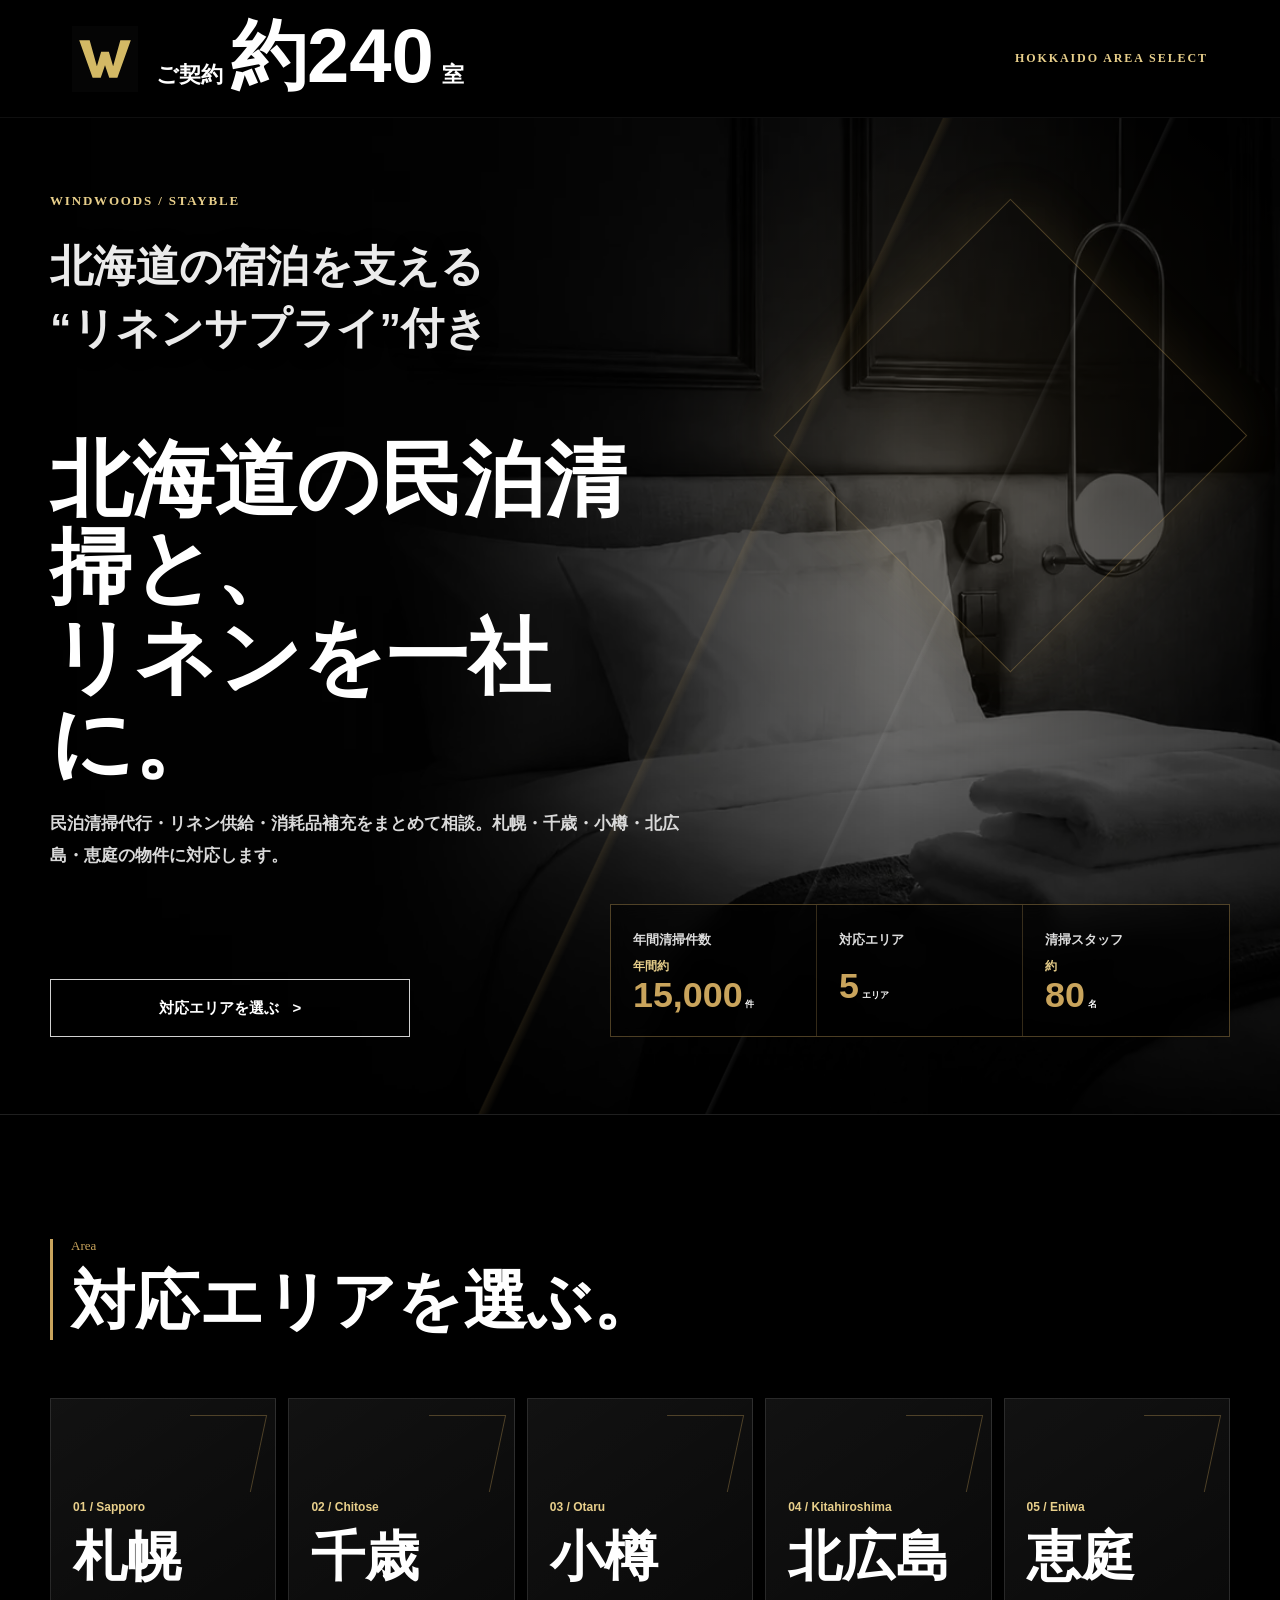
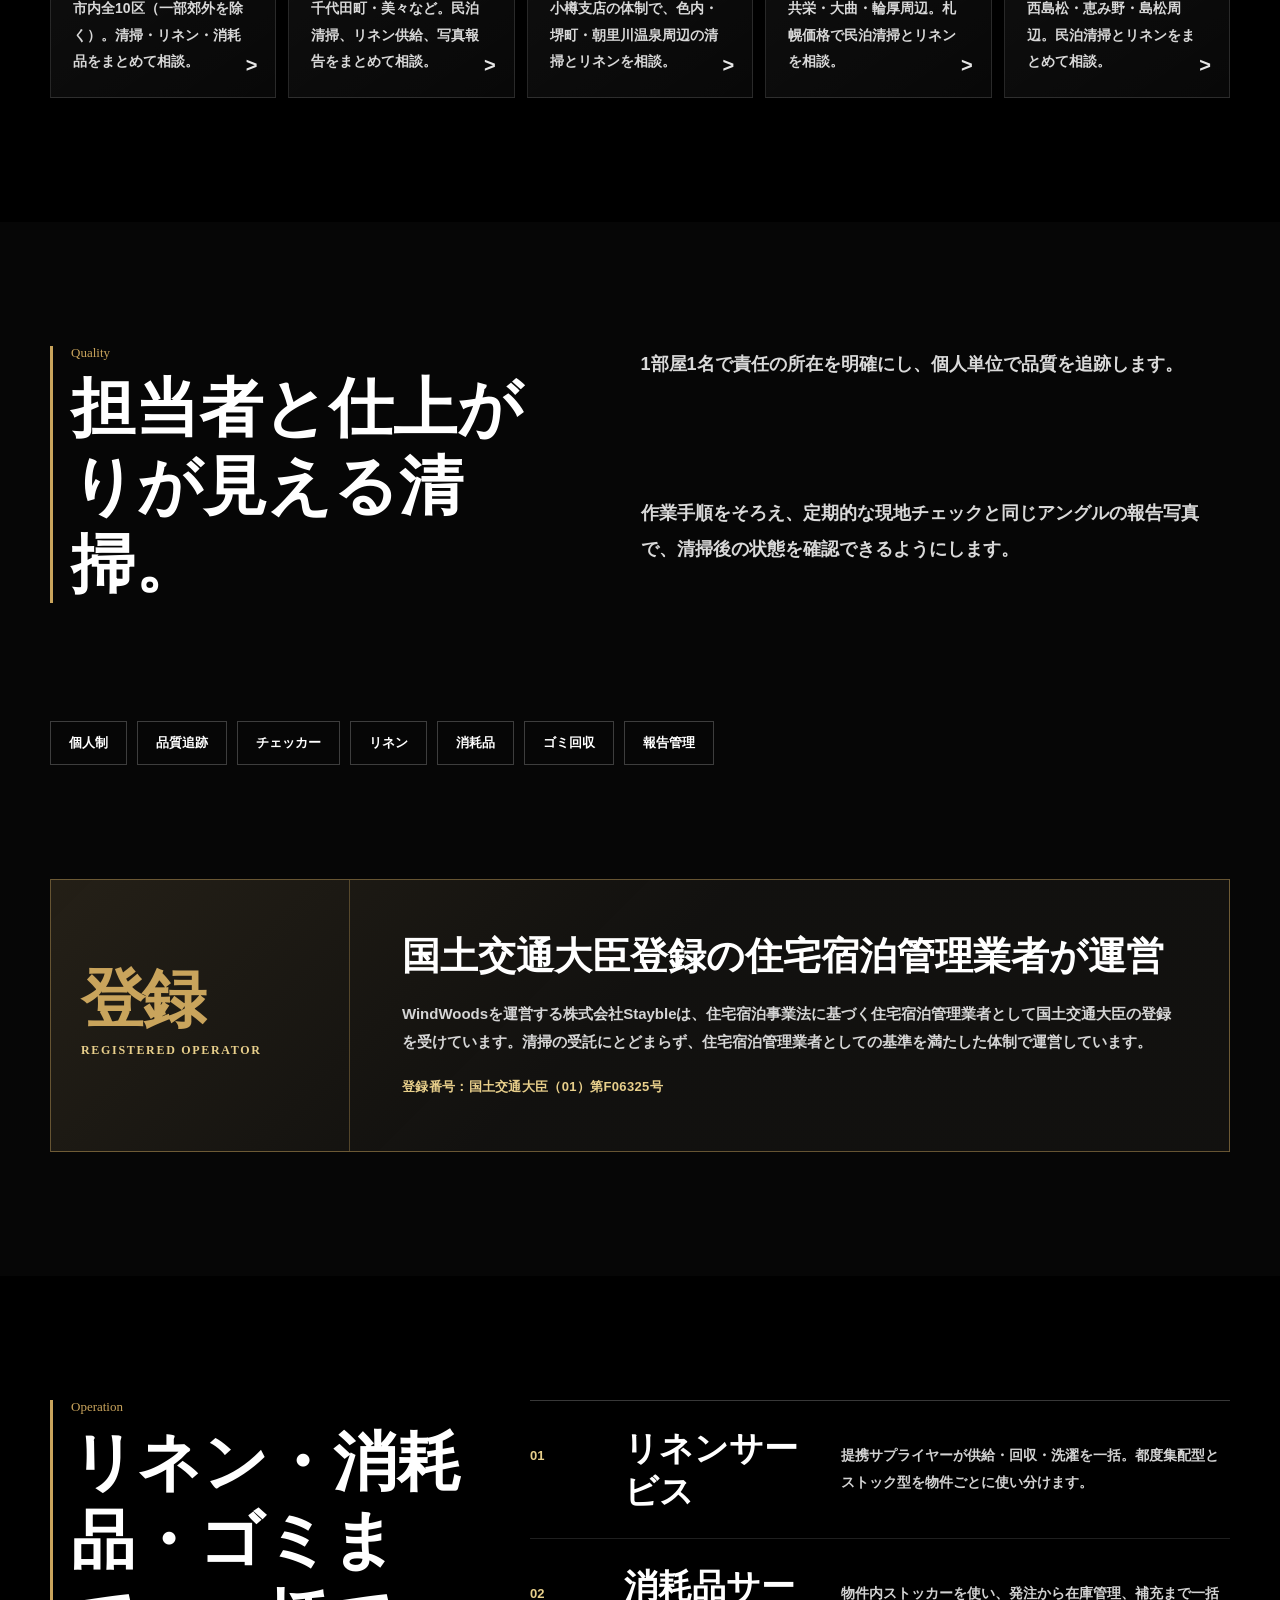
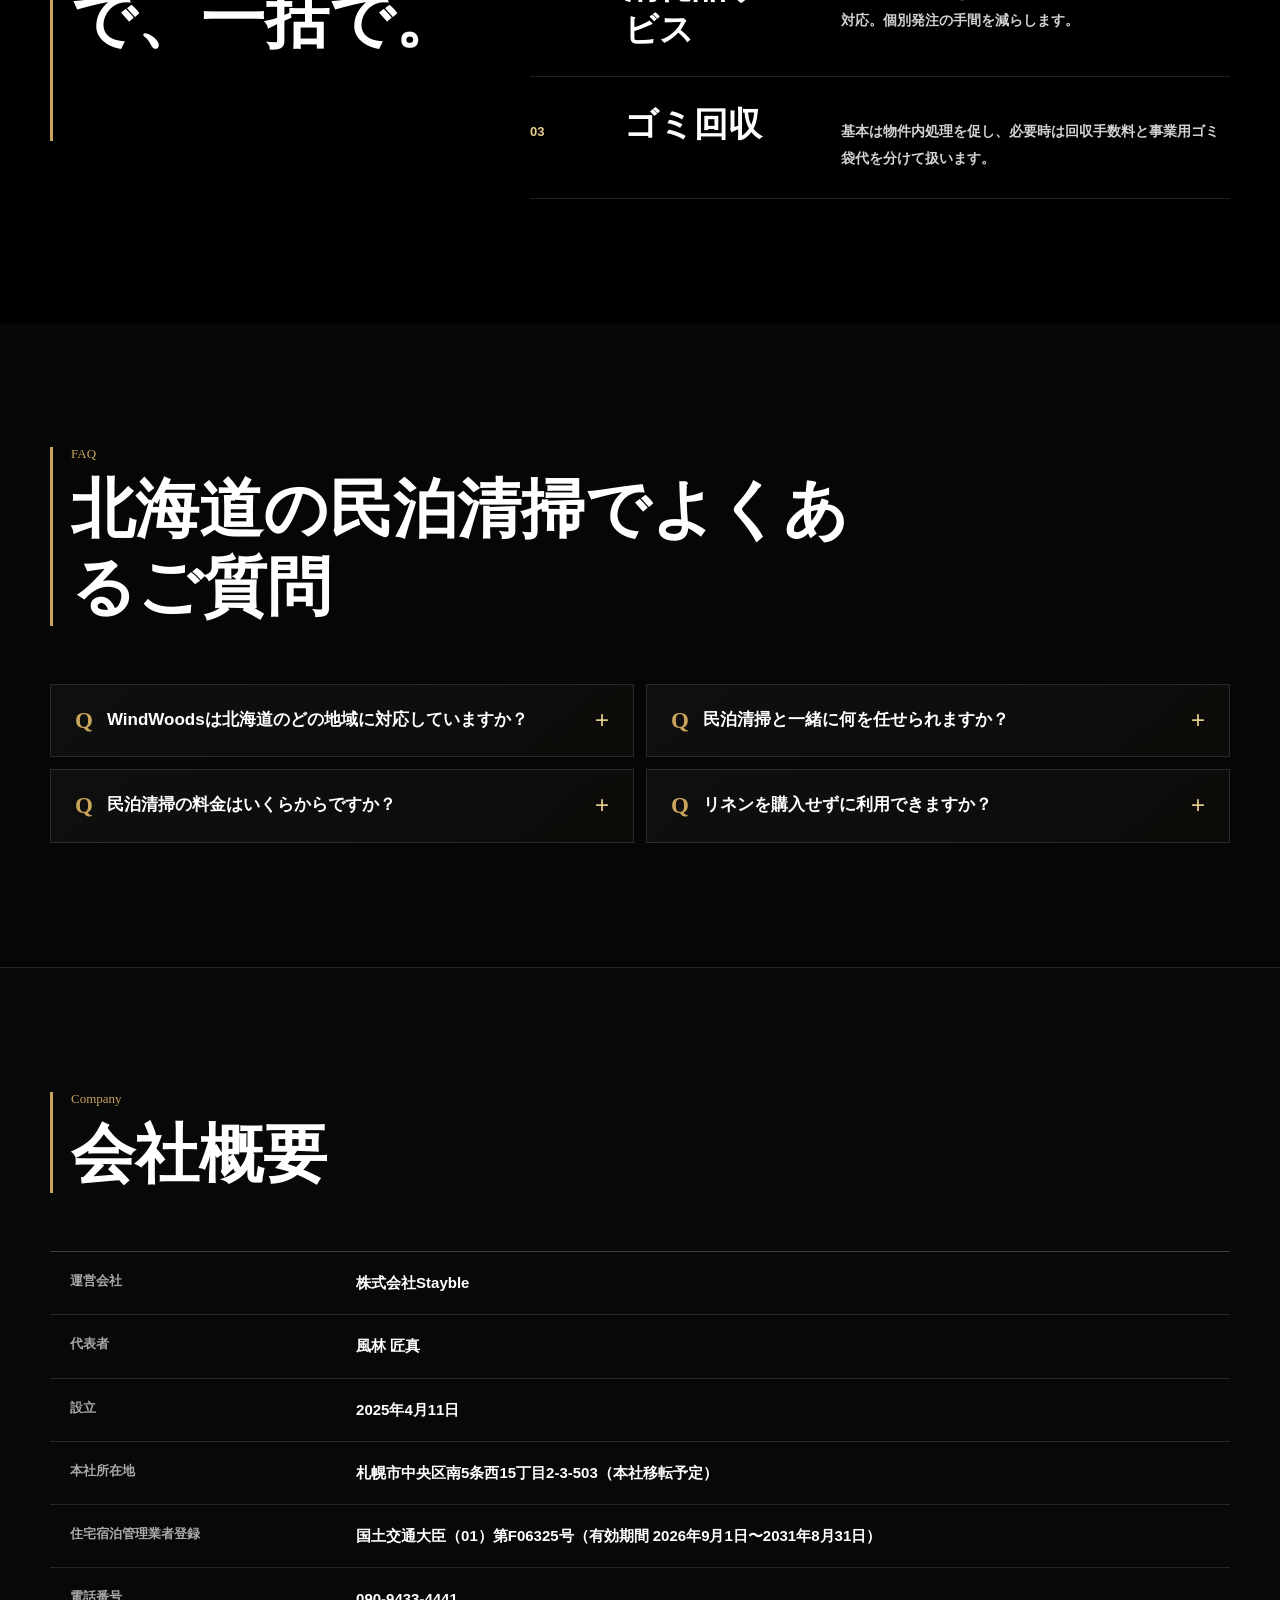
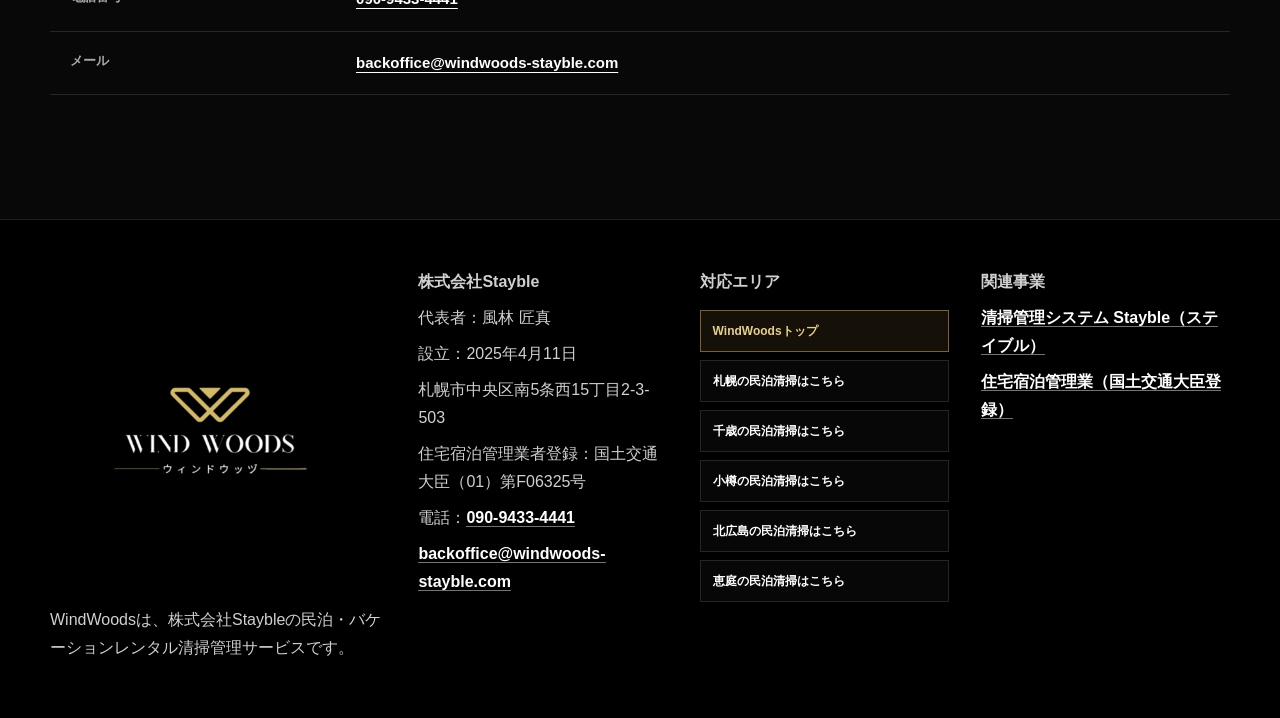
==== commit c5a8907d: "Clarify regional service links on homepage" ====
--- a/index.html
+++ b/index.html
@@ -210,22 +210,22 @@
           <a class="home-area-item" href="/chitose/">
             <span>02 / Chitose</span>
             <strong>千歳</strong>
-            <p>ラピダス・半導体需要で宿泊需要が拡大する重点エリア。</p>
+            <p>千代田町・美々など。民泊清掃、リネン供給、写真報告をまとめて相談。</p>
           </a>
           <a class="home-area-item" href="/otaru/">
             <span>03 / Otaru</span>
             <strong>小樽</strong>
-            <p>観光都市の宿泊化。小樽支店により安定供給しやすい地域。</p>
+            <p>小樽支店の体制で、色内・堺町・朝里川温泉周辺の清掃とリネンを相談。</p>
           </a>
           <a class="home-area-item" href="/kitahiroshima/">
             <span>04 / Kitahiroshima</span>
             <strong>北広島</strong>
-            <p>エスコンフィールド、Fビレッジ、再開発で伸びる宿泊需要。</p>
+            <p>共栄・大曲・輪厚周辺。札幌価格で民泊清掃とリネンを相談。</p>
           </a>
           <a class="home-area-item" href="/eniwa/">
             <span>05 / Eniwa</span>
             <strong>恵庭</strong>
-            <p>ファイターズファーム施設の内定で注目される西島松・恵み野周辺。</p>
+            <p>西島松・恵み野・島松周辺。民泊清掃とリネンをまとめて相談。</p>
           </a>
         </nav>
       </div>
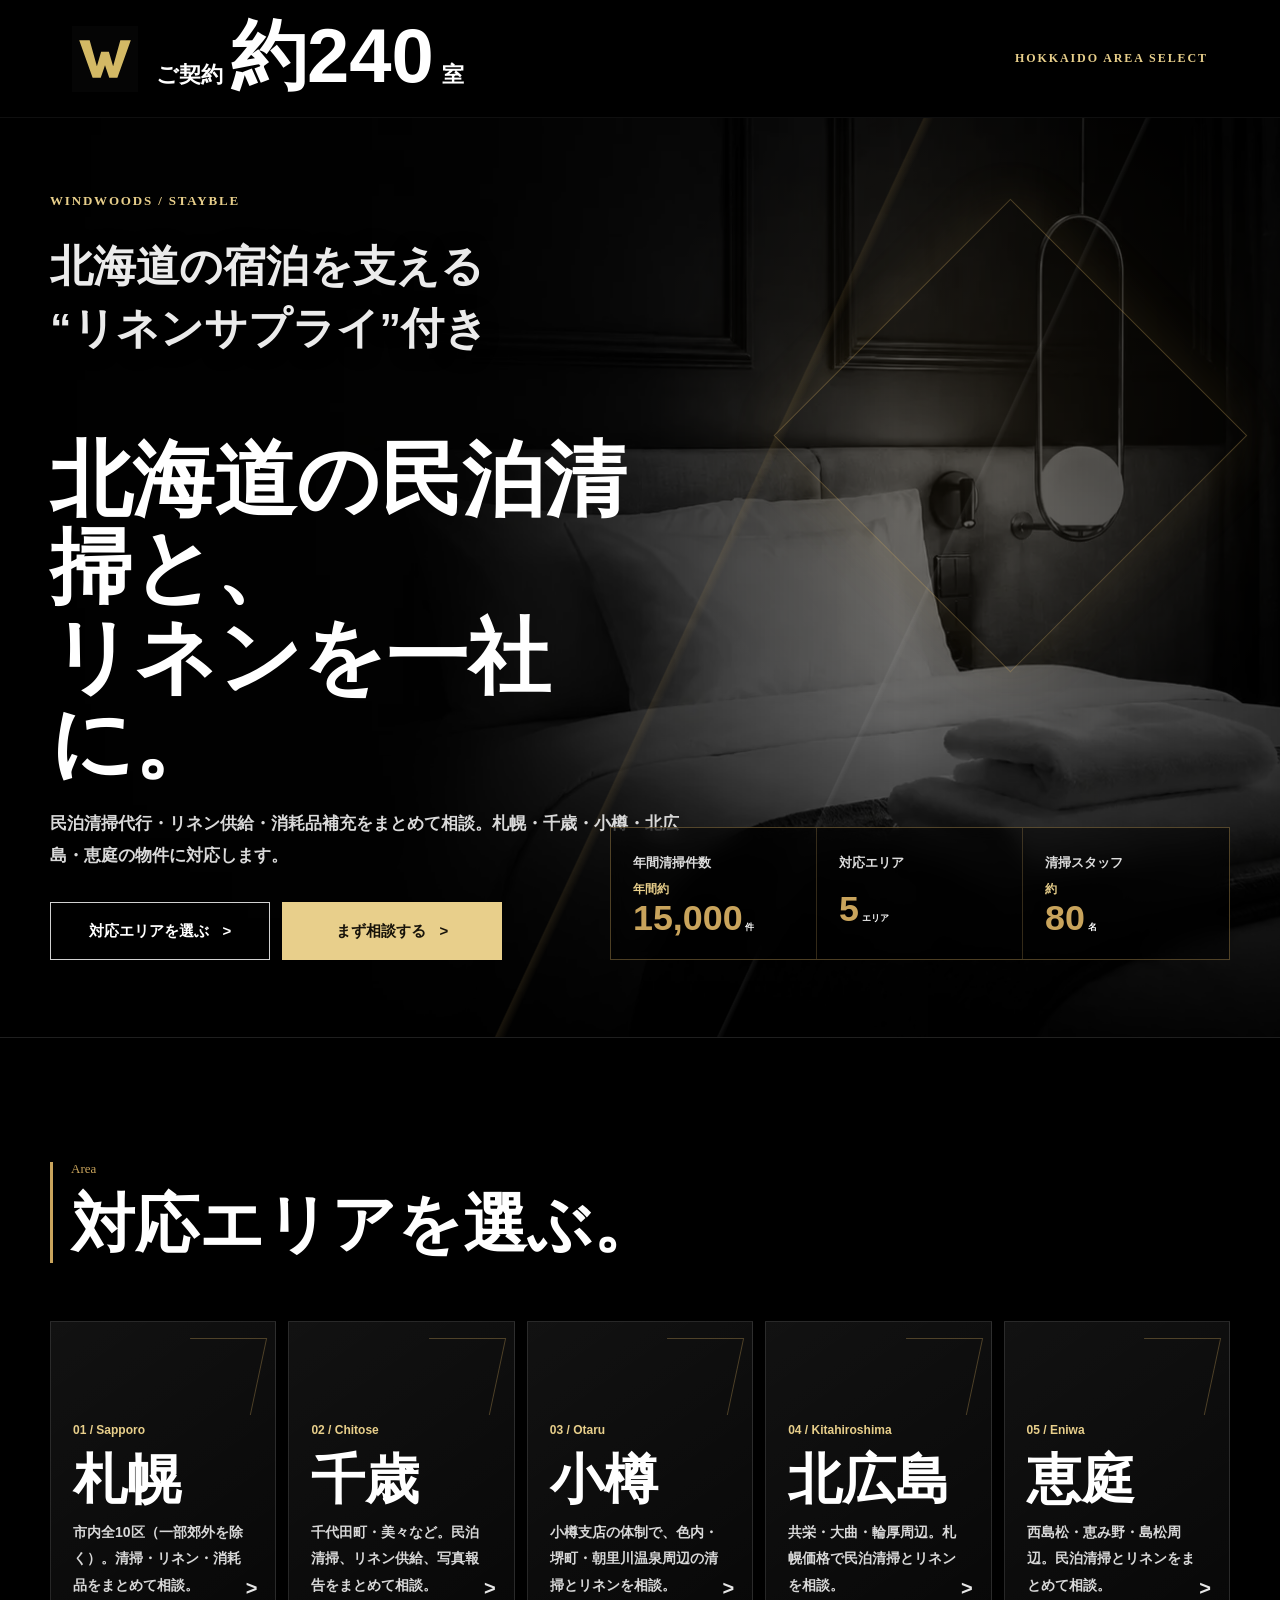
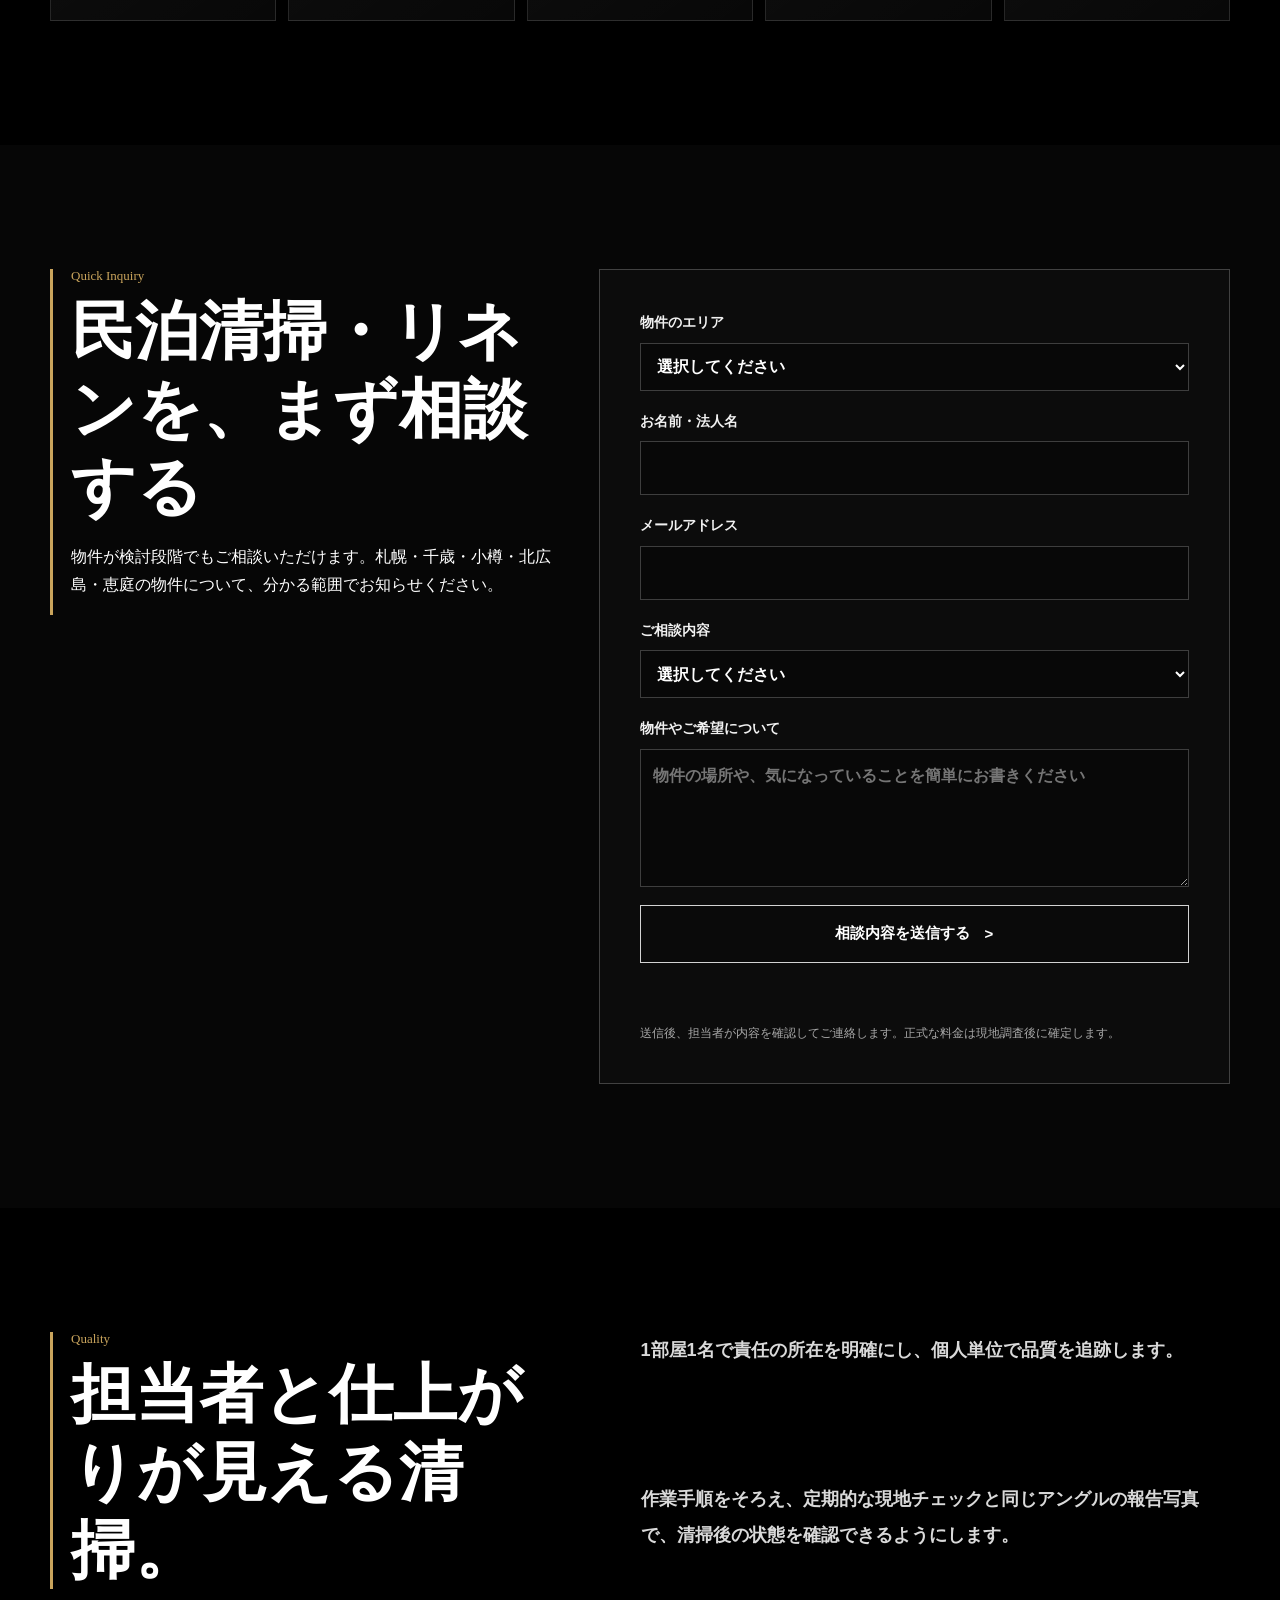
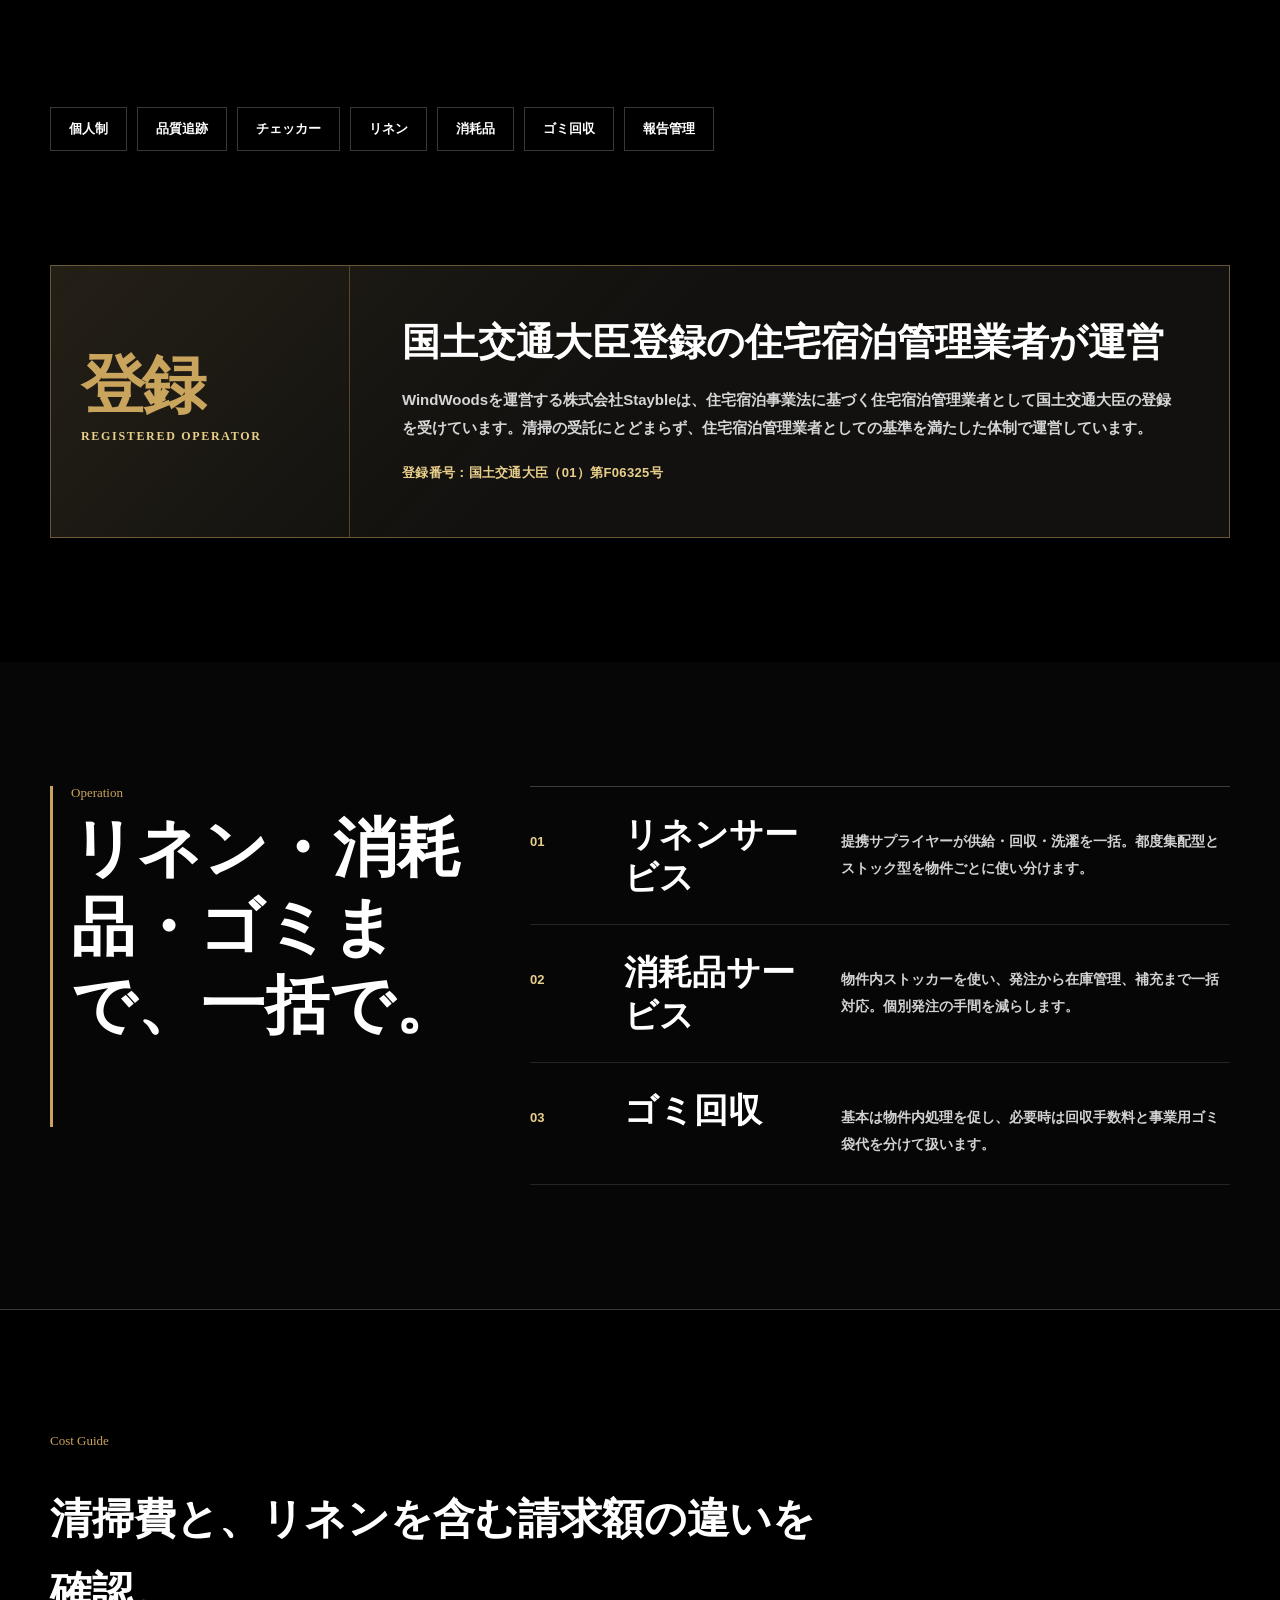
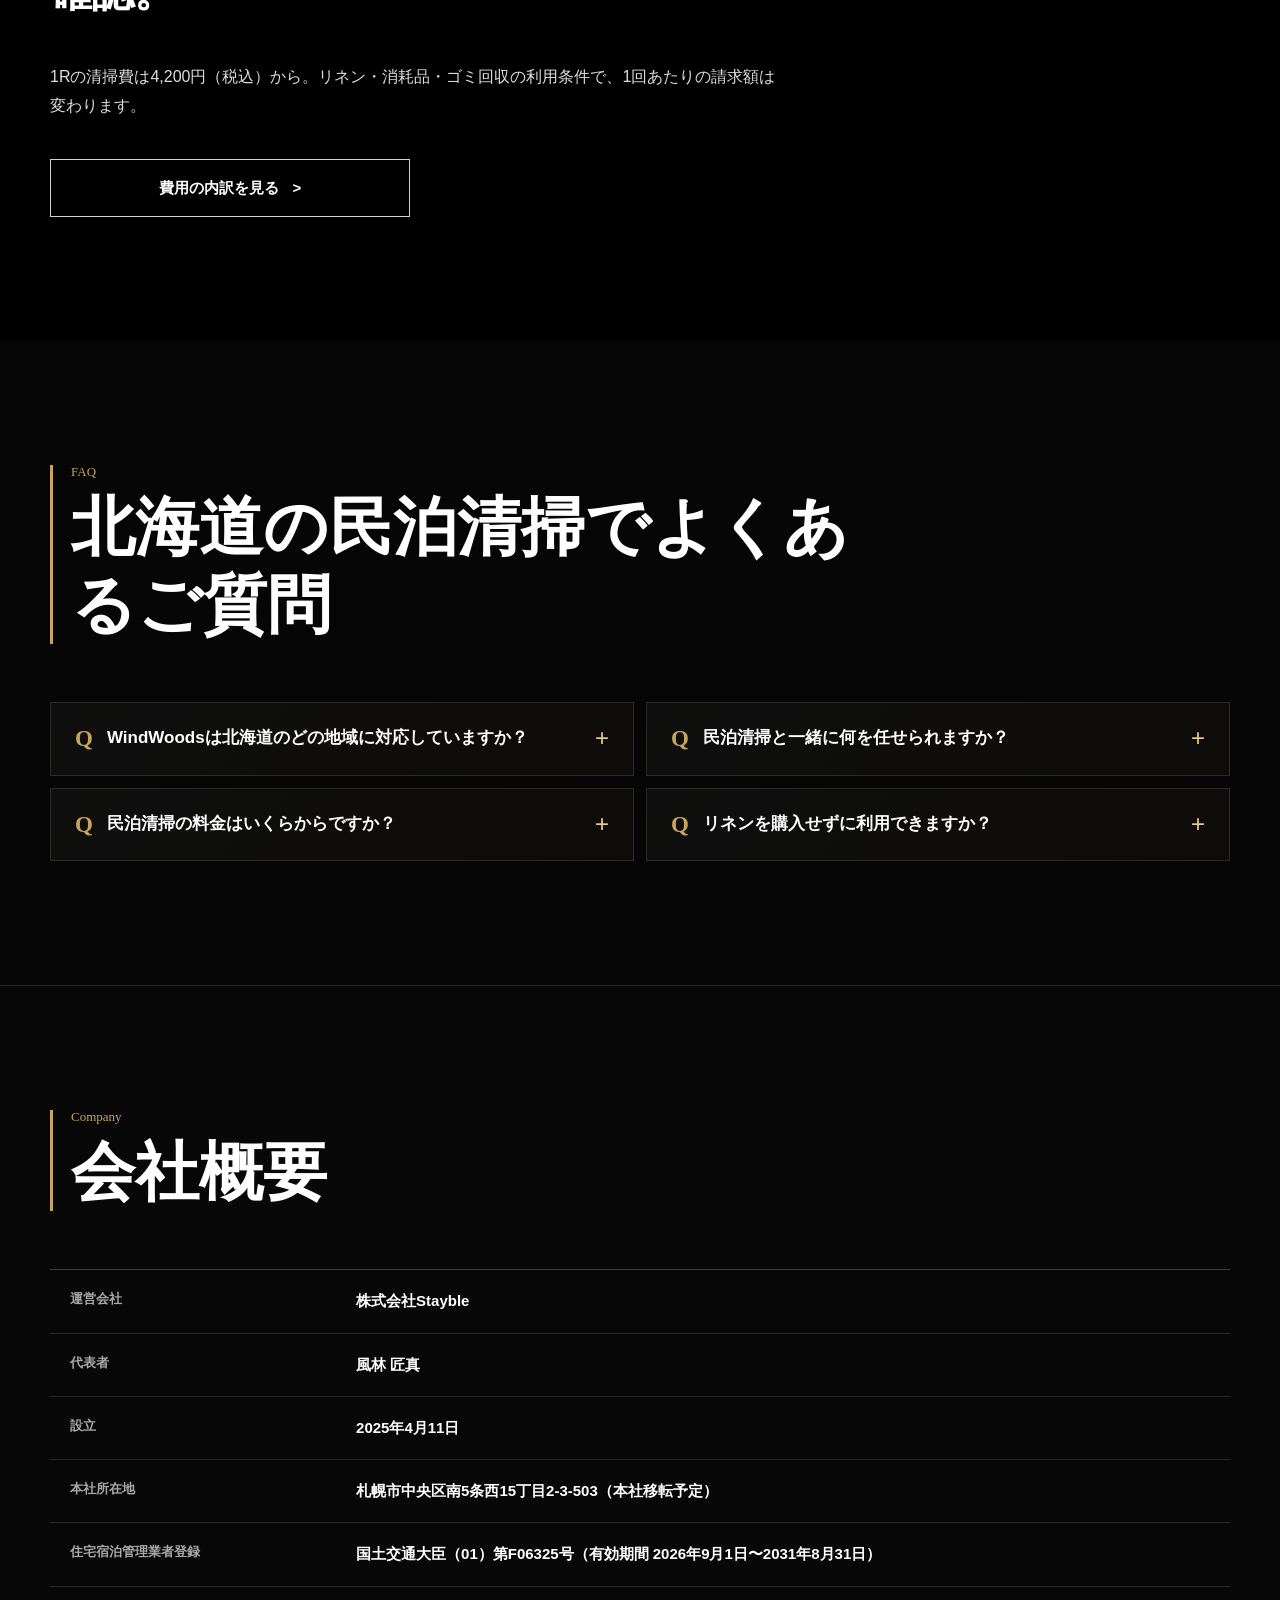
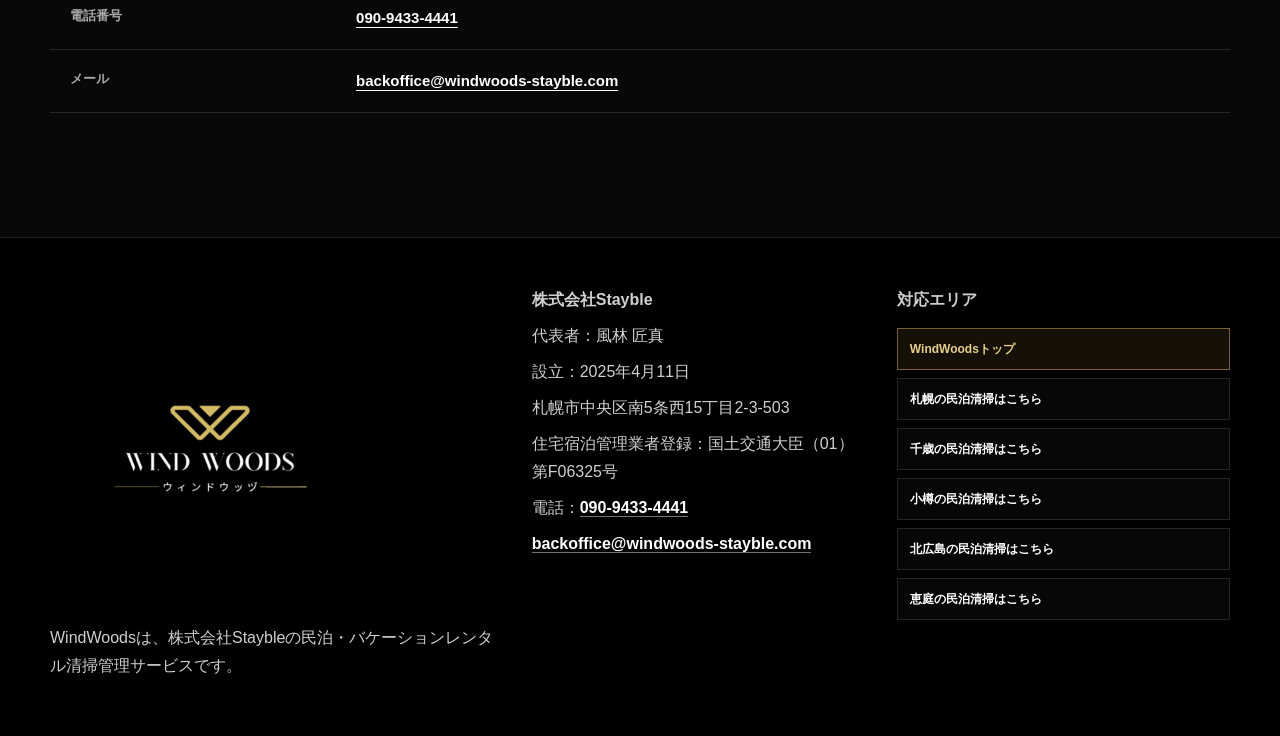
==== commit f8216dd7: "Add direct inquiry and pricing guide for organic conversion" ====
--- a/index.html
+++ b/index.html
@@ -126,7 +126,7 @@
         "isPartOf": { "@id": "https://windwoods-stayble.com/#website" },
         "about": { "@id": "https://windwoods-stayble.com/#service" },
         "primaryImageOfPage": { "@type": "ImageObject", "url": "https://windwoods-stayble.com/assets/og/home.png", "width": 1200, "height": 630 },
-        "dateModified": "2026-09-01",
+        "dateModified": "2026-10-03",
         "inLanguage": "ja-JP"
       },
       {
@@ -176,7 +176,10 @@
           <p class="hero-small">北海道の宿泊を支える<br>“リネンサプライ”付き</p>
           <h1><span>北海道の民泊清掃と、</span><span>リネンを一社に。</span></h1>
           <p class="home-hero-lead">民泊清掃代行・リネン供給・消耗品補充をまとめて相談。札幌・千歳・小樽・北広島・恵庭の物件に対応します。</p>
-          <a class="button" href="#areas">対応エリアを選ぶ</a>
+          <div class="home-hero-actions">
+            <a class="button" href="#areas">対応エリアを選ぶ</a>
+            <a class="button home-hero-contact" href="#quick-contact">まず相談する</a>
+          </div>
         </div>
         <dl class="home-hero-stats">
           <div>
@@ -231,6 +234,43 @@
       </div>
     </section>
 
+    <section class="section quick-contact" id="quick-contact">
+      <div class="section-inner quick-contact-grid">
+        <div class="section-heading">
+          <p class="section-kicker">Quick Inquiry</p>
+          <h2>民泊清掃・リネンを、まず相談する</h2>
+          <p>物件が検討段階でもご相談いただけます。札幌・千歳・小樽・北広島・恵庭の物件について、分かる範囲でお知らせください。</p>
+        </div>
+        <form class="quick-contact-form" data-quick-contact action="https://api.web3forms.com/submit" method="POST">
+          <input type="hidden" name="access_key" value="756ca37e-0bf3-48c5-b653-3624c899dbe1">
+          <input type="hidden" name="subject" value="【WindWoods】トップページからの初回相談">
+          <input type="hidden" name="from_name" value="WindWoods トップページ">
+          <input type="hidden" name="form_type" value="初回相談">
+          <input type="checkbox" name="botcheck" class="sr-only" tabindex="-1" aria-hidden="true">
+          <label>物件のエリア
+            <select name="area" required>
+              <option value="" selected disabled>選択してください</option>
+              <option>札幌</option><option>千歳</option><option>小樽</option><option>北広島</option><option>恵庭</option>
+              <option>上記の複数エリア・検討中</option>
+            </select>
+          </label>
+          <label>お名前・法人名<input name="name" autocomplete="name" required></label>
+          <label>メールアドレス<input name="email" type="email" autocomplete="email" required></label>
+          <label>ご相談内容
+            <select name="interest" required>
+              <option value="" selected disabled>選択してください</option>
+              <option>清掃・リネンをまとめて相談</option><option>清掃代行について相談</option>
+              <option>リネン供給について相談</option><option>料金・対応エリアを相談</option>
+            </select>
+          </label>
+          <label>物件やご希望について<textarea name="message" rows="4" placeholder="物件の場所や、気になっていることを簡単にお書きください" required></textarea></label>
+          <button class="button" type="submit">相談内容を送信する</button>
+          <p class="quick-contact-status" data-quick-contact-status role="status" aria-live="polite"></p>
+          <p class="quick-contact-note">送信後、担当者が内容を確認してご連絡します。正式な料金は現地調査後に確定します。</p>
+        </form>
+      </div>
+    </section>
+
     <section class="section home-strength" id="strength">
       <div class="section-inner home-split">
         <div class="section-heading">
@@ -290,6 +330,15 @@
             <span>基本は物件内処理を促し、必要時は回収手数料と事業用ゴミ袋代を分けて扱います。</span>
           </div>
         </div>
+      </div>
+    </section>
+
+    <section class="section home-guide">
+      <div class="section-inner">
+        <p class="section-kicker">Cost Guide</p>
+        <h2>清掃費と、リネンを含む請求額の違いを確認。</h2>
+        <p>1Rの清掃費は4,200円（税込）から。リネン・消耗品・ゴミ回収の利用条件で、1回あたりの請求額は変わります。</p>
+        <a class="button" href="/guide/cleaning-linen-cost/">費用の内訳を見る</a>
       </div>
     </section>
 
@@ -369,13 +418,9 @@
           <a href="/eniwa/">恵庭の民泊清掃はこちら</a>
         </nav>
       </div>
-      <div>
-        <p><strong>関連事業</strong></p>
-        <p><a href="https://www.stayble.jp" target="_blank" rel="noopener">清掃管理システム Stayble（ステイブル）</a></p>
-        <p><a href="https://minpaku.stayble.jp" target="_blank" rel="noopener">住宅宿泊管理業（国土交通大臣登録）</a></p>
-      </div>
     </div>
   </footer>
   <script src="/assets/analytics.js" defer></script>
+  <script src="/assets/quick-inquiry.js" defer></script>
 </body>
 </html>
--- a/assets/styles.css
+++ b/assets/styles.css
@@ -379,6 +379,12 @@
 .quick-contact-form .button:disabled { opacity: 0.65; cursor: wait; }
 .quick-contact-status { min-height: 1.5em; margin: 0; color: var(--gold-soft); font-weight: 800; }
 .quick-contact-note { margin: 0; color: var(--muted); font-size: 12px; line-height: 1.7; }
+.guide-link { margin: 22px 0 0; color: var(--gold-soft); font-weight: 800; }
+.guide-link a { color: inherit; text-decoration-thickness: 1px; text-underline-offset: 4px; }
+.home-guide { border-top: 1px solid var(--line); background: #111; }
+.home-guide h2 { max-width: 780px; font-size: clamp(26px, 3.5vw, 42px); }
+.home-guide p:not(.section-kicker) { max-width: 730px; color: #ddd; line-height: 1.8; }
+.home-guide .button { margin-top: 22px; }
 
 @media (min-width: 980px) {
   .quick-contact-grid { grid-template-columns: 0.9fr 1.1fr; }
@@ -1662,6 +1668,23 @@
   line-height: 1.9;
 }
 
+.home-hero-actions {
+  display: flex;
+  flex-wrap: wrap;
+  gap: 12px;
+}
+
+.home-hero-actions .button {
+  min-width: 220px;
+  margin-top: 0;
+}
+
+.home-hero-contact {
+  border-color: var(--gold-soft);
+  background: var(--gold-soft);
+  color: #17130a;
+}
+
 .home-hero-stats {
   display: grid;
   grid-template-columns: repeat(3, minmax(0, 1fr));
@@ -1909,7 +1932,7 @@
   }
 
   .footer-grid {
-    grid-template-columns: 1.35fr 1fr 1fr 1fr;
+    grid-template-columns: 1.35fr 1fr 1fr;
   }
 
   .home-hero-inner {
@@ -2653,6 +2676,11 @@
     width: 100%;
   }
 
+  .home-hero-actions {
+    display: grid;
+    gap: 10px;
+  }
+
   .home-hero-stats {
     grid-template-columns: 1fr;
     width: 100%;
